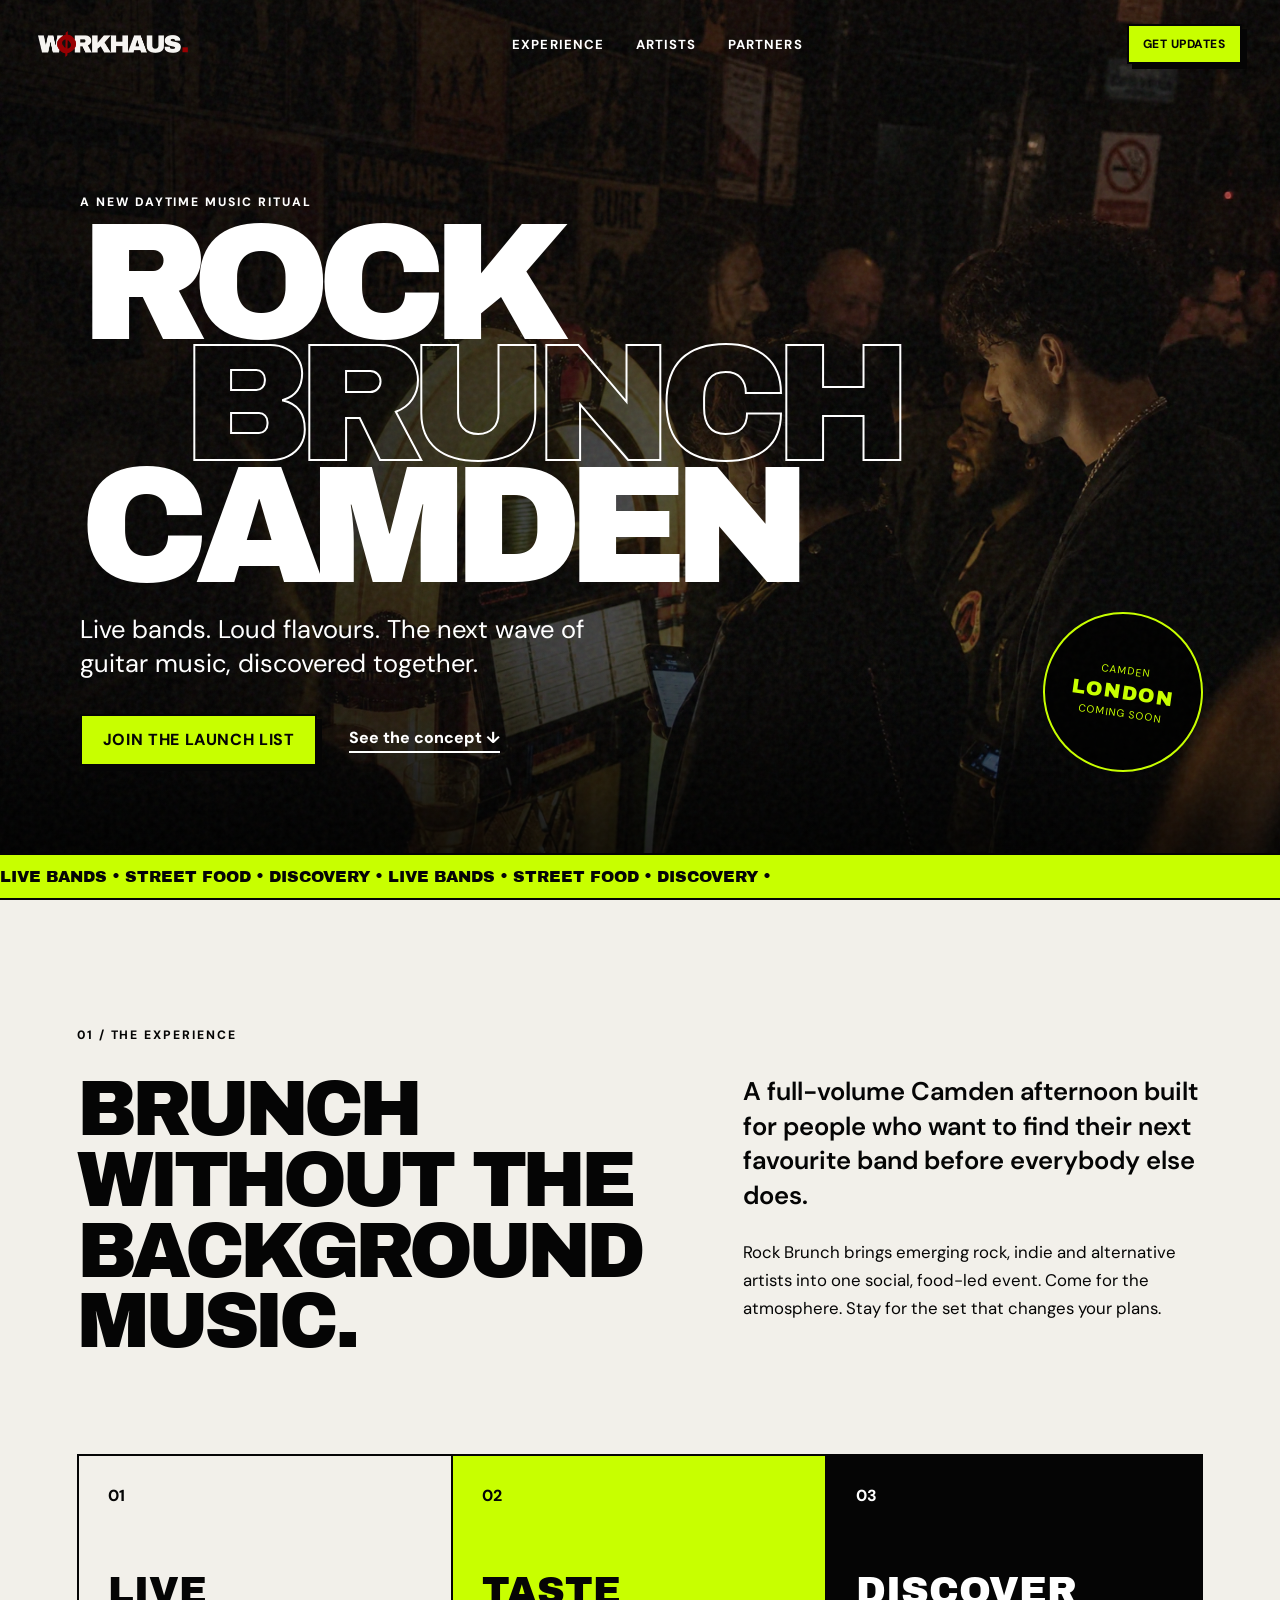
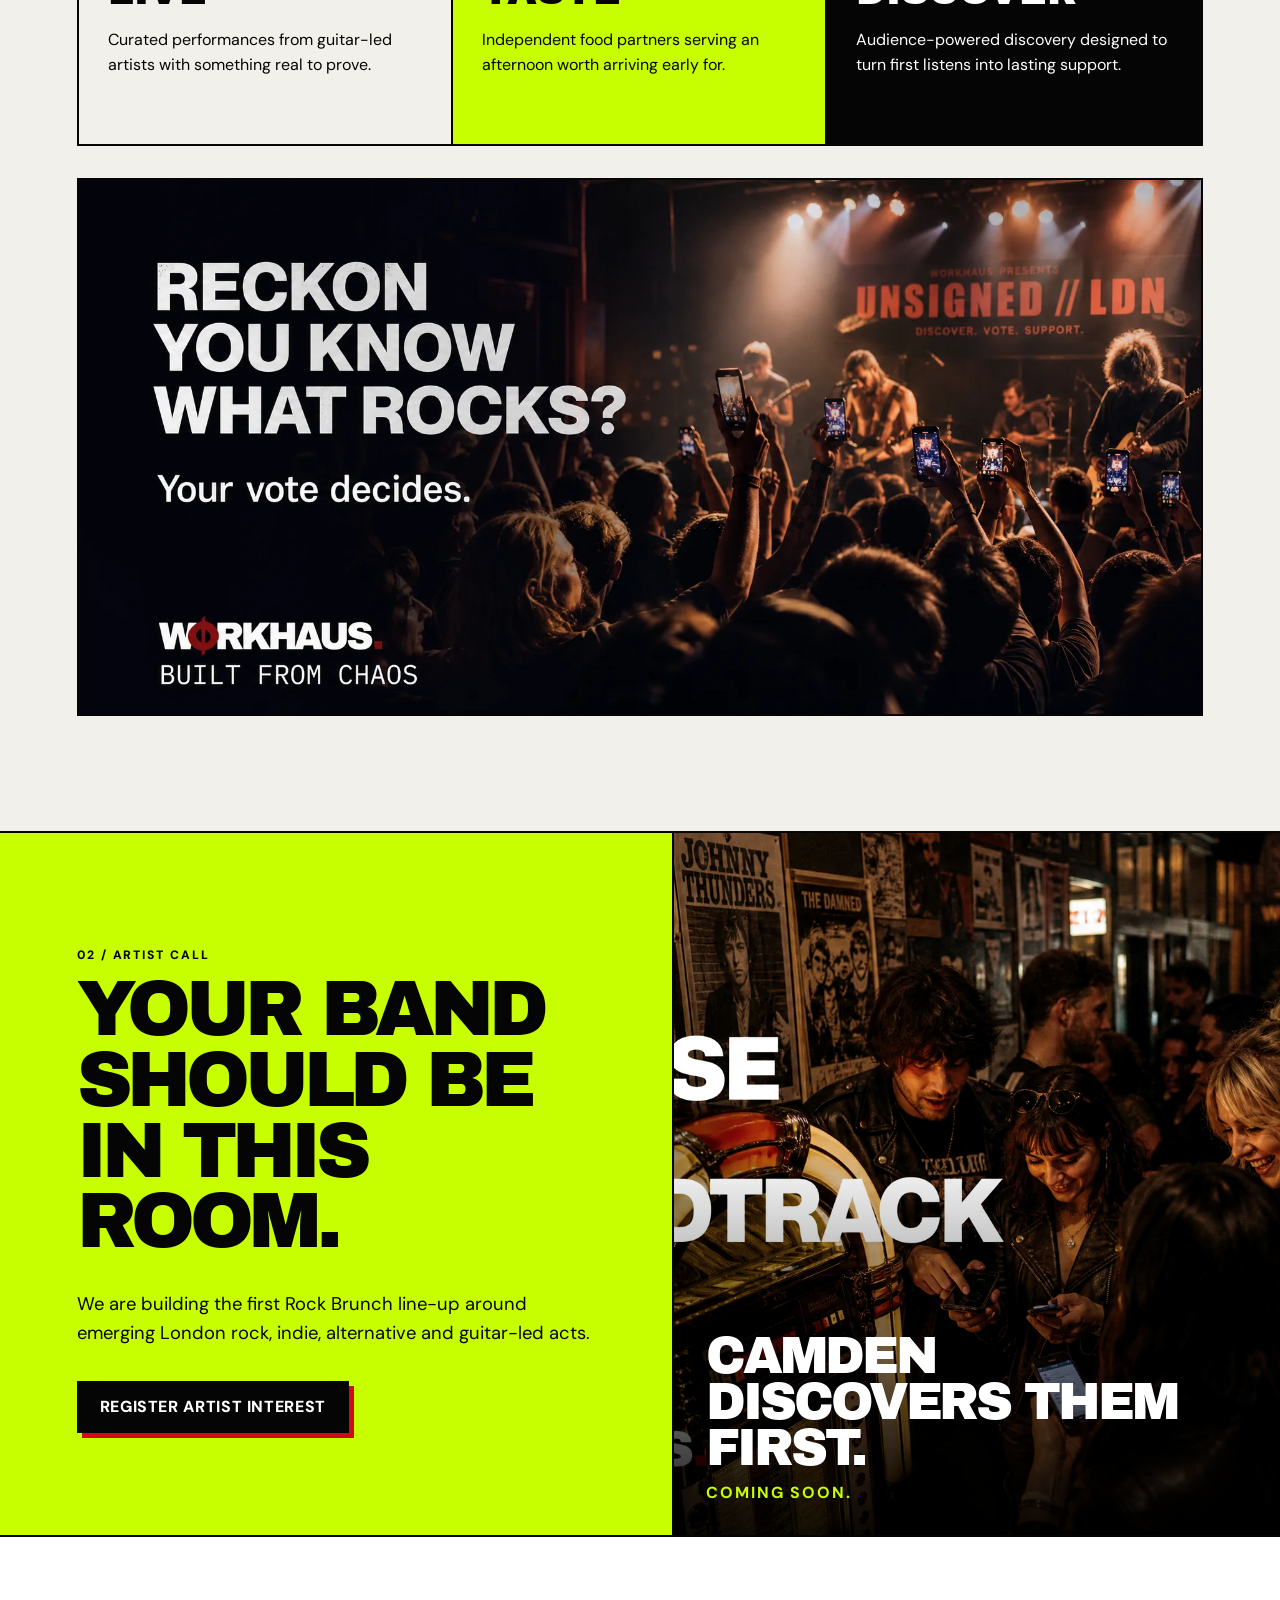
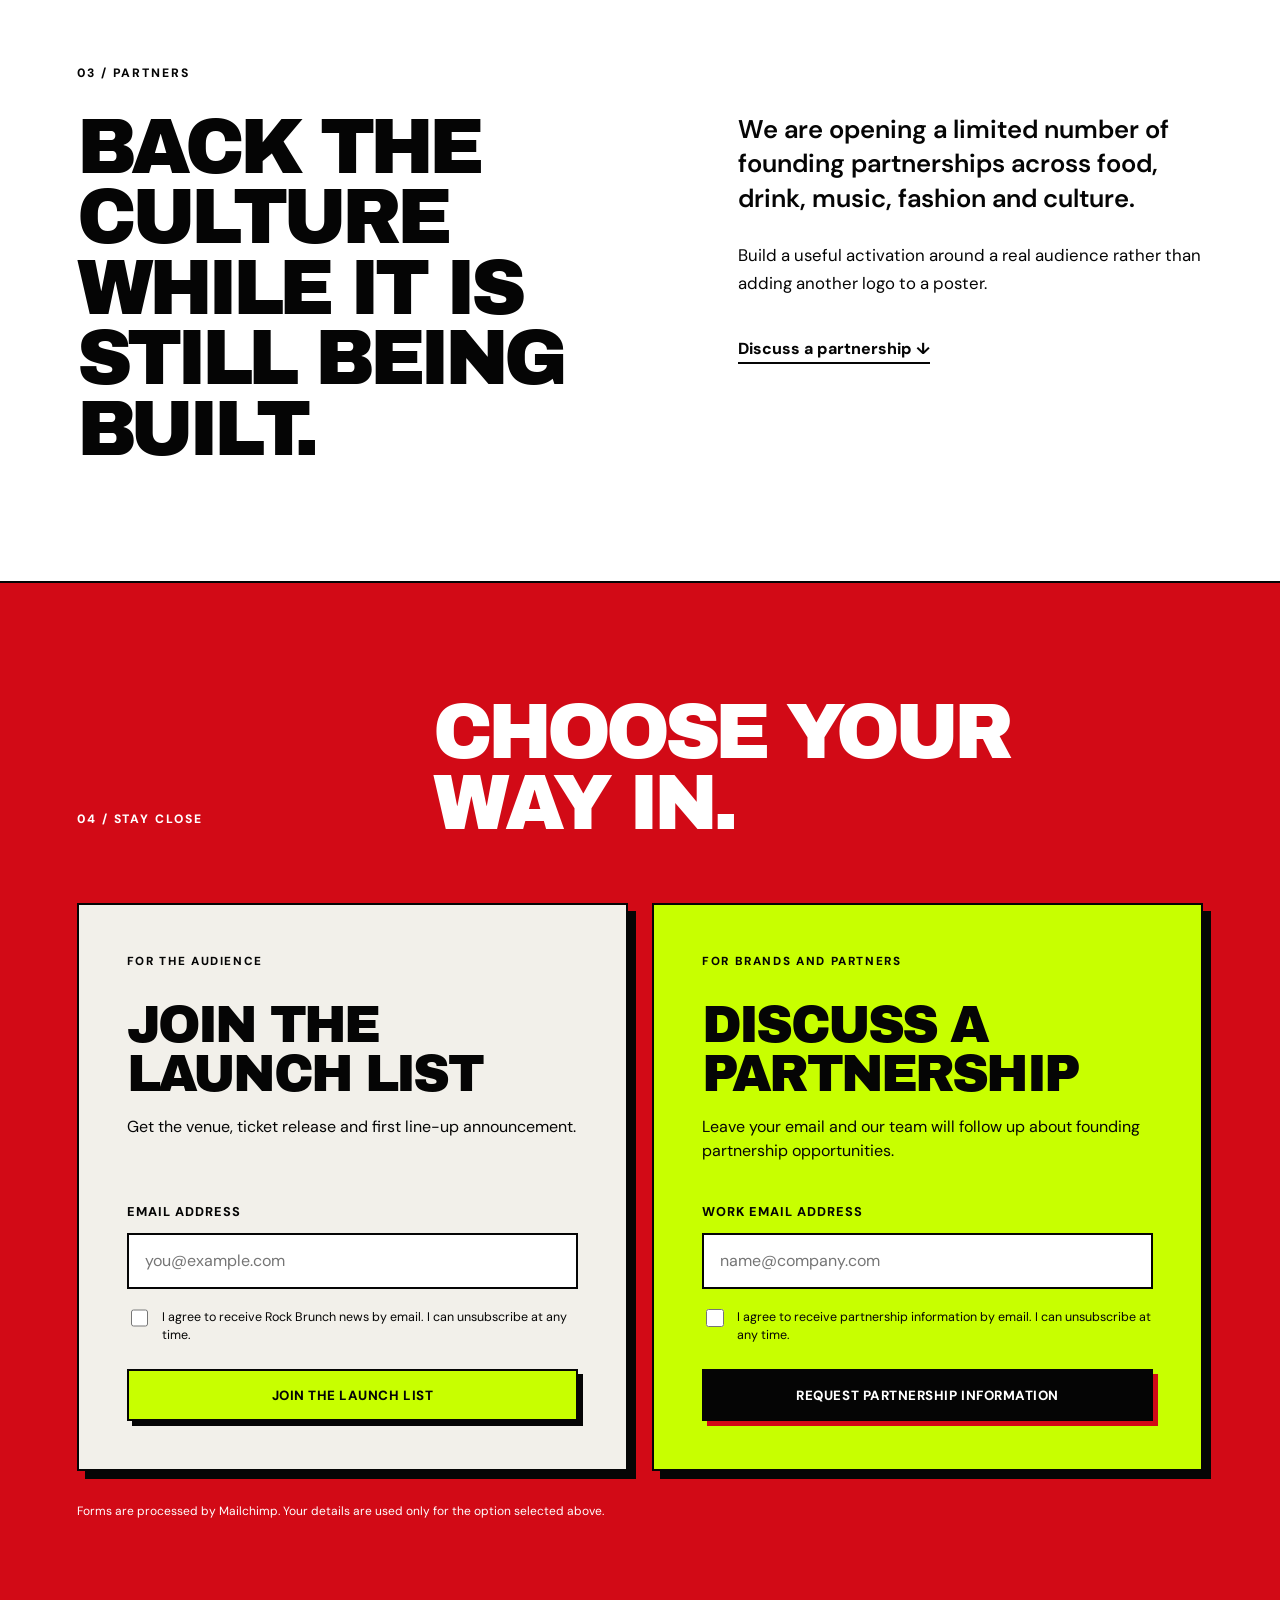
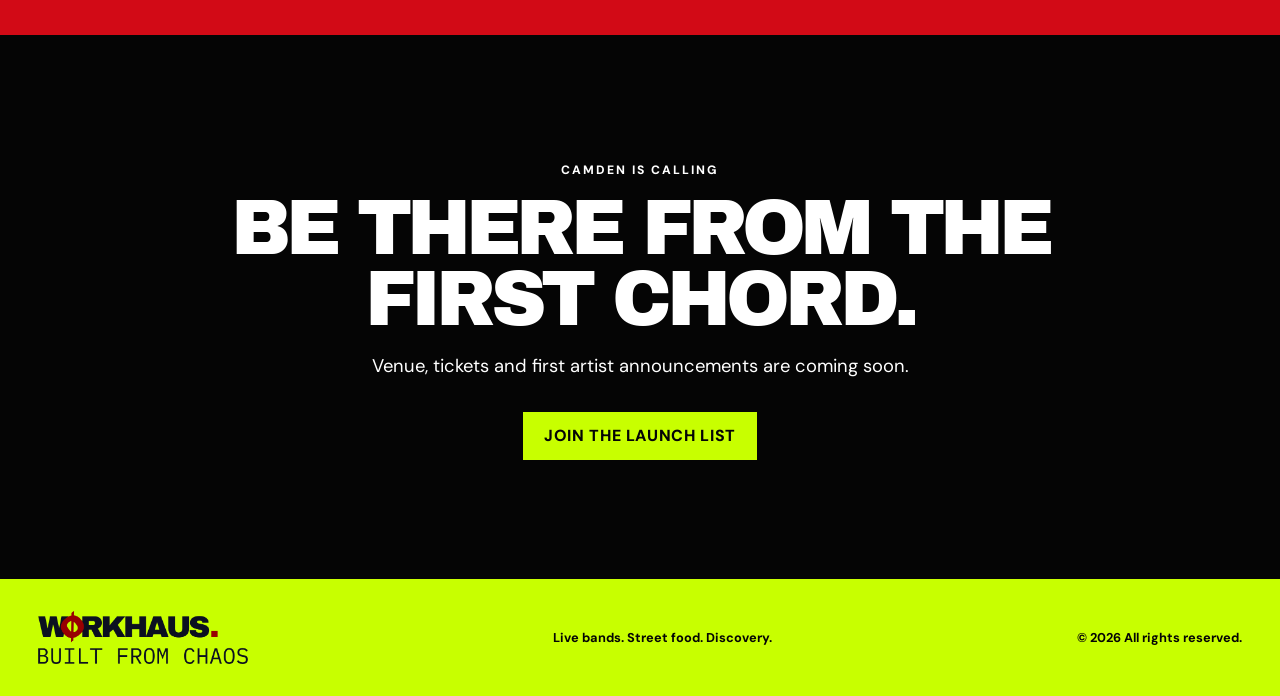
==== index.html @ fe167ab5 "Restore original crowd banner" ====
<!doctype html>
<html lang="en-GB">
<head>
  <meta charset="utf-8">
  <meta name="viewport" content="width=device-width, initial-scale=1">
  <meta name="description" content="Rock Brunch Camden — live bands, food and discovery from WORKHAUS.">
  <meta name="theme-color" content="#050505">
  <title>Rock Brunch Camden — WORKHAUS</title>
  <link rel="preconnect" href="https://fonts.googleapis.com">
  <link rel="preconnect" href="https://fonts.gstatic.com" crossorigin>
  <link href="https://fonts.googleapis.com/css2?family=Archivo+Black&family=DM+Sans:wght@400;500;600;700&display=swap" rel="stylesheet">
  <link rel="stylesheet" href="styles.css">
</head>
<body>
  <a class="skip-link" href="#main">Skip to content</a>
  <header class="site-header">
    <a class="brand" href="#top" aria-label="WORKHAUS home"><img src="assets/logo-white-web.png" alt="WORKHAUS"></a>
    <nav aria-label="Primary navigation">
      <a href="#experience">Experience</a>
      <a href="#artists">Artists</a>
      <a href="#partners">Partners</a>
    </nav>
    <a class="button button-small" href="#launch-form">Get updates</a>
  </header>

  <main id="main">
    <section class="hero" id="top">
      <div class="hero-noise" aria-hidden="true"></div>
      <div class="hero-copy">
        <p class="eyebrow">A new daytime music ritual</p>
        <h1><span>Rock</span><span class="outline">Brunch</span><span>Camden</span></h1>
        <p class="hero-intro">Live bands. Loud flavours. The next wave of guitar music, discovered together.</p>
        <div class="hero-actions">
          <a class="button" href="#launch-form">Join the launch list</a>
          <a class="text-link" href="#experience">See the concept <span aria-hidden="true">↓</span></a>
        </div>
      </div>
      <div class="hero-stamp" aria-label="Camden, London. Coming soon.">
        <span>Camden</span><strong>London</strong><span>Coming soon</span>
      </div>
      <div class="ticker" aria-hidden="true">
        <div>LIVE BANDS • STREET FOOD • DISCOVERY • LIVE BANDS • STREET FOOD • DISCOVERY •</div>
      </div>
    </section>

    <section class="manifesto section" id="experience">
      <p class="section-number">01 / The experience</p>
      <div class="manifesto-grid">
        <h2>Brunch without the background music.</h2>
        <div>
          <p class="lead">A full-volume Camden afternoon built for people who want to find their next favourite band before everybody else does.</p>
          <p>Rock Brunch brings emerging rock, indie and alternative artists into one social, food-led event. Come for the atmosphere. Stay for the set that changes your plans.</p>
        </div>
      </div>
      <div class="feature-grid">
        <article><span>01</span><h3>Live</h3><p>Curated performances from guitar-led artists with something real to prove.</p></article>
        <article><span>02</span><h3>Taste</h3><p>Independent food partners serving an afternoon worth arriving early for.</p></article>
        <article><span>03</span><h3>Discover</h3><p>Audience-powered discovery designed to turn first listens into lasting support.</p></article>
      </div>
      <figure class="visual-break">
        <img src="assets/crowd.webp" alt="A live rock crowd watching a band on stage">
      </figure>
    </section>

    <section class="artist-call section" id="artists">
      <div class="artist-panel">
        <p class="section-number">02 / Artist call</p>
        <h2>Your band should be in this room.</h2>
        <p>We are building the first Rock Brunch line-up around emerging London rock, indie, alternative and guitar-led acts.</p>
        <a class="button button-dark" href="mailto:artists@workhaus.co?subject=Rock%20Brunch%20Camden%20artist%20application">Register artist interest</a>
      </div>
      <figure class="artist-image">
        <img src="assets/soundtrack.webp" alt="Music fans choosing songs together around a jukebox">
        <figcaption><span>Camden discovers them first.</span><strong>Coming soon.</strong></figcaption>
      </figure>
    </section>

    <section class="partners section" id="partners">
      <p class="section-number">03 / Partners</p>
      <div class="partners-grid">
        <h2>Back the culture while it is still being built.</h2>
        <div>
          <p class="lead">We are opening a limited number of founding partnerships across food, drink, music, fashion and culture.</p>
          <p>Build a useful activation around a real audience rather than adding another logo to a poster.</p>
          <a class="text-link text-link-dark" href="#partner-form">Discuss a partnership <span aria-hidden="true">↓</span></a>
        </div>
      </div>
    </section>

    <section class="signup-section section" aria-labelledby="signup-heading">
      <div class="signup-intro">
        <p class="section-number">04 / Stay close</p>
        <h2 id="signup-heading">Choose your way in.</h2>
      </div>
      <div class="form-grid">
        <article class="signup-card" id="launch-form">
          <p class="form-label">For the audience</p>
          <h3>Join the launch list</h3>
          <p>Get the venue, ticket release and first line-up announcement.</p>
          <form action="https://thefoxandthehedgehog.us6.list-manage.com/subscribe/post?u=e5853b4c6eafd3d8901e6cc76&amp;id=a50d58c55d&amp;f_id=00f6c1e0f0" method="post" target="_blank">
            <label for="launch-email">Email address</label>
            <input id="launch-email" name="EMAIL" type="email" autocomplete="email" required placeholder="you@example.com">
            <label class="consent"><input name="gdpr[16932]" type="checkbox" value="Y" required> <span>I agree to receive Rock Brunch news by email. I can unsubscribe at any time.</span></label>
            <input type="hidden" name="tags" value="1875660">
            <div class="honeypot" aria-hidden="true"><input type="text" name="b_e5853b4c6eafd3d8901e6cc76_a50d58c55d" tabindex="-1" value=""></div>
            <button class="button" type="submit" name="subscribe">Join the launch list</button>
          </form>
        </article>

        <article class="signup-card partner-card" id="partner-form">
          <p class="form-label">For brands and partners</p>
          <h3>Discuss a partnership</h3>
          <p>Leave your email and our team will follow up about founding partnership opportunities.</p>
          <form action="https://thefoxandthehedgehog.us6.list-manage.com/subscribe/post?u=e5853b4c6eafd3d8901e6cc76&amp;id=a50d58c55d&amp;f_id=00f5c1e0f0" method="post" target="_blank">
            <label for="partner-email">Work email address</label>
            <input id="partner-email" name="EMAIL" type="email" autocomplete="email" required placeholder="name@company.com">
            <label class="consent"><input name="gdpr[16932]" type="checkbox" value="Y" required> <span>I agree to receive partnership information by email. I can unsubscribe at any time.</span></label>
            <input type="hidden" name="tags" value="1875661">
            <div class="honeypot" aria-hidden="true"><input type="text" name="b_e5853b4c6eafd3d8901e6cc76_a50d58c55d" tabindex="-1" value=""></div>
            <button class="button button-dark" type="submit" name="subscribe">Request partnership information</button>
          </form>
        </article>
      </div>
      <p class="privacy-note">Forms are processed by Mailchimp. Your details are used only for the option selected above.</p>
    </section>

    <section class="final-cta section">
      <p class="eyebrow">Camden is calling</p>
      <h2>Be there from the first chord.</h2>
      <p>Venue, tickets and first artist announcements are coming soon.</p>
      <a class="button" href="#launch-form">Join the launch list</a>
    </section>
  </main>

  <footer>
    <a class="brand footer-brand" href="#top"><img src="assets/logo-black-tagline-web.png" alt="WORKHAUS — Built from chaos"></a>
    <p>Live bands. Street food. Discovery.</p>
    <p>© <span id="year">2026</span> All rights reserved.</p>
  </footer>
  <script src="script.js"></script>
</body>
</html>
---- styles.css ----
:root {
  --ink: #050505;
  --paper: #f2f0ea;
  --acid: #c8ff00;
  --red: #d20a16;
  --line: rgba(5, 5, 5, .22);
}

* { box-sizing: border-box; }
html { scroll-behavior: smooth; }
body { margin: 0; background: var(--paper); color: var(--ink); font-family: "DM Sans", sans-serif; }
a { color: inherit; }
.skip-link { position: fixed; left: 1rem; top: -5rem; z-index: 20; background: white; padding: .75rem 1rem; }
.skip-link:focus { top: 1rem; }
.site-header { position: absolute; z-index: 10; width: 100%; display: flex; align-items: center; justify-content: space-between; gap: 2rem; padding: 1.5rem 3vw; color: white; }
.brand { display: block; width: 150px; text-decoration: none; }
.brand img { display: block; width: 100%; height: auto; }
nav { display: flex; gap: 2rem; }
nav a { font-size: .82rem; font-weight: 700; text-decoration: none; text-transform: uppercase; letter-spacing: .08em; }
.button { display: inline-flex; align-items: center; justify-content: center; min-height: 3.25rem; padding: .8rem 1.3rem; border: 2px solid var(--ink); background: var(--acid); color: var(--ink); font-weight: 800; text-decoration: none; text-transform: uppercase; letter-spacing: .04em; box-shadow: 5px 5px 0 var(--ink); transition: transform .18s, box-shadow .18s; }
.button:hover, .button:focus-visible { transform: translate(3px, 3px); box-shadow: 2px 2px 0 var(--ink); }
.button-small { min-height: 2.5rem; padding: .55rem .9rem; font-size: .75rem; }

.hero { min-height: 100svh; position: relative; overflow: hidden; display: grid; place-items: center; padding: 8rem 5vw 5rem; background: var(--ink) url("assets/jukebox.webp") center/cover no-repeat; color: white; }
.hero::before { content: ""; position: absolute; inset: 0; background: linear-gradient(90deg, rgba(0,0,0,.94) 0%, rgba(0,0,0,.72) 48%, rgba(0,0,0,.2) 100%); }
.hero::after { content: ""; position: absolute; inset: auto 0 0; height: 28%; background: linear-gradient(transparent, rgba(0,0,0,.72)); }
.hero-noise { position: absolute; inset: 0; opacity: .12; background-image: url("data:image/svg+xml,%3Csvg viewBox='0 0 180 180' xmlns='http://www.w3.org/2000/svg'%3E%3Cfilter id='n'%3E%3CfeTurbulence type='fractalNoise' baseFrequency='.8' numOctaves='4' stitchTiles='stitch'/%3E%3C/filter%3E%3Crect width='100%25' height='100%25' filter='url(%23n)' opacity='.8'/%3E%3C/svg%3E"); }
.hero-copy { position: relative; z-index: 2; width: min(1120px, 100%); }
.eyebrow, .section-number { text-transform: uppercase; font-size: .76rem; font-weight: 800; letter-spacing: .16em; }
h1 { margin: .6rem 0 1.4rem; font: clamp(4.2rem, 13vw, 10.5rem)/.73 "Archivo Black", sans-serif; letter-spacing: -.085em; text-transform: uppercase; }
h1 span { display: block; }
h1 .outline { color: transparent; -webkit-text-stroke: 2px white; transform: translateX(8vw); }
.hero-intro { max-width: 35rem; font-size: clamp(1.2rem, 2vw, 1.6rem); line-height: 1.35; }
.hero-actions { display: flex; align-items: center; gap: 2rem; margin-top: 2rem; }
.text-link { font-weight: 800; text-decoration: none; border-bottom: 2px solid currentColor; padding-bottom: .2rem; }
.hero-stamp { position: absolute; z-index: 3; right: 6vw; bottom: 8rem; width: 10rem; aspect-ratio: 1; border: 2px solid var(--acid); border-radius: 50%; display: flex; flex-direction: column; align-items: center; justify-content: center; text-align: center; text-transform: uppercase; transform: rotate(8deg); font-size: .65rem; letter-spacing: .1em; color: var(--acid); background: rgba(0,0,0,.72); }
.hero-stamp strong { font: 1.25rem "Archivo Black"; margin: .25rem; }
.ticker { position: absolute; z-index: 3; bottom: 0; width: 100%; overflow: hidden; background: var(--acid); color: var(--ink); border-block: 2px solid var(--ink); white-space: nowrap; }
.ticker div { width: max-content; padding: .8rem 0; font: 1rem "Archivo Black"; animation: ticker 18s linear infinite; }
@keyframes ticker { to { transform: translateX(-50%); } }

.section { padding: clamp(5rem, 9vw, 9rem) 6vw; }
.manifesto-grid, .partners-grid { display: grid; grid-template-columns: 1.2fr 1fr; gap: 8vw; align-items: start; margin-top: 2rem; }
h2 { margin: 0; font: clamp(2.8rem, 6vw, 6.5rem)/.92 "Archivo Black", sans-serif; letter-spacing: -.065em; text-transform: uppercase; }
.lead { margin-top: 0; font-size: clamp(1.25rem, 2vw, 1.75rem); line-height: 1.35; font-weight: 600; }
.manifesto-grid p:not(.lead), .partners-grid p:not(.lead) { font-size: 1.05rem; line-height: 1.65; }
.feature-grid { display: grid; grid-template-columns: repeat(3, 1fr); gap: 0; margin-top: 6rem; border: 2px solid var(--ink); }
.feature-grid article { min-height: 18rem; padding: 1.8rem; border-right: 2px solid var(--ink); }
.feature-grid article:nth-child(2) { background: var(--acid); }
.feature-grid article:nth-child(3) { background: var(--ink); color: white; }
.feature-grid article:last-child { border: 0; }
.feature-grid span { font-weight: 800; }
.feature-grid h3 { margin: 4rem 0 .75rem; font: 2.4rem "Archivo Black"; text-transform: uppercase; }
.feature-grid p { line-height: 1.55; }
.visual-break { margin: 2rem 0 0; height: clamp(18rem, 42vw, 36rem); overflow: hidden; border: 2px solid var(--ink); }
.visual-break img { width: 100%; height: 100%; object-fit: cover; }

.artist-call { display: grid; grid-template-columns: 1.05fr .95fr; padding: 0; background: var(--acid); border-block: 2px solid var(--ink); }
.artist-panel { padding: clamp(4rem, 8vw, 8rem) 6vw; }
.artist-panel p:not(.section-number) { max-width: 40rem; font-size: 1.15rem; line-height: 1.6; margin: 2rem 0; }
.button-dark { background: var(--ink); color: white; box-shadow: 5px 5px 0 var(--red); }
.artist-image { position: relative; min-height: 35rem; margin: 0; overflow: hidden; border-left: 2px solid var(--ink); background: var(--ink); }
.artist-image img { width: 100%; height: 100%; object-fit: cover; filter: contrast(1.1) saturate(.86); }
.artist-image::after { content: ""; position: absolute; inset: 0; background: linear-gradient(transparent 45%, rgba(0,0,0,.92)); }
.artist-image figcaption { position: absolute; z-index: 1; left: 2rem; right: 2rem; bottom: 2rem; color: white; text-transform: uppercase; }
.artist-image figcaption span, .artist-image figcaption strong { display: block; }
.artist-image figcaption span { font: clamp(2rem, 4vw, 4rem)/.9 "Archivo Black"; letter-spacing: -.06em; }
.artist-image figcaption strong { margin-top: .7rem; color: var(--acid); letter-spacing: .12em; }

.partners { background: white; }
.text-link-dark { display: inline-block; margin-top: 1.5rem; }
.signup-section { background: var(--red); color: white; border-top: 2px solid var(--ink); }
.signup-intro { display: grid; grid-template-columns: .4fr 1fr; gap: 3rem; align-items: end; }
.form-grid { display: grid; grid-template-columns: repeat(2, 1fr); gap: 1.5rem; margin-top: 4rem; }
.signup-card { background: var(--paper); color: var(--ink); border: 2px solid var(--ink); padding: clamp(1.5rem, 4vw, 3rem); box-shadow: 8px 8px 0 var(--ink); scroll-margin-top: 1rem; }
.partner-card { background: var(--acid); }
.form-label { margin: 0 0 2rem; font-size: .73rem; font-weight: 800; letter-spacing: .14em; text-transform: uppercase; }
.signup-card h3 { margin: 0; font: clamp(2rem, 4vw, 3.6rem)/.95 "Archivo Black"; letter-spacing: -.055em; text-transform: uppercase; }
.signup-card > p:not(.form-label) { min-height: 3.5rem; line-height: 1.5; }
.signup-card form { display: grid; gap: .8rem; margin-top: 2rem; }
.signup-card form > label:not(.consent) { font-size: .8rem; font-weight: 800; text-transform: uppercase; letter-spacing: .08em; }
.signup-card input[type="email"] { width: 100%; min-height: 3.5rem; border: 2px solid var(--ink); border-radius: 0; background: white; color: var(--ink); font: 1rem "DM Sans", sans-serif; padding: .8rem 1rem; }
.signup-card input[type="email"]:focus { outline: 3px solid white; outline-offset: 2px; }
.consent { display: flex; align-items: flex-start; gap: .65rem; margin: .4rem 0 .8rem; font-size: .78rem; line-height: 1.45; }
.consent input { width: 1.1rem; height: 1.1rem; flex: 0 0 auto; margin-top: .08rem; accent-color: var(--ink); }
.signup-card .button { border-radius: 0; cursor: pointer; font-family: inherit; }
.honeypot { position: absolute; left: -5000px; }
.privacy-note { margin: 2rem 0 0; font-size: .75rem; }
.final-cta { text-align: center; background: var(--ink); color: white; }
.final-cta h2 { max-width: 900px; margin: 1rem auto; }
.final-cta p:not(.eyebrow) { font-size: 1.15rem; margin-bottom: 2rem; }
footer { display: flex; align-items: center; justify-content: space-between; gap: 2rem; padding: 2rem 3vw; background: var(--acid); border-top: 2px solid var(--ink); font-size: .8rem; font-weight: 700; }
.footer-brand { width: 210px; }

@media (max-width: 760px) {
  .site-header { padding: 1.2rem; }
  nav { display: none; }
  .hero { place-items: start; padding-inline: 1.2rem; }
  h1 { margin-top: 1.2rem; }
  h1 .outline { transform: none; }
  .hero-actions { align-items: flex-start; flex-direction: column; gap: 1.4rem; }
  .hero-stamp { width: 7.5rem; right: 1.2rem; bottom: 5rem; }
  .section { padding-inline: 1.2rem; }
  .manifesto-grid, .partners-grid, .artist-call, .signup-intro, .form-grid { grid-template-columns: 1fr; }
  .artist-image { min-height: 28rem; border-left: 0; border-top: 2px solid var(--ink); }
  .signup-card > p:not(.form-label) { min-height: 0; }
  .feature-grid { grid-template-columns: 1fr; margin-top: 3rem; }
  .feature-grid article { min-height: 0; border-right: 0; border-bottom: 2px solid var(--ink); }
  .feature-grid h3 { margin-top: 2rem; }
  .artist-type { min-height: 20rem; border-left: 0; border-top: 2px solid var(--ink); }
  footer { flex-direction: column; }
}

@media (prefers-reduced-motion: reduce) {
  html { scroll-behavior: auto; }
  .ticker div { animation: none; }
}

/* Branded Mailchimp confirmation destination */
.thanks-page { min-height: 100svh; background: var(--ink); color: white; }
.thanks-header { position: absolute; z-index: 5; inset: 0 0 auto; display: flex; align-items: center; justify-content: space-between; padding: 1.5rem 3vw; text-transform: uppercase; font-size: .72rem; font-weight: 800; letter-spacing: .12em; }
.thanks-main { min-height: calc(100svh - 3.5rem); position: relative; overflow: hidden; display: grid; grid-template-columns: minmax(0, 1.12fr) minmax(0, .88fr); align-items: stretch; }
.thanks-image { min-height: 100%; background: linear-gradient(90deg, transparent 50%, var(--ink) 100%), url("assets/jukebox.webp") center/cover no-repeat; filter: contrast(1.08) saturate(.82); }
.thanks-copy { align-self: center; position: relative; z-index: 2; padding: 8rem 7vw 6rem 2vw; }
.thanks-copy h1 { margin: .8rem 0 1.8rem; font-size: clamp(3.5rem, 6.15vw, 7.5rem); line-height: .78; }
.thanks-copy h1 span { color: var(--acid); -webkit-text-stroke: 0; transform: none; white-space: nowrap; }
.thanks-copy > p:not(.eyebrow) { max-width: 34rem; font-size: 1.05rem; line-height: 1.65; }
.thanks-copy .thanks-lead { margin-bottom: -.4rem; color: var(--acid); font-size: clamp(1.25rem, 2vw, 1.7rem); font-weight: 800; }
.thanks-copy .button { margin-top: 1.25rem; }
.thanks-stamp { position: absolute; z-index: 3; left: 3vw; bottom: 4.5rem; display: grid; grid-template-columns: auto auto; gap: .05rem 1rem; min-width: 13rem; padding: 1rem; background: var(--red); border: 2px solid white; transform: rotate(-2deg); text-transform: uppercase; font-size: .67rem; font-weight: 800; letter-spacing: .08em; }
.thanks-stamp strong { grid-row: 1 / 4; align-self: center; color: var(--acid); font: 3rem "Archivo Black"; }
.thanks-footer { min-height: 3.5rem; display: flex; justify-content: space-between; align-items: center; padding: .8rem 3vw; background: var(--acid); color: var(--ink); border-top: 2px solid white; text-transform: uppercase; font-size: .7rem; font-weight: 800; letter-spacing: .12em; }

@media (max-width: 760px) {
  .thanks-header { padding: 1.2rem; }
  .thanks-header > span { display: none; }
  .thanks-main { grid-template-columns: 1fr; align-content: end; }
  .thanks-image { position: absolute; inset: 0; min-height: 0; background: linear-gradient(0deg, var(--ink) 15%, rgba(5,5,5,.35) 70%, rgba(5,5,5,.55) 100%), url("assets/jukebox.webp") center/cover no-repeat; opacity: .72; }
  .thanks-copy { align-self: end; padding: 10rem 1.2rem 8rem; }
  .thanks-copy h1 { font-size: clamp(4rem, 19vw, 6.5rem); }
  .thanks-copy h1 span { white-space: normal; }
  .thanks-stamp { left: 1.2rem; bottom: 1.5rem; }
  .thanks-footer { padding-inline: 1.2rem; }
  .thanks-footer span:nth-child(1) { display: none; }
}
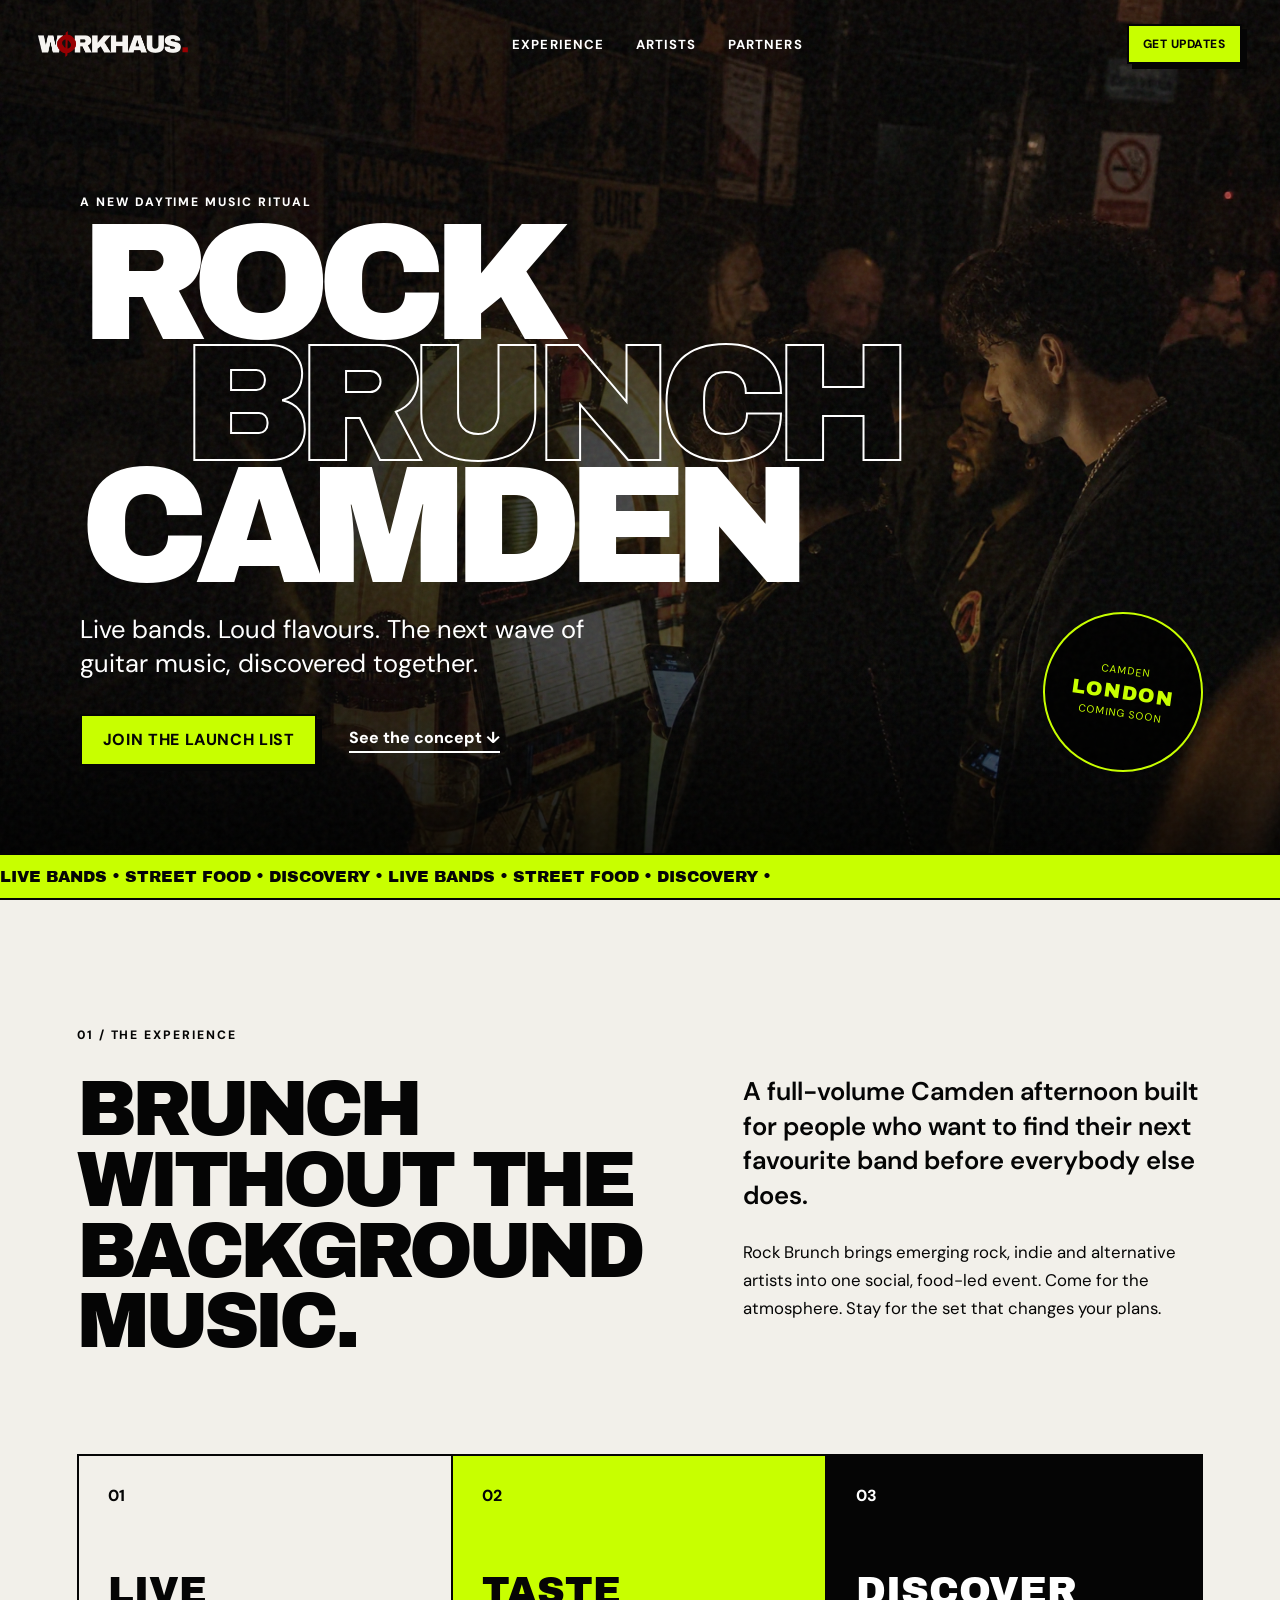
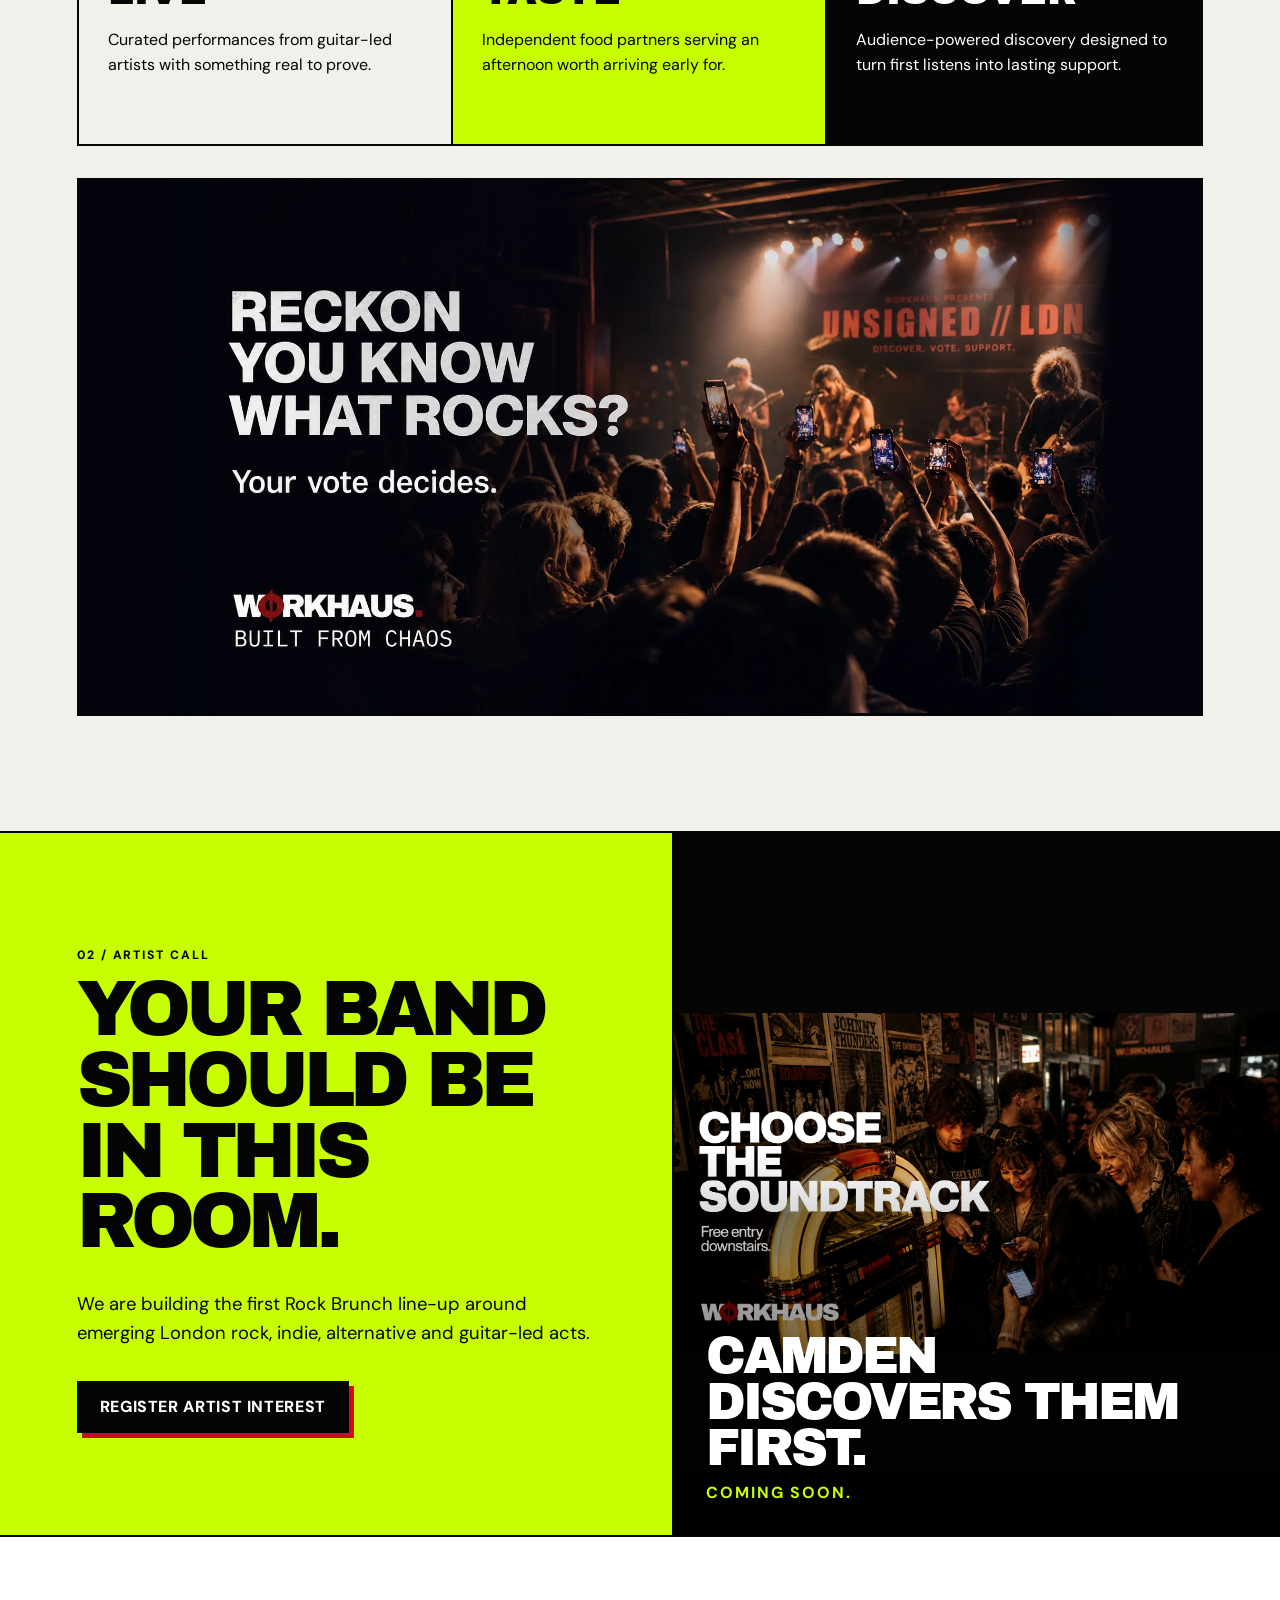
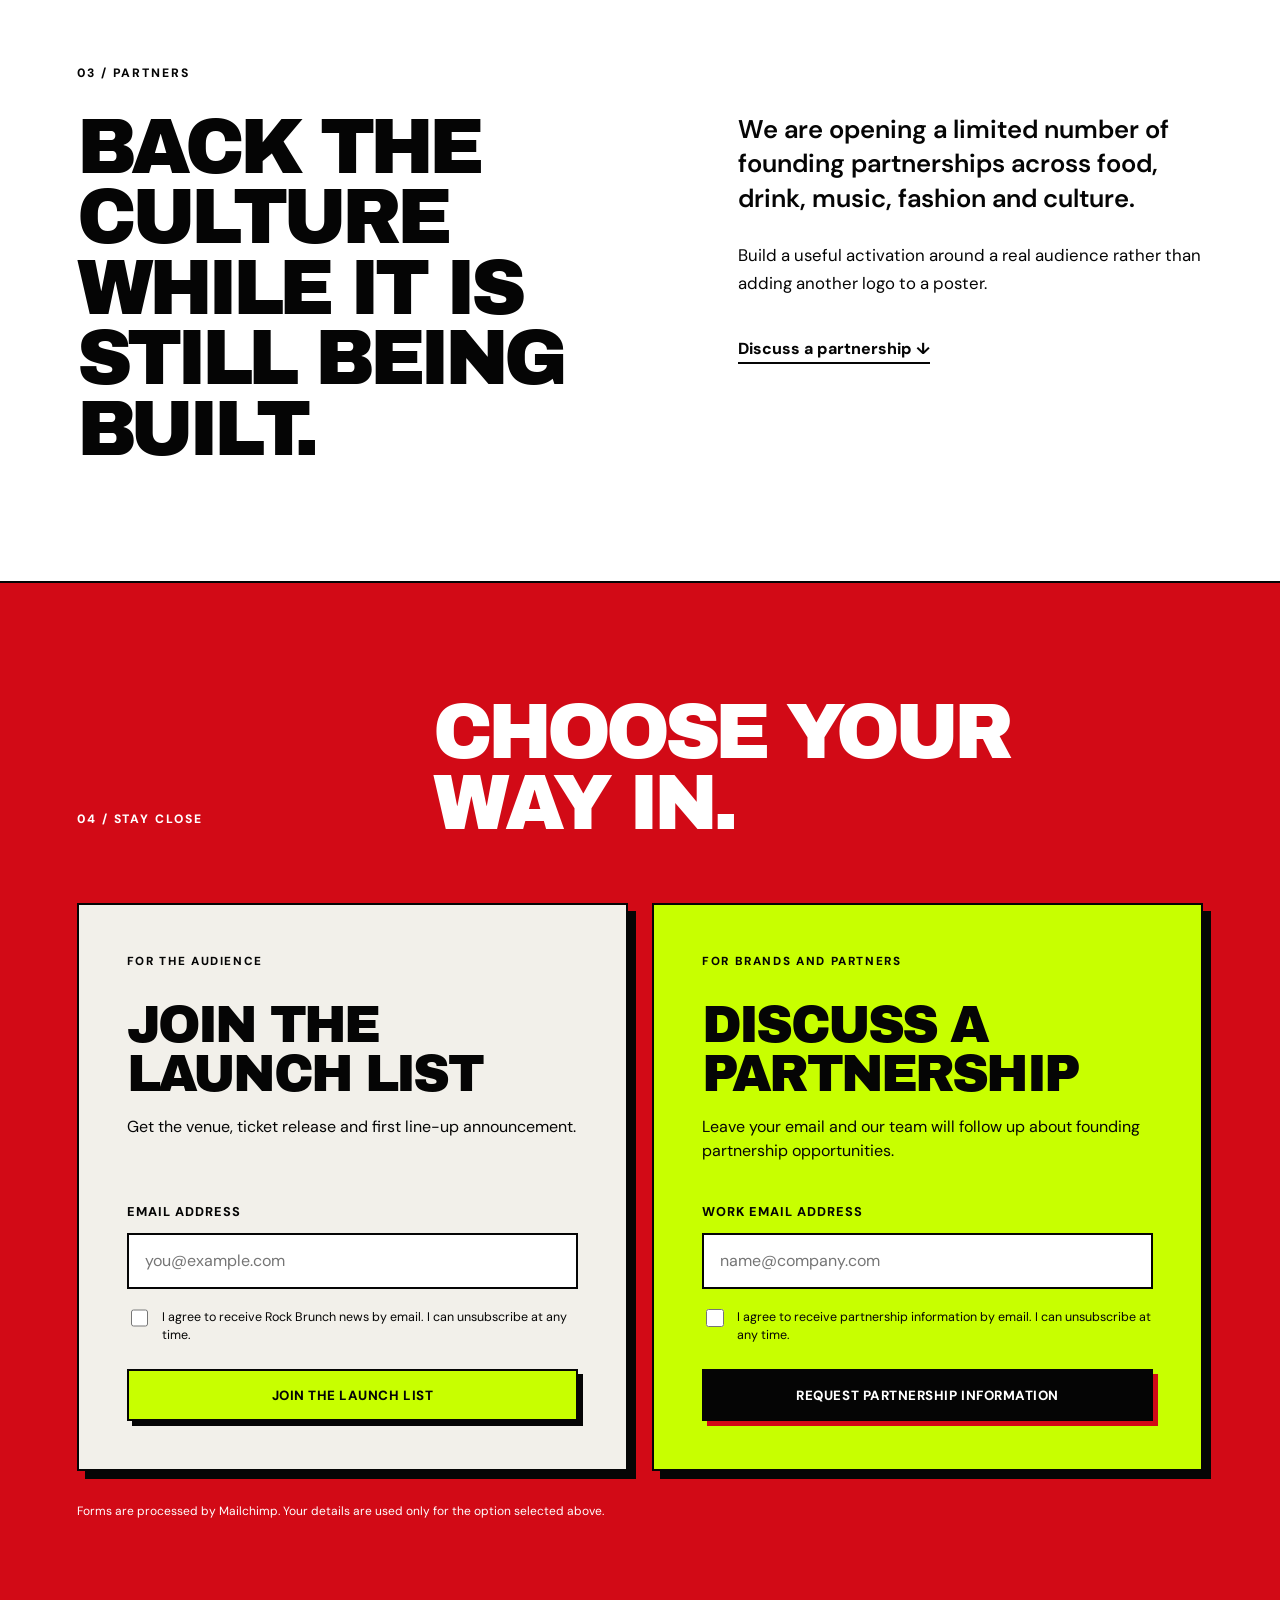
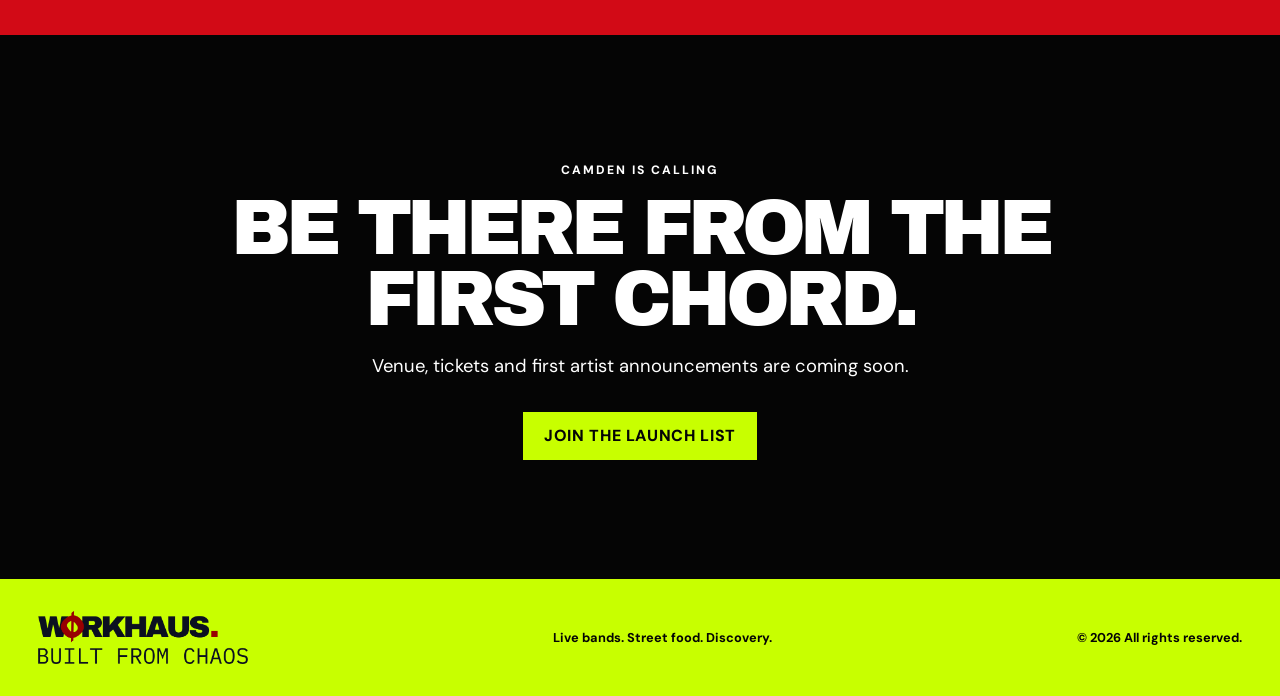
==== commit 325fa76e: "Refresh deployed site stylesheet" ====
--- a/index.html
+++ b/index.html
@@ -9,7 +9,7 @@
   <link rel="preconnect" href="https://fonts.googleapis.com">
   <link rel="preconnect" href="https://fonts.gstatic.com" crossorigin>
   <link href="https://fonts.googleapis.com/css2?family=Archivo+Black&family=DM+Sans:wght@400;500;600;700&display=swap" rel="stylesheet">
-  <link rel="stylesheet" href="styles.css">
+  <link rel="stylesheet" href="styles.css?v=bffad89">
 </head>
 <body>
   <a class="skip-link" href="#main">Skip to content</a>
--- a/styles.css
+++ b/styles.css
@@ -52,15 +52,15 @@
 .feature-grid span { font-weight: 800; }
 .feature-grid h3 { margin: 4rem 0 .75rem; font: 2.4rem "Archivo Black"; text-transform: uppercase; }
 .feature-grid p { line-height: 1.55; }
-.visual-break { margin: 2rem 0 0; height: clamp(18rem, 42vw, 36rem); overflow: hidden; border: 2px solid var(--ink); }
-.visual-break img { width: 100%; height: 100%; object-fit: cover; }
+.visual-break { display: flex; align-items: center; justify-content: center; margin: 2rem 0 0; height: clamp(18rem, 42vw, 36rem); overflow: hidden; border: 2px solid var(--ink); background: #03040c; }
+.visual-break img { display: block; width: auto; height: auto; max-width: 100%; max-height: 100%; object-fit: contain; -webkit-mask-image: linear-gradient(90deg, transparent 0%, #000 6%, #000 94%, transparent 100%); mask-image: linear-gradient(90deg, transparent 0%, #000 6%, #000 94%, transparent 100%); }
 
 .artist-call { display: grid; grid-template-columns: 1.05fr .95fr; padding: 0; background: var(--acid); border-block: 2px solid var(--ink); }
 .artist-panel { padding: clamp(4rem, 8vw, 8rem) 6vw; }
 .artist-panel p:not(.section-number) { max-width: 40rem; font-size: 1.15rem; line-height: 1.6; margin: 2rem 0; }
 .button-dark { background: var(--ink); color: white; box-shadow: 5px 5px 0 var(--red); }
 .artist-image { position: relative; min-height: 35rem; margin: 0; overflow: hidden; border-left: 2px solid var(--ink); background: var(--ink); }
-.artist-image img { width: 100%; height: 100%; object-fit: cover; filter: contrast(1.1) saturate(.86); }
+.artist-image img { display: block; width: 100%; height: 100%; object-fit: contain; filter: contrast(1.1) saturate(.86); }
 .artist-image::after { content: ""; position: absolute; inset: 0; background: linear-gradient(transparent 45%, rgba(0,0,0,.92)); }
 .artist-image figcaption { position: absolute; z-index: 1; left: 2rem; right: 2rem; bottom: 2rem; color: white; text-transform: uppercase; }
 .artist-image figcaption span, .artist-image figcaption strong { display: block; }
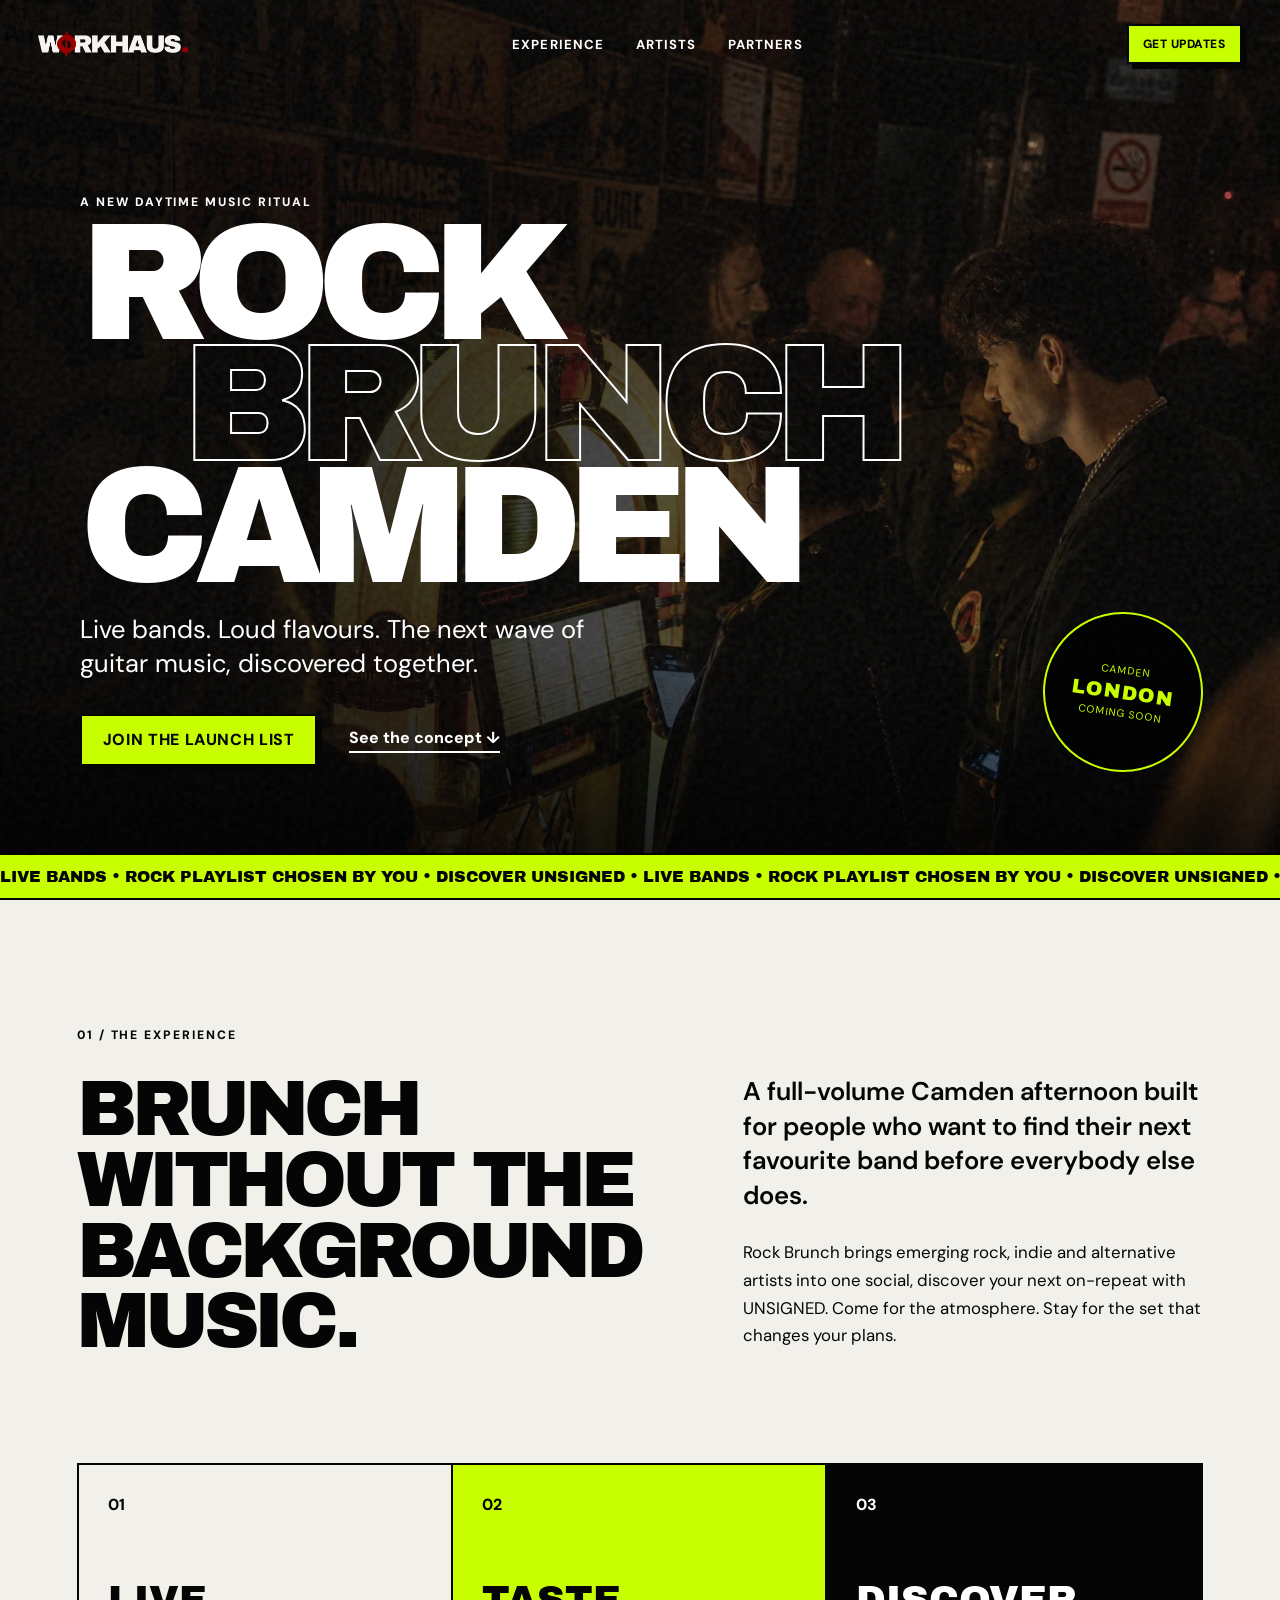
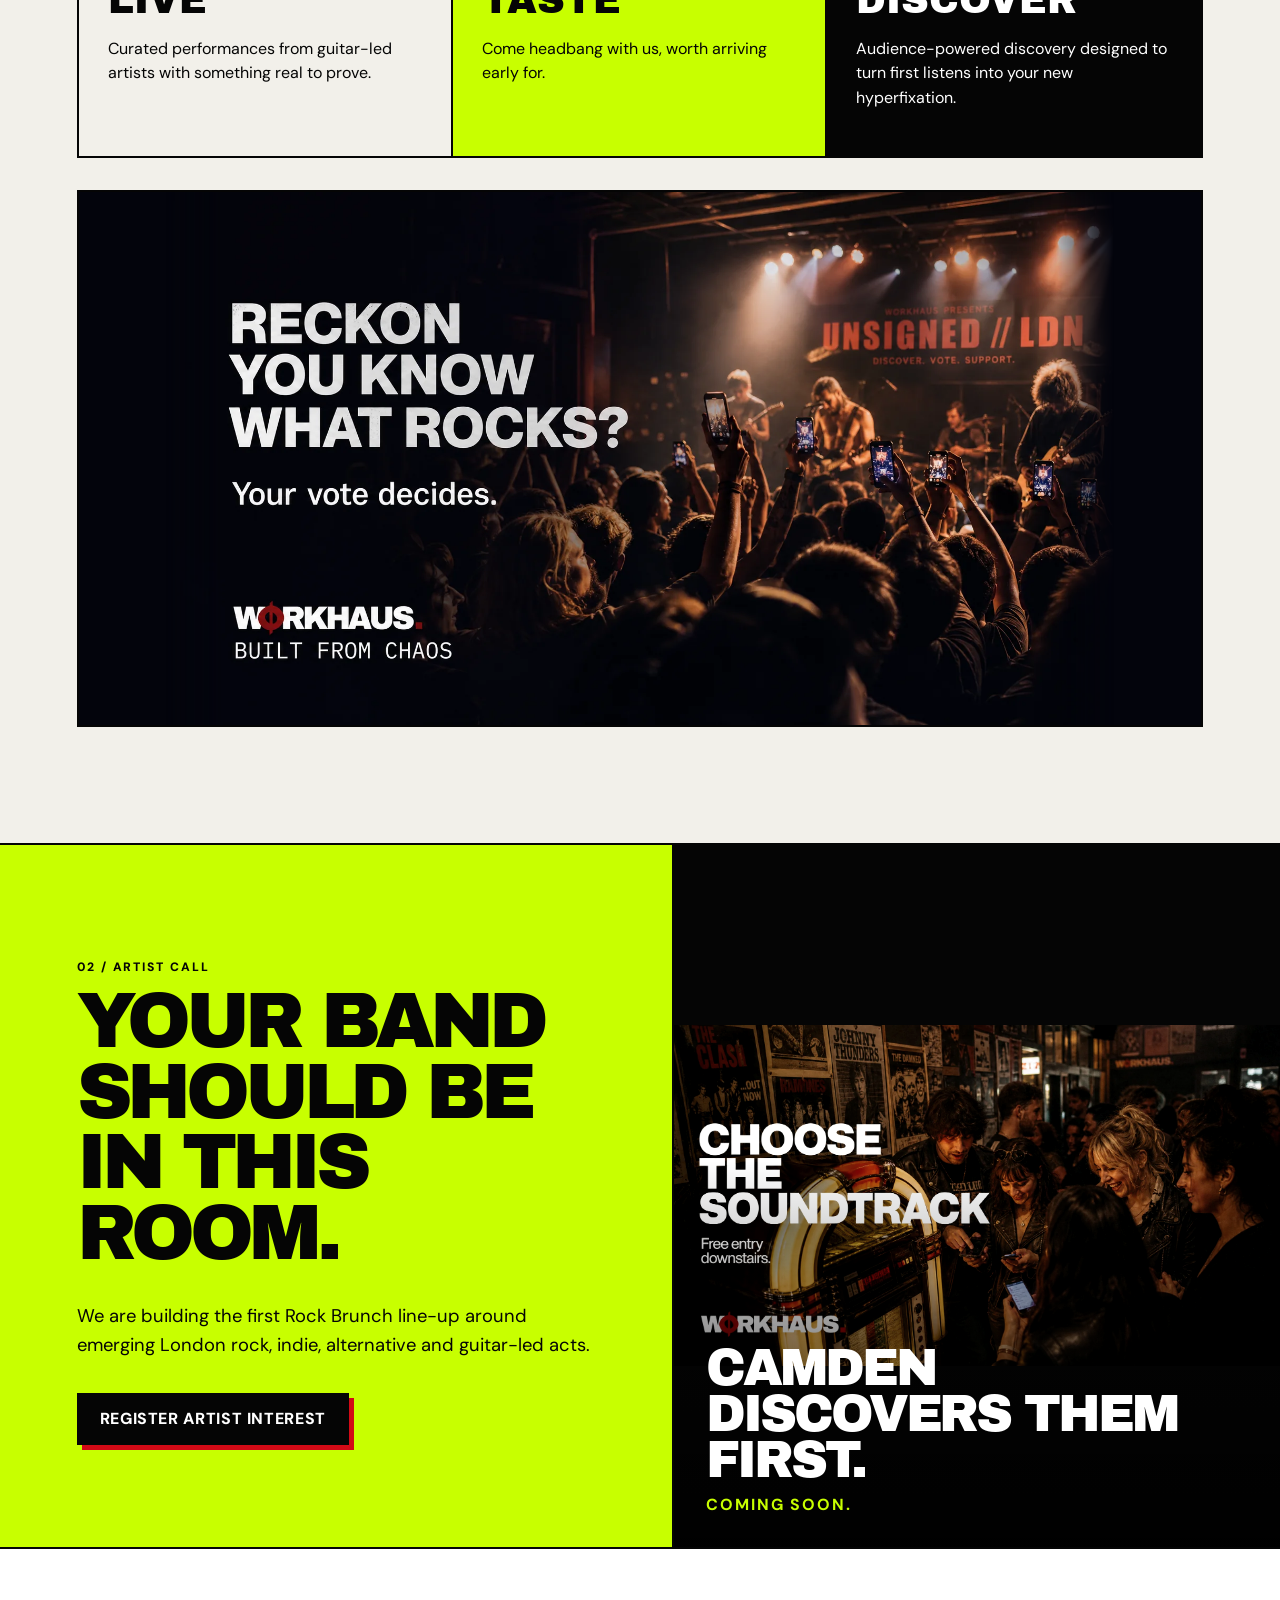
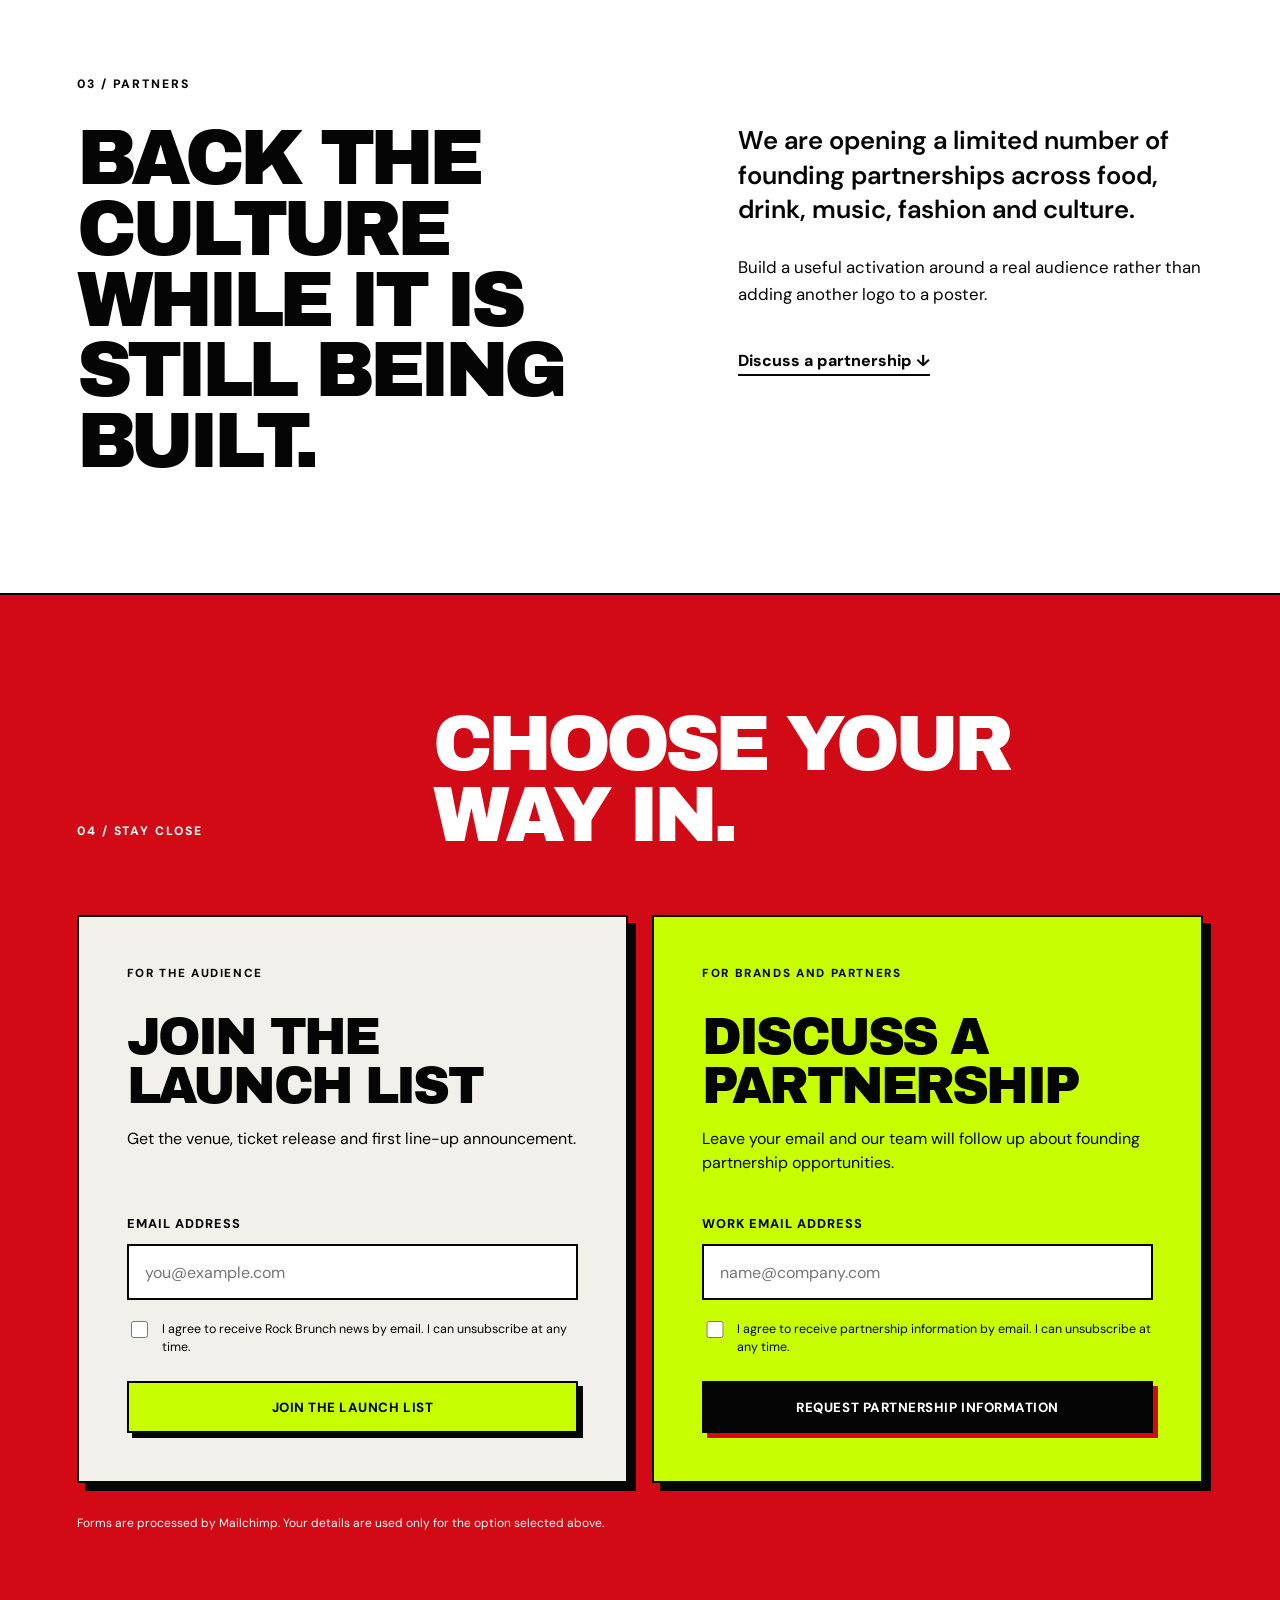
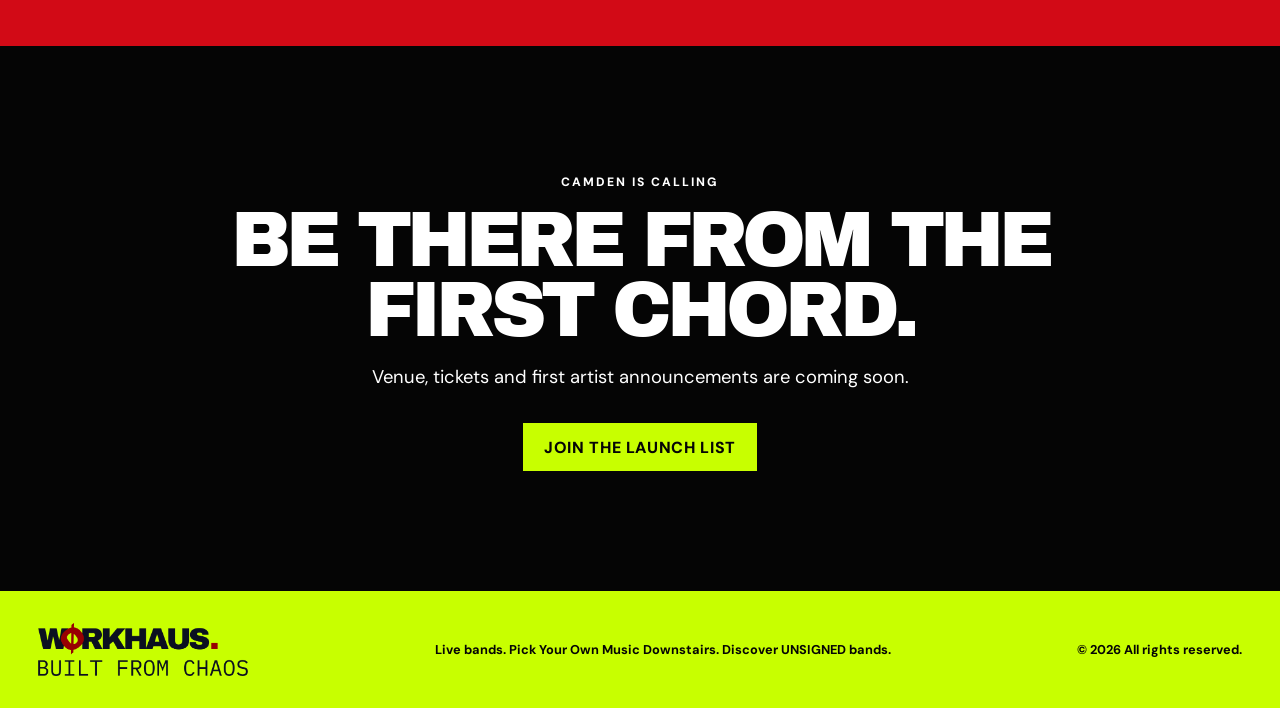
==== commit bae7cb6a: "Update index.html without food advertised" ====
--- a/index.html
+++ b/index.html
@@ -3,7 +3,7 @@
 <head>
   <meta charset="utf-8">
   <meta name="viewport" content="width=device-width, initial-scale=1">
-  <meta name="description" content="Rock Brunch Camden — live bands, food and discovery from WORKHAUS.">
+  <meta name="description" content="Rock Brunch Camden — live bands, play your favourite rock hits and find your UNSIGNED artist">
   <meta name="theme-color" content="#050505">
   <title>Rock Brunch Camden — WORKHAUS</title>
   <link rel="preconnect" href="https://fonts.googleapis.com">
@@ -39,7 +39,7 @@
         <span>Camden</span><strong>London</strong><span>Coming soon</span>
       </div>
       <div class="ticker" aria-hidden="true">
-        <div>LIVE BANDS • STREET FOOD • DISCOVERY • LIVE BANDS • STREET FOOD • DISCOVERY •</div>
+        <div>LIVE BANDS • ROCK PLAYLIST CHOSEN BY YOU • DISCOVER UNSIGNED • LIVE BANDS • ROCK PLAYLIST CHOSEN BY YOU • DISCOVER UNSIGNED •</div>
       </div>
     </section>
 
@@ -49,13 +49,13 @@
         <h2>Brunch without the background music.</h2>
         <div>
           <p class="lead">A full-volume Camden afternoon built for people who want to find their next favourite band before everybody else does.</p>
-          <p>Rock Brunch brings emerging rock, indie and alternative artists into one social, food-led event. Come for the atmosphere. Stay for the set that changes your plans.</p>
+          <p>Rock Brunch brings emerging rock, indie and alternative artists into one social, discover your next on-repeat with UNSIGNED. Come for the atmosphere. Stay for the set that changes your plans.</p>
         </div>
       </div>
       <div class="feature-grid">
         <article><span>01</span><h3>Live</h3><p>Curated performances from guitar-led artists with something real to prove.</p></article>
-        <article><span>02</span><h3>Taste</h3><p>Independent food partners serving an afternoon worth arriving early for.</p></article>
-        <article><span>03</span><h3>Discover</h3><p>Audience-powered discovery designed to turn first listens into lasting support.</p></article>
+        <article><span>02</span><h3>Taste</h3><p>Come headbang with us, worth arriving early for.</p></article>
+        <article><span>03</span><h3>Discover</h3><p>Audience-powered discovery designed to turn first listens into your new hyperfixation.</p></article>
       </div>
       <figure class="visual-break">
         <img src="assets/crowd.webp" alt="A live rock crowd watching a band on stage">
@@ -134,7 +134,7 @@
 
   <footer>
     <a class="brand footer-brand" href="#top"><img src="assets/logo-black-tagline-web.png" alt="WORKHAUS — Built from chaos"></a>
-    <p>Live bands. Street food. Discovery.</p>
+    <p>Live bands. Pick Your Own Music Downstairs. Discover UNSIGNED bands.</p>
     <p>© <span id="year">2026</span> All rights reserved.</p>
   </footer>
   <script src="script.js"></script>
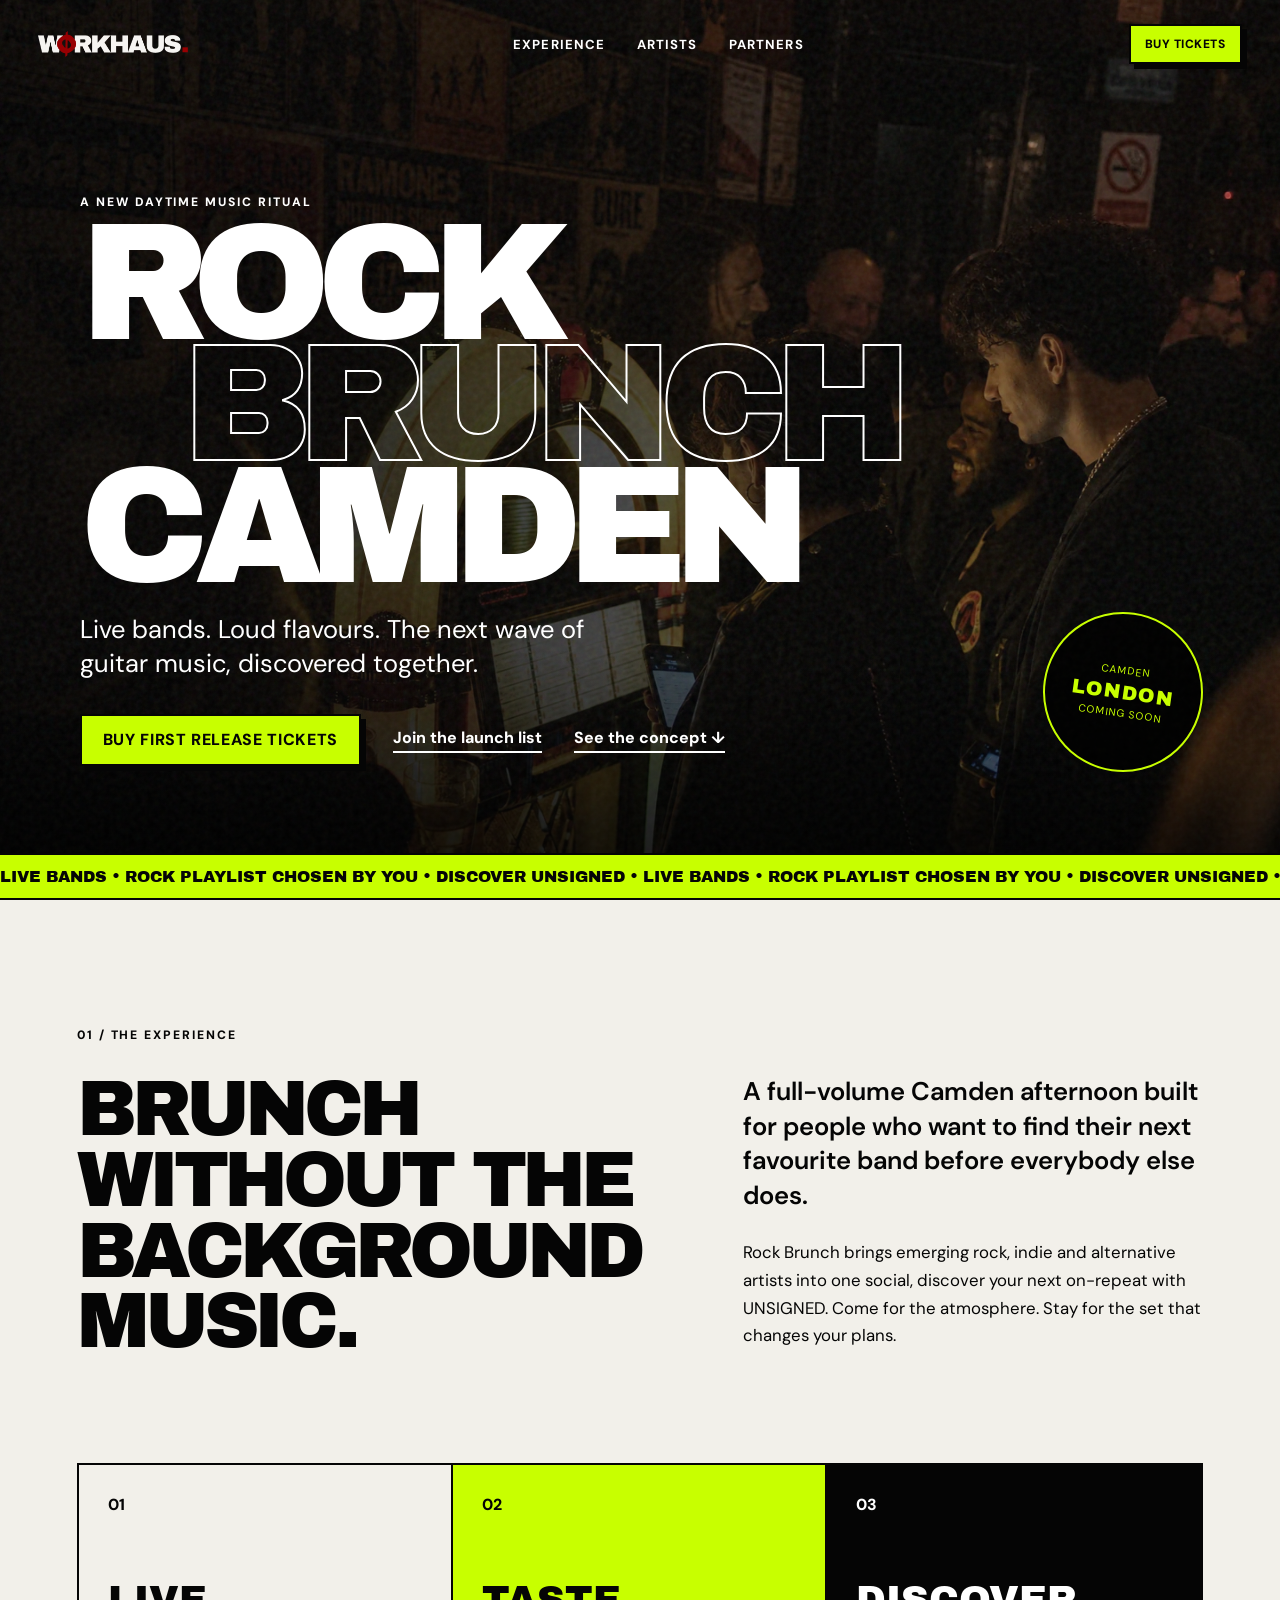
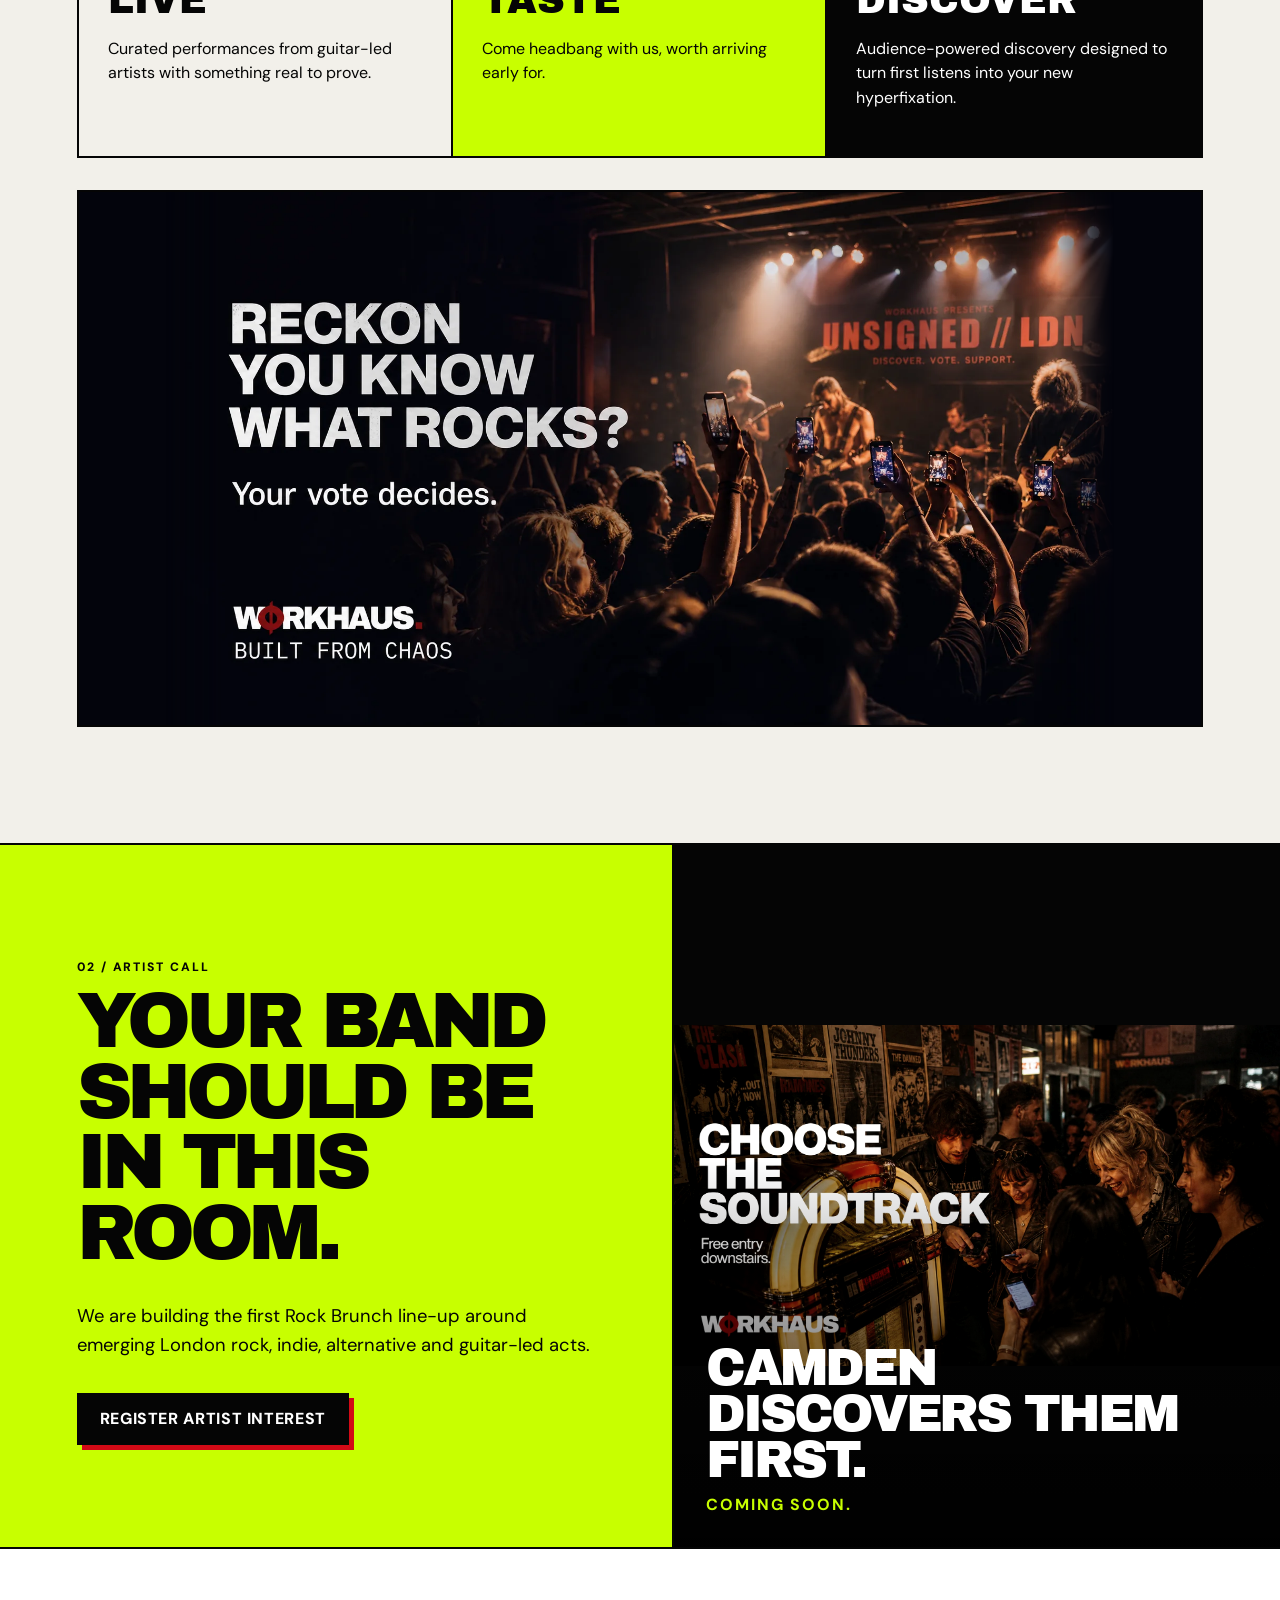
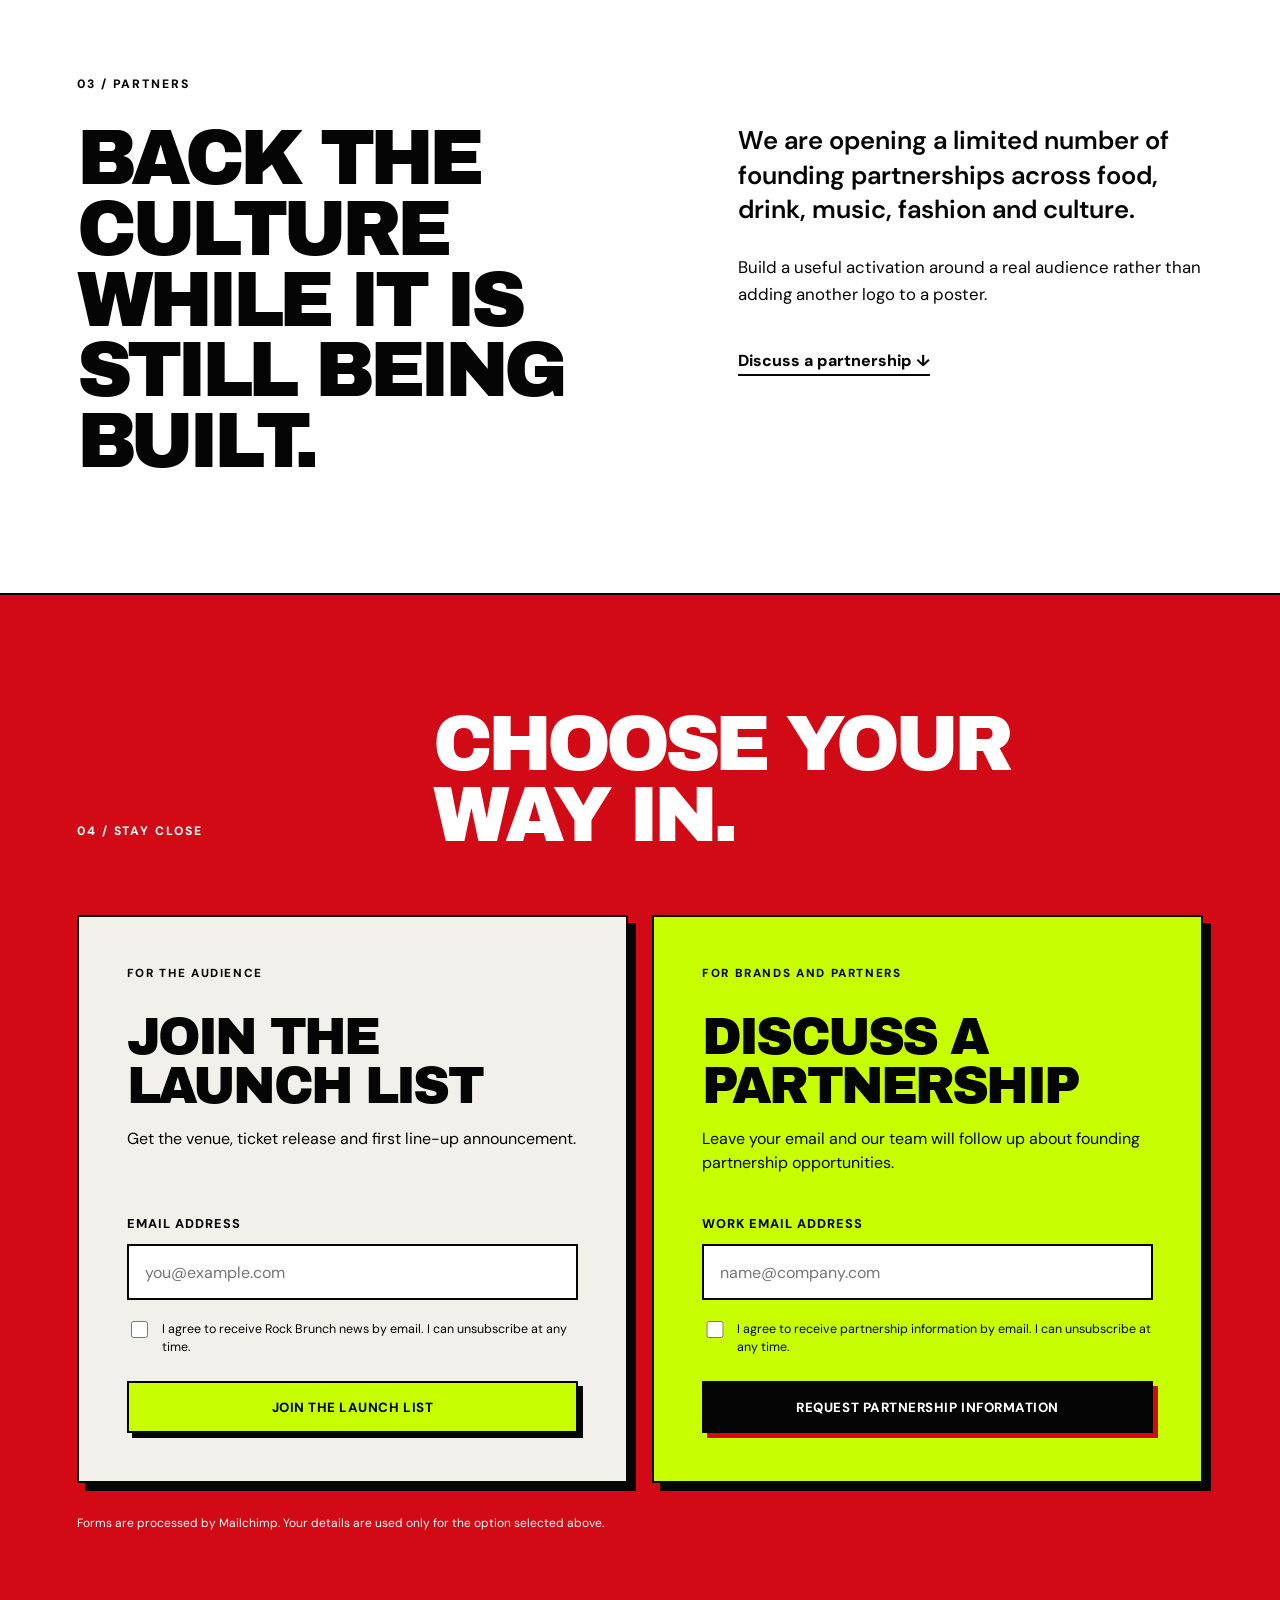
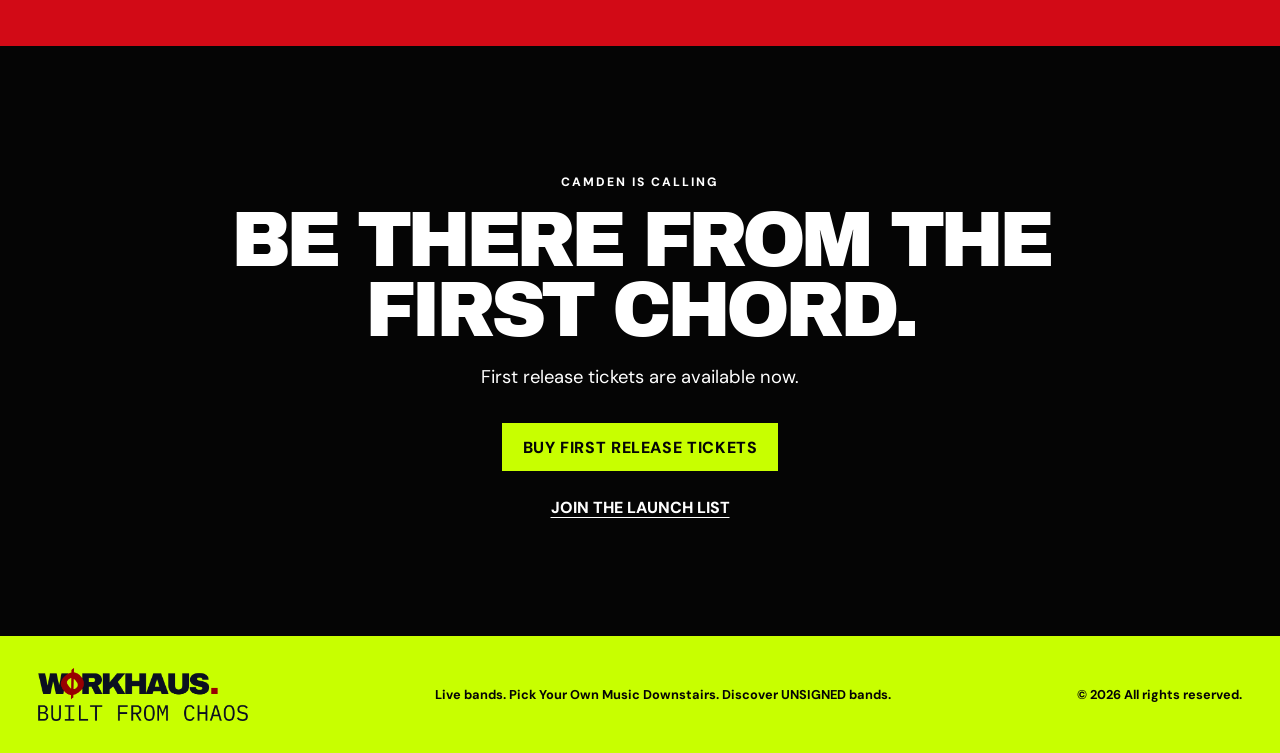
==== commit 0b18f98e: "Add ticket calls to action and Mailchimp popup" ====
--- a/index.html
+++ b/index.html
@@ -20,7 +20,7 @@
       <a href="#artists">Artists</a>
       <a href="#partners">Partners</a>
     </nav>
-    <a class="button button-small" href="#launch-form">Get updates</a>
+    <a class="button button-small" href="https://dice.fm/partner/tickets/event/53pkmk-unsigned-ldn-rock-qualifier-30th-sep-barfly-camden-london-tickets?dice_id=9913139&amp;dice_channel=web&amp;dice_tags=organic&amp;dice_campaign=DICE&amp;dice_feature=mio_marketing&amp;_branch_match_id=1605514123848764493&amp;utm_source=web&amp;utm_campaign=DICE&amp;utm_medium=mio_marketing&amp;_branch_referrer=H4sIAAAAAAAAA8soKSkottLXz8nMy9ZLyUxO1UvL1a80N7awsEgxNTROMbevK0pNSy0qysxLj08qyi8vTi2ydc4oys9NBQBbwC87OwAAAA%3D%3D" target="_blank" rel="noopener">Buy tickets</a>
   </header>
 
   <main id="main">
@@ -31,7 +31,8 @@
         <h1><span>Rock</span><span class="outline">Brunch</span><span>Camden</span></h1>
         <p class="hero-intro">Live bands. Loud flavours. The next wave of guitar music, discovered together.</p>
         <div class="hero-actions">
-          <a class="button" href="#launch-form">Join the launch list</a>
+          <a class="button" href="https://dice.fm/partner/tickets/event/53pkmk-unsigned-ldn-rock-qualifier-30th-sep-barfly-camden-london-tickets?dice_id=9913139&amp;dice_channel=web&amp;dice_tags=organic&amp;dice_campaign=DICE&amp;dice_feature=mio_marketing&amp;_branch_match_id=1605514123848764493&amp;utm_source=web&amp;utm_campaign=DICE&amp;utm_medium=mio_marketing&amp;_branch_referrer=H4sIAAAAAAAAA8soKSkottLXz8nMy9ZLyUxO1UvL1a80N7awsEgxNTROMbevK0pNSy0qysxLj08qyi8vTi2ydc4oys9NBQBbwC87OwAAAA%3D%3D" target="_blank" rel="noopener">Buy first release tickets</a>
+          <a class="text-link" href="#launch-form">Join the launch list</a>
           <a class="text-link" href="#experience">See the concept <span aria-hidden="true">↓</span></a>
         </div>
       </div>
@@ -127,8 +128,9 @@
     <section class="final-cta section">
       <p class="eyebrow">Camden is calling</p>
       <h2>Be there from the first chord.</h2>
-      <p>Venue, tickets and first artist announcements are coming soon.</p>
-      <a class="button" href="#launch-form">Join the launch list</a>
+      <p>First release tickets are available now.</p>
+      <a class="button" href="https://dice.fm/partner/tickets/event/53pkmk-unsigned-ldn-rock-qualifier-30th-sep-barfly-camden-london-tickets?dice_id=9913139&amp;dice_channel=web&amp;dice_tags=organic&amp;dice_campaign=DICE&amp;dice_feature=mio_marketing&amp;_branch_match_id=1605514123848764493&amp;utm_source=web&amp;utm_campaign=DICE&amp;utm_medium=mio_marketing&amp;_branch_referrer=H4sIAAAAAAAAA8soKSkottLXz8nMy9ZLyUxO1UvL1a80N7awsEgxNTROMbevK0pNSy0qysxLj08qyi8vTi2ydc4oys9NBQBbwC87OwAAAA%3D%3D" target="_blank" rel="noopener">Buy first release tickets</a>
+      <a class="final-secondary-link" href="#launch-form">Join the launch list</a>
     </section>
   </main>
 
@@ -138,5 +140,6 @@
     <p>© <span id="year">2026</span> All rights reserved.</p>
   </footer>
   <script src="script.js"></script>
+  <script id="mcjs">!function(c,h,i,m,p){m=c.createElement(h),p=c.getElementsByTagName(h)[0],m.async=1,m.src=i,p.parentNode.insertBefore(m,p)}(document,"script","https://chimpstatic.com/mcjs-connected/js/users/e5853b4c6eafd3d8901e6cc76/5f0b3473135e929cfd548ffc1.js");</script>
 </body>
 </html>
--- a/styles.css
+++ b/styles.css
@@ -89,6 +89,7 @@
 .final-cta { text-align: center; background: var(--ink); color: white; }
 .final-cta h2 { max-width: 900px; margin: 1rem auto; }
 .final-cta p:not(.eyebrow) { font-size: 1.15rem; margin-bottom: 2rem; }
+.final-secondary-link { display: block; width: max-content; margin: 1.5rem auto 0; color: white; font-weight: 800; text-transform: uppercase; text-underline-offset: .25rem; }
 footer { display: flex; align-items: center; justify-content: space-between; gap: 2rem; padding: 2rem 3vw; background: var(--acid); border-top: 2px solid var(--ink); font-size: .8rem; font-weight: 700; }
 .footer-brand { width: 210px; }
 
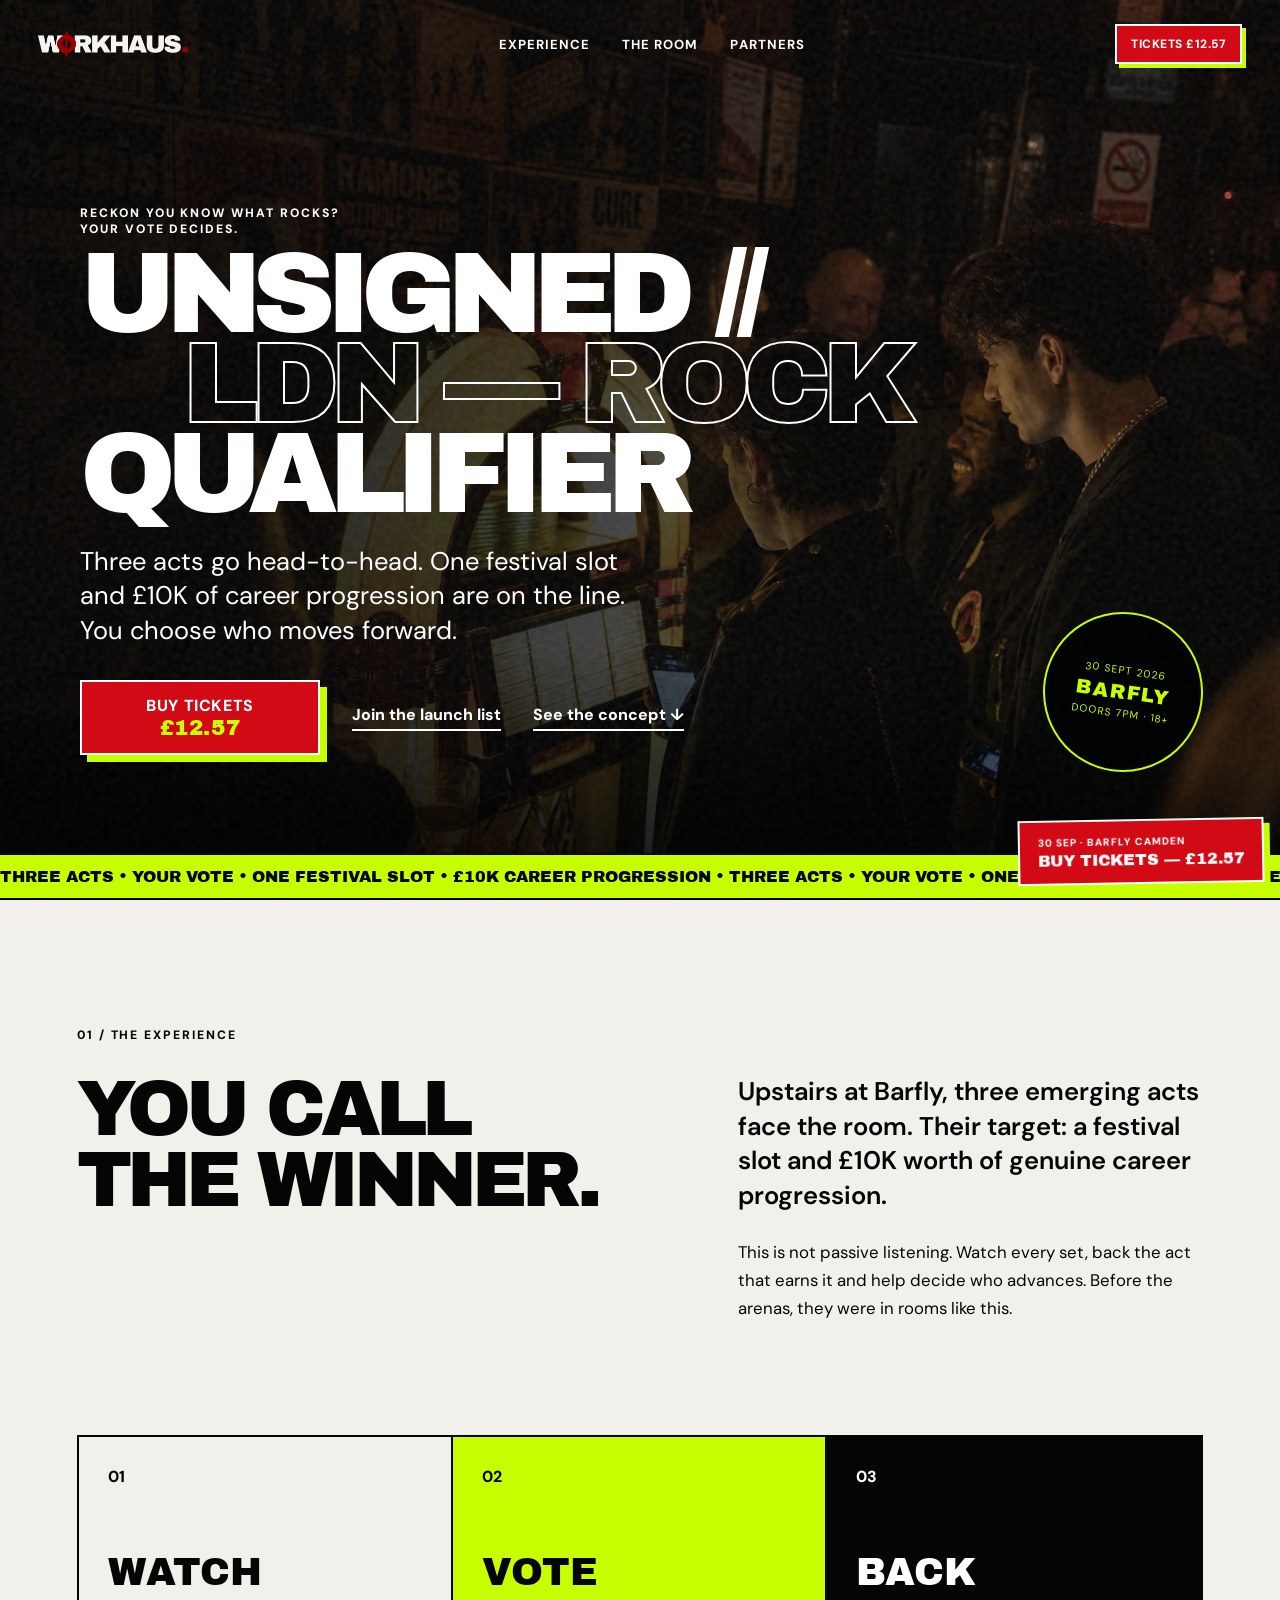
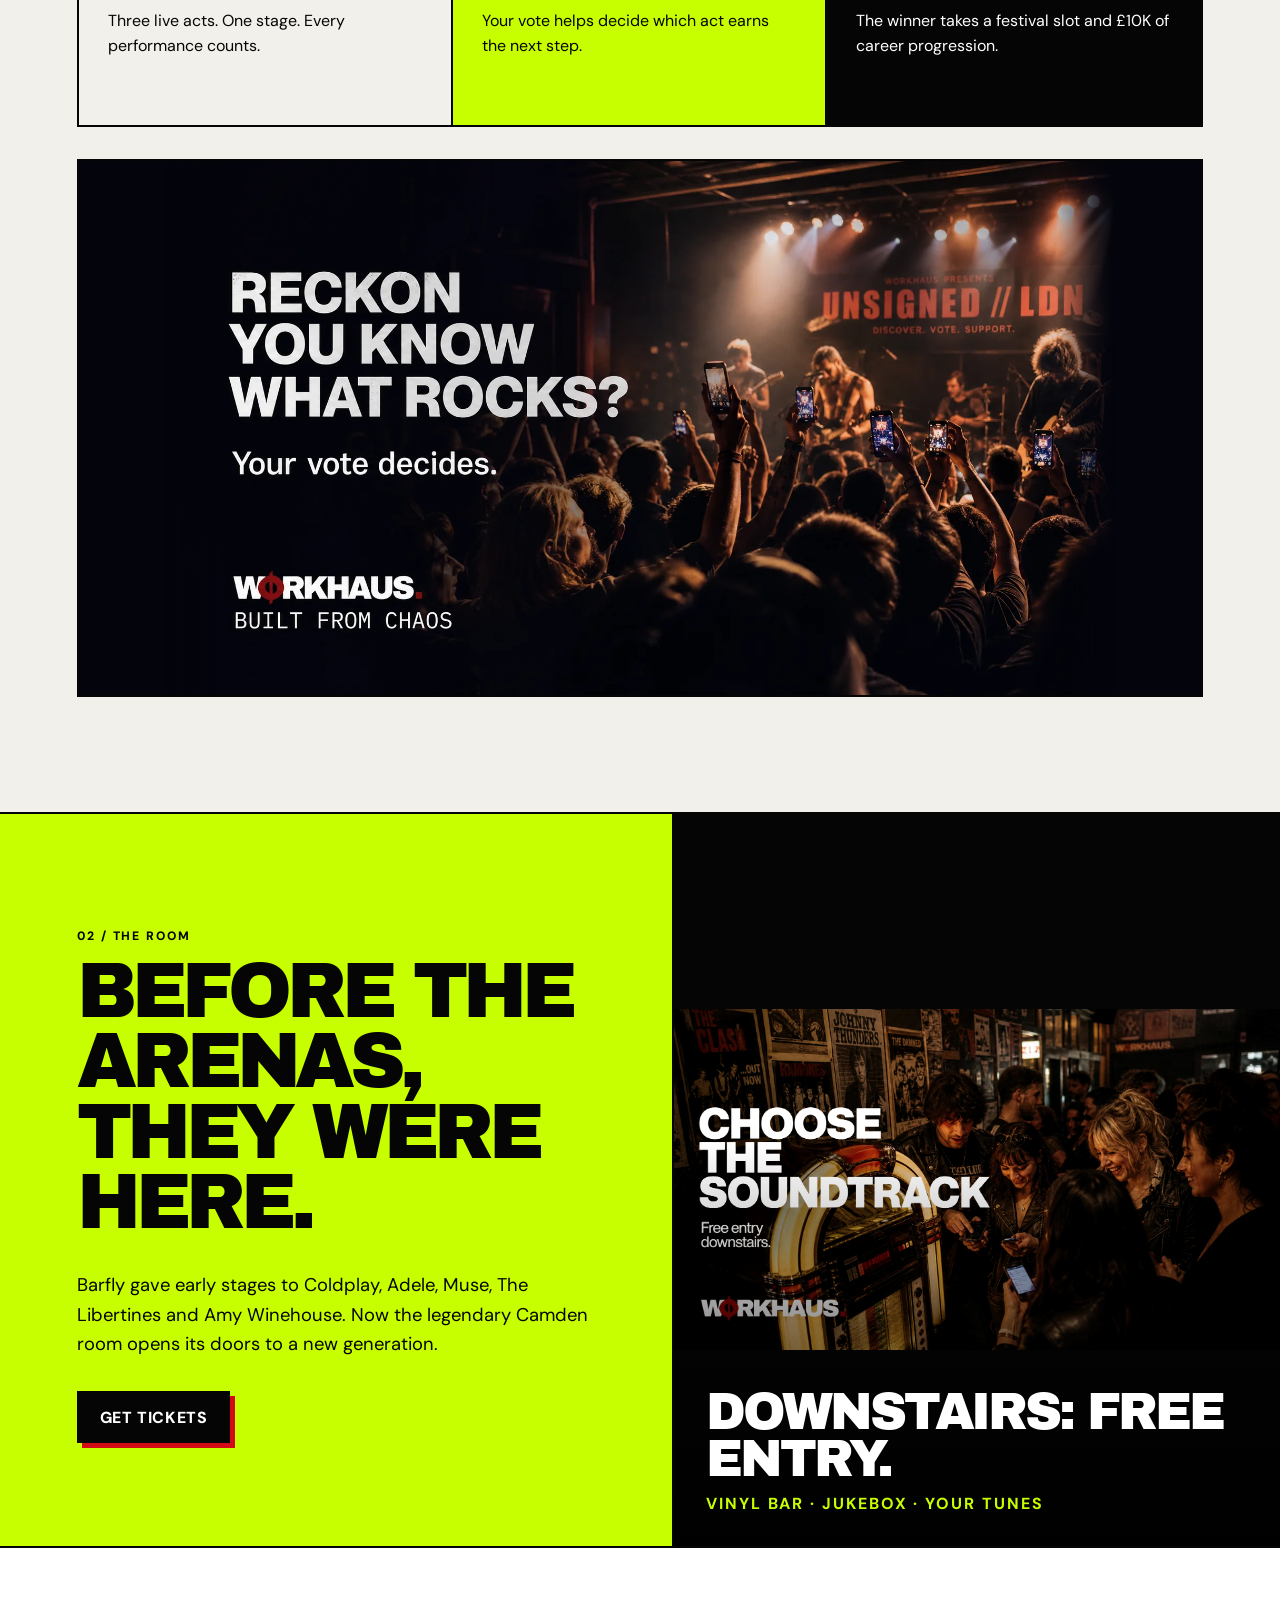
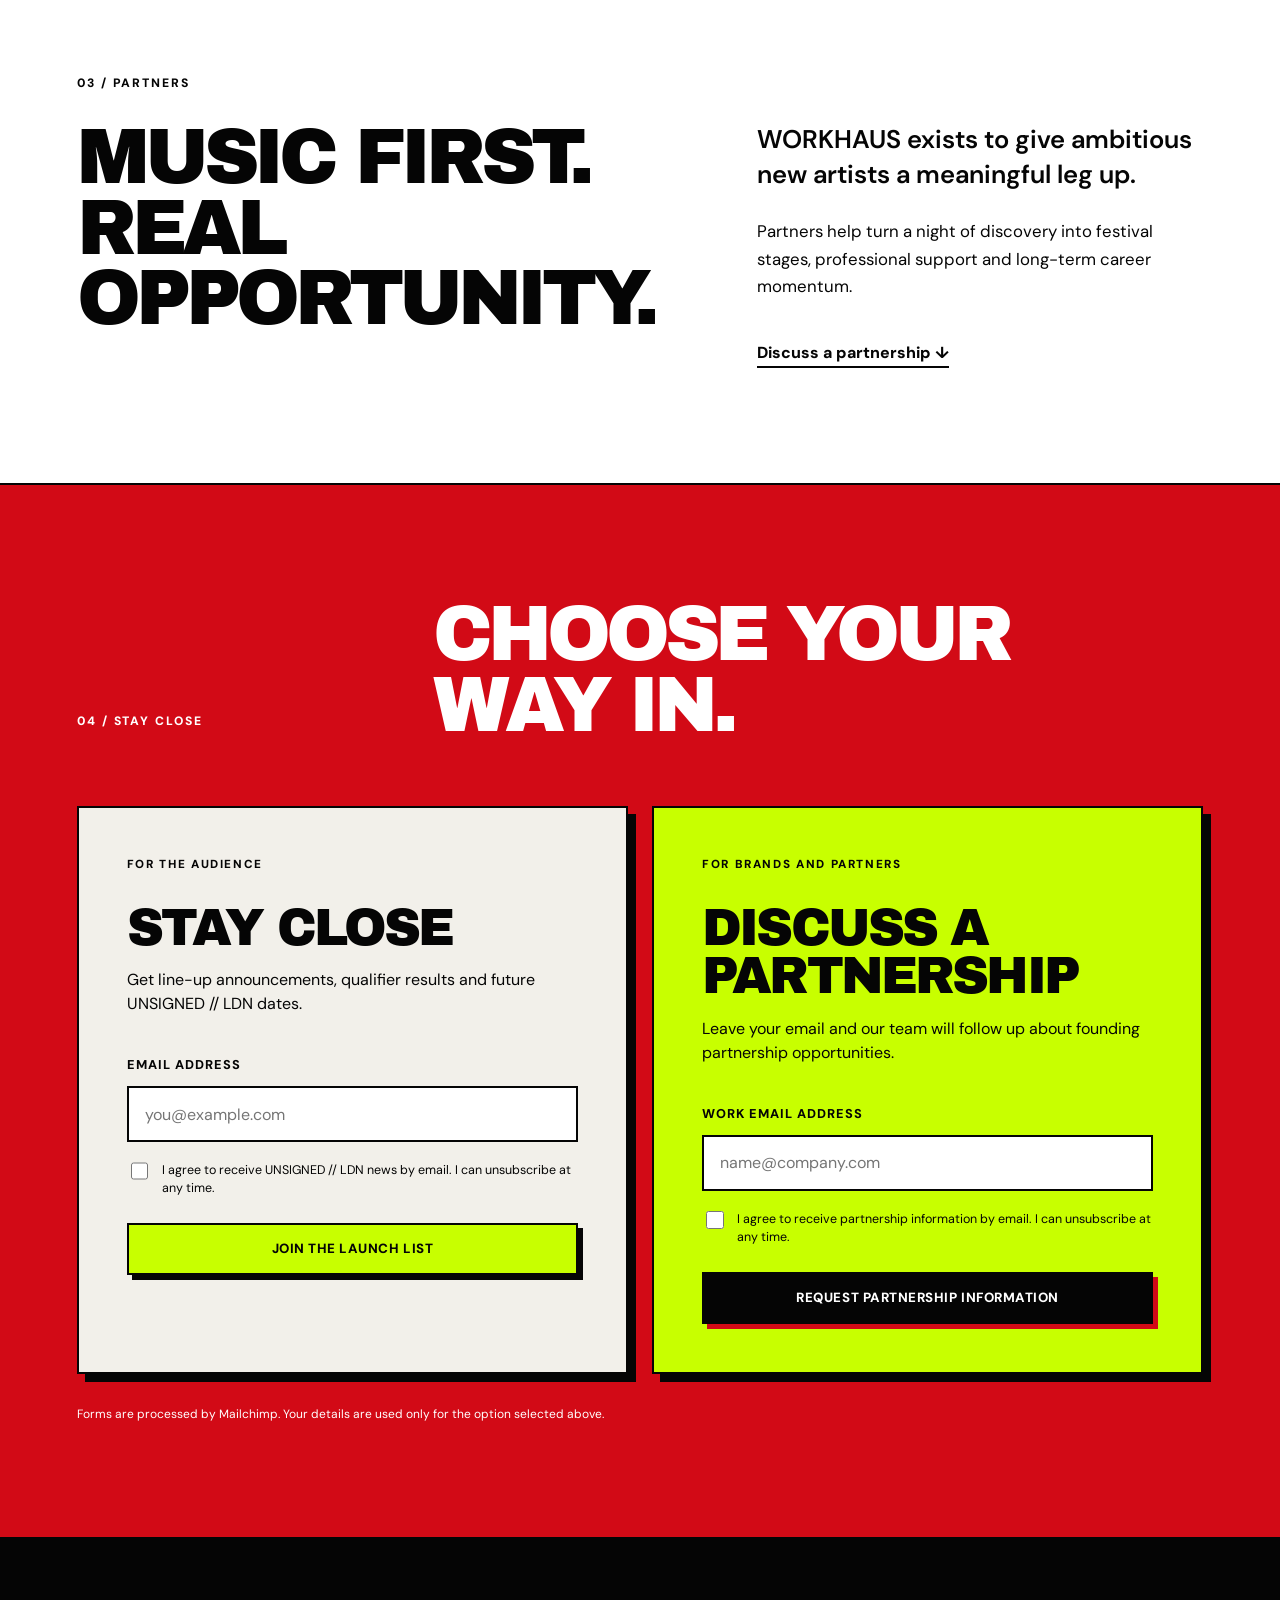
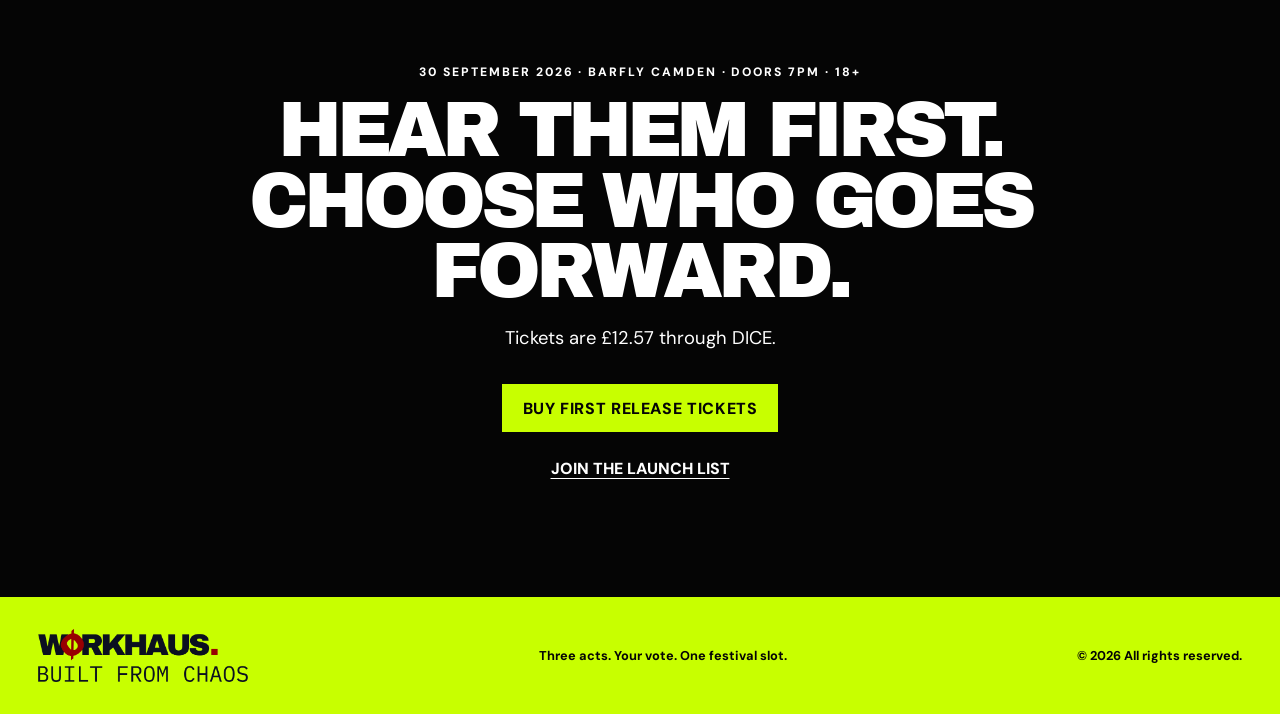
==== commit 42ead0e6: "Rebrand page for UNSIGNED LDN Rock Qualifier" ====
--- a/index.html
+++ b/index.html
@@ -3,9 +3,9 @@
 <head>
   <meta charset="utf-8">
   <meta name="viewport" content="width=device-width, initial-scale=1">
-  <meta name="description" content="Rock Brunch Camden — live bands, play your favourite rock hits and find your UNSIGNED artist">
+  <meta name="description" content="UNSIGNED // LDN — Rock Qualifier. Three acts. Your vote. One festival slot. 30 September at Barfly Camden.">
   <meta name="theme-color" content="#050505">
-  <title>Rock Brunch Camden — WORKHAUS</title>
+  <title>UNSIGNED // LDN — Rock Qualifier | WORKHAUS</title>
   <link rel="preconnect" href="https://fonts.googleapis.com">
   <link rel="preconnect" href="https://fonts.gstatic.com" crossorigin>
   <link href="https://fonts.googleapis.com/css2?family=Archivo+Black&family=DM+Sans:wght@400;500;600;700&display=swap" rel="stylesheet">
@@ -17,46 +17,46 @@
     <a class="brand" href="#top" aria-label="WORKHAUS home"><img src="assets/logo-white-web.png" alt="WORKHAUS"></a>
     <nav aria-label="Primary navigation">
       <a href="#experience">Experience</a>
-      <a href="#artists">Artists</a>
+      <a href="#artists">The room</a>
       <a href="#partners">Partners</a>
     </nav>
-    <a class="button button-small" href="https://dice.fm/partner/tickets/event/53pkmk-unsigned-ldn-rock-qualifier-30th-sep-barfly-camden-london-tickets?dice_id=9913139&amp;dice_channel=web&amp;dice_tags=organic&amp;dice_campaign=DICE&amp;dice_feature=mio_marketing&amp;_branch_match_id=1605514123848764493&amp;utm_source=web&amp;utm_campaign=DICE&amp;utm_medium=mio_marketing&amp;_branch_referrer=H4sIAAAAAAAAA8soKSkottLXz8nMy9ZLyUxO1UvL1a80N7awsEgxNTROMbevK0pNSy0qysxLj08qyi8vTi2ydc4oys9NBQBbwC87OwAAAA%3D%3D" target="_blank" rel="noopener">Buy tickets</a>
+    <a class="button button-small ticket-button" href="https://dice.fm/partner/tickets/event/53pkmk-unsigned-ldn-rock-qualifier-30th-sep-barfly-camden-london-tickets?dice_id=9913139&amp;dice_channel=web&amp;dice_tags=organic&amp;dice_campaign=DICE&amp;dice_feature=mio_marketing&amp;_branch_match_id=1605514123848764493&amp;utm_source=web&amp;utm_campaign=DICE&amp;utm_medium=mio_marketing&amp;_branch_referrer=H4sIAAAAAAAAA8soKSkottLXz8nMy9ZLyUxO1UvL1a80N7awsEgxNTROMbevK0pNSy0qysxLj08qyi8vTi2ydc4oys9NBQBbwC87OwAAAA%3D%3D" target="_blank" rel="noopener">Tickets £12.57</a>
   </header>
 
   <main id="main">
     <section class="hero" id="top">
       <div class="hero-noise" aria-hidden="true"></div>
       <div class="hero-copy">
-        <p class="eyebrow">A new daytime music ritual</p>
-        <h1><span>Rock</span><span class="outline">Brunch</span><span>Camden</span></h1>
-        <p class="hero-intro">Live bands. Loud flavours. The next wave of guitar music, discovered together.</p>
+        <p class="eyebrow">Reckon you know what rocks?<br>Your vote decides.</p>
+        <h1 class="hero-title"><span>UNSIGNED //</span><span class="outline">LDN — Rock</span><span>Qualifier</span></h1>
+        <p class="hero-intro">Three acts go head-to-head. One festival slot and £10K of career progression are on the line. You choose who moves forward.</p>
         <div class="hero-actions">
-          <a class="button" href="https://dice.fm/partner/tickets/event/53pkmk-unsigned-ldn-rock-qualifier-30th-sep-barfly-camden-london-tickets?dice_id=9913139&amp;dice_channel=web&amp;dice_tags=organic&amp;dice_campaign=DICE&amp;dice_feature=mio_marketing&amp;_branch_match_id=1605514123848764493&amp;utm_source=web&amp;utm_campaign=DICE&amp;utm_medium=mio_marketing&amp;_branch_referrer=H4sIAAAAAAAAA8soKSkottLXz8nMy9ZLyUxO1UvL1a80N7awsEgxNTROMbevK0pNSy0qysxLj08qyi8vTi2ydc4oys9NBQBbwC87OwAAAA%3D%3D" target="_blank" rel="noopener">Buy first release tickets</a>
+          <a class="button hero-ticket-button" href="https://dice.fm/partner/tickets/event/53pkmk-unsigned-ldn-rock-qualifier-30th-sep-barfly-camden-london-tickets?dice_id=9913139&amp;dice_channel=web&amp;dice_tags=organic&amp;dice_campaign=DICE&amp;dice_feature=mio_marketing&amp;_branch_match_id=1605514123848764493&amp;utm_source=web&amp;utm_campaign=DICE&amp;utm_medium=mio_marketing&amp;_branch_referrer=H4sIAAAAAAAAA8soKSkottLXz8nMy9ZLyUxO1UvL1a80N7awsEgxNTROMbevK0pNSy0qysxLj08qyi8vTi2ydc4oys9NBQBbwC87OwAAAA%3D%3D" target="_blank" rel="noopener"><span>Buy tickets</span><strong>£12.57</strong></a>
           <a class="text-link" href="#launch-form">Join the launch list</a>
           <a class="text-link" href="#experience">See the concept <span aria-hidden="true">↓</span></a>
         </div>
       </div>
-      <div class="hero-stamp" aria-label="Camden, London. Coming soon.">
-        <span>Camden</span><strong>London</strong><span>Coming soon</span>
+      <div class="hero-stamp" aria-label="30 September 2026, Barfly Camden, doors 7pm">
+        <span>30 Sept 2026</span><strong>Barfly</strong><span>Doors 7pm · 18+</span>
       </div>
       <div class="ticker" aria-hidden="true">
-        <div>LIVE BANDS • ROCK PLAYLIST CHOSEN BY YOU • DISCOVER UNSIGNED • LIVE BANDS • ROCK PLAYLIST CHOSEN BY YOU • DISCOVER UNSIGNED •</div>
+        <div>THREE ACTS • YOUR VOTE • ONE FESTIVAL SLOT • £10K CAREER PROGRESSION • THREE ACTS • YOUR VOTE • ONE FESTIVAL SLOT • £10K CAREER PROGRESSION •</div>
       </div>
     </section>
 
     <section class="manifesto section" id="experience">
       <p class="section-number">01 / The experience</p>
       <div class="manifesto-grid">
-        <h2>Brunch without the background music.</h2>
+        <h2>You call the winner.</h2>
         <div>
-          <p class="lead">A full-volume Camden afternoon built for people who want to find their next favourite band before everybody else does.</p>
-          <p>Rock Brunch brings emerging rock, indie and alternative artists into one social, discover your next on-repeat with UNSIGNED. Come for the atmosphere. Stay for the set that changes your plans.</p>
+          <p class="lead">Upstairs at Barfly, three emerging acts face the room. Their target: a festival slot and £10K worth of genuine career progression.</p>
+          <p>This is not passive listening. Watch every set, back the act that earns it and help decide who advances. Before the arenas, they were in rooms like this.</p>
         </div>
       </div>
       <div class="feature-grid">
-        <article><span>01</span><h3>Live</h3><p>Curated performances from guitar-led artists with something real to prove.</p></article>
-        <article><span>02</span><h3>Taste</h3><p>Come headbang with us, worth arriving early for.</p></article>
-        <article><span>03</span><h3>Discover</h3><p>Audience-powered discovery designed to turn first listens into your new hyperfixation.</p></article>
+        <article><span>01</span><h3>Watch</h3><p>Three live acts. One stage. Every performance counts.</p></article>
+        <article><span>02</span><h3>Vote</h3><p>Your vote helps decide which act earns the next step.</p></article>
+        <article><span>03</span><h3>Back</h3><p>The winner takes a festival slot and £10K of career progression.</p></article>
       </div>
       <figure class="visual-break">
         <img src="assets/crowd.webp" alt="A live rock crowd watching a band on stage">
@@ -65,24 +65,24 @@
 
     <section class="artist-call section" id="artists">
       <div class="artist-panel">
-        <p class="section-number">02 / Artist call</p>
-        <h2>Your band should be in this room.</h2>
-        <p>We are building the first Rock Brunch line-up around emerging London rock, indie, alternative and guitar-led acts.</p>
-        <a class="button button-dark" href="mailto:artists@workhaus.co?subject=Rock%20Brunch%20Camden%20artist%20application">Register artist interest</a>
+        <p class="section-number">02 / The room</p>
+        <h2>Before the arenas, they were here.</h2>
+        <p>Barfly gave early stages to Coldplay, Adele, Muse, The Libertines and Amy Winehouse. Now the legendary Camden room opens its doors to a new generation.</p>
+        <a class="button button-dark" href="https://dice.fm/partner/tickets/event/53pkmk-unsigned-ldn-rock-qualifier-30th-sep-barfly-camden-london-tickets?dice_id=9913139&amp;dice_channel=web&amp;dice_tags=organic&amp;dice_campaign=DICE&amp;dice_feature=mio_marketing" target="_blank" rel="noopener">Get tickets</a>
       </div>
       <figure class="artist-image">
         <img src="assets/soundtrack.webp" alt="Music fans choosing songs together around a jukebox">
-        <figcaption><span>Camden discovers them first.</span><strong>Coming soon.</strong></figcaption>
+        <figcaption><span>Downstairs: free entry.</span><strong>Vinyl bar · Jukebox · Your tunes</strong></figcaption>
       </figure>
     </section>
 
     <section class="partners section" id="partners">
       <p class="section-number">03 / Partners</p>
       <div class="partners-grid">
-        <h2>Back the culture while it is still being built.</h2>
+        <h2>Music first. Real opportunity.</h2>
         <div>
-          <p class="lead">We are opening a limited number of founding partnerships across food, drink, music, fashion and culture.</p>
-          <p>Build a useful activation around a real audience rather than adding another logo to a poster.</p>
+          <p class="lead">WORKHAUS exists to give ambitious new artists a meaningful leg up.</p>
+          <p>Partners help turn a night of discovery into festival stages, professional support and long-term career momentum.</p>
           <a class="text-link text-link-dark" href="#partner-form">Discuss a partnership <span aria-hidden="true">↓</span></a>
         </div>
       </div>
@@ -96,12 +96,12 @@
       <div class="form-grid">
         <article class="signup-card" id="launch-form">
           <p class="form-label">For the audience</p>
-          <h3>Join the launch list</h3>
-          <p>Get the venue, ticket release and first line-up announcement.</p>
+          <h3>Stay close</h3>
+          <p>Get line-up announcements, qualifier results and future UNSIGNED // LDN dates.</p>
           <form action="https://thefoxandthehedgehog.us6.list-manage.com/subscribe/post?u=e5853b4c6eafd3d8901e6cc76&amp;id=a50d58c55d&amp;f_id=00f6c1e0f0" method="post" target="_blank">
             <label for="launch-email">Email address</label>
             <input id="launch-email" name="EMAIL" type="email" autocomplete="email" required placeholder="you@example.com">
-            <label class="consent"><input name="gdpr[16932]" type="checkbox" value="Y" required> <span>I agree to receive Rock Brunch news by email. I can unsubscribe at any time.</span></label>
+            <label class="consent"><input name="gdpr[16932]" type="checkbox" value="Y" required> <span>I agree to receive UNSIGNED // LDN news by email. I can unsubscribe at any time.</span></label>
             <input type="hidden" name="tags" value="1875660">
             <div class="honeypot" aria-hidden="true"><input type="text" name="b_e5853b4c6eafd3d8901e6cc76_a50d58c55d" tabindex="-1" value=""></div>
             <button class="button" type="submit" name="subscribe">Join the launch list</button>
@@ -126,17 +126,19 @@
     </section>
 
     <section class="final-cta section">
-      <p class="eyebrow">Camden is calling</p>
-      <h2>Be there from the first chord.</h2>
-      <p>First release tickets are available now.</p>
+      <p class="eyebrow">30 September 2026 · Barfly Camden · Doors 7pm · 18+</p>
+      <h2>Hear them first. Choose who goes forward.</h2>
+      <p>Tickets are £12.57 through DICE.</p>
       <a class="button" href="https://dice.fm/partner/tickets/event/53pkmk-unsigned-ldn-rock-qualifier-30th-sep-barfly-camden-london-tickets?dice_id=9913139&amp;dice_channel=web&amp;dice_tags=organic&amp;dice_campaign=DICE&amp;dice_feature=mio_marketing&amp;_branch_match_id=1605514123848764493&amp;utm_source=web&amp;utm_campaign=DICE&amp;utm_medium=mio_marketing&amp;_branch_referrer=H4sIAAAAAAAAA8soKSkottLXz8nMy9ZLyUxO1UvL1a80N7awsEgxNTROMbevK0pNSy0qysxLj08qyi8vTi2ydc4oys9NBQBbwC87OwAAAA%3D%3D" target="_blank" rel="noopener">Buy first release tickets</a>
       <a class="final-secondary-link" href="#launch-form">Join the launch list</a>
     </section>
   </main>
 
+  <a class="sticky-ticket" href="https://dice.fm/partner/tickets/event/53pkmk-unsigned-ldn-rock-qualifier-30th-sep-barfly-camden-london-tickets?dice_id=9913139&amp;dice_channel=web&amp;dice_tags=organic&amp;dice_campaign=DICE&amp;dice_feature=mio_marketing" target="_blank" rel="noopener"><span>30 SEP · BARFLY CAMDEN</span><strong>BUY TICKETS — £12.57</strong></a>
+
   <footer>
     <a class="brand footer-brand" href="#top"><img src="assets/logo-black-tagline-web.png" alt="WORKHAUS — Built from chaos"></a>
-    <p>Live bands. Pick Your Own Music Downstairs. Discover UNSIGNED bands.</p>
+    <p>Three acts. Your vote. One festival slot.</p>
     <p>© <span id="year">2026</span> All rights reserved.</p>
   </footer>
   <script src="script.js"></script>
--- a/styles.css
+++ b/styles.css
@@ -20,6 +20,7 @@
 .button { display: inline-flex; align-items: center; justify-content: center; min-height: 3.25rem; padding: .8rem 1.3rem; border: 2px solid var(--ink); background: var(--acid); color: var(--ink); font-weight: 800; text-decoration: none; text-transform: uppercase; letter-spacing: .04em; box-shadow: 5px 5px 0 var(--ink); transition: transform .18s, box-shadow .18s; }
 .button:hover, .button:focus-visible { transform: translate(3px, 3px); box-shadow: 2px 2px 0 var(--ink); }
 .button-small { min-height: 2.5rem; padding: .55rem .9rem; font-size: .75rem; }
+.ticket-button { background: var(--red); color: white; border-color: white; box-shadow: 4px 4px 0 var(--acid); }
 
 .hero { min-height: 100svh; position: relative; overflow: hidden; display: grid; place-items: center; padding: 8rem 5vw 5rem; background: var(--ink) url("assets/jukebox.webp") center/cover no-repeat; color: white; }
 .hero::before { content: ""; position: absolute; inset: 0; background: linear-gradient(90deg, rgba(0,0,0,.94) 0%, rgba(0,0,0,.72) 48%, rgba(0,0,0,.2) 100%); }
@@ -30,8 +31,11 @@
 h1 { margin: .6rem 0 1.4rem; font: clamp(4.2rem, 13vw, 10.5rem)/.73 "Archivo Black", sans-serif; letter-spacing: -.085em; text-transform: uppercase; }
 h1 span { display: block; }
 h1 .outline { color: transparent; -webkit-text-stroke: 2px white; transform: translateX(8vw); }
+.hero-title { font-size: clamp(3.2rem, 9vw, 8.5rem); line-height: .78; }
 .hero-intro { max-width: 35rem; font-size: clamp(1.2rem, 2vw, 1.6rem); line-height: 1.35; }
 .hero-actions { display: flex; align-items: center; gap: 2rem; margin-top: 2rem; }
+.hero-ticket-button { min-width: 15rem; min-height: 4.5rem; flex-direction: column; background: var(--red); color: white; border-color: white; box-shadow: 7px 7px 0 var(--acid); }
+.hero-ticket-button strong { color: var(--acid); font: 1.35rem "Archivo Black", sans-serif; }
 .text-link { font-weight: 800; text-decoration: none; border-bottom: 2px solid currentColor; padding-bottom: .2rem; }
 .hero-stamp { position: absolute; z-index: 3; right: 6vw; bottom: 8rem; width: 10rem; aspect-ratio: 1; border: 2px solid var(--acid); border-radius: 50%; display: flex; flex-direction: column; align-items: center; justify-content: center; text-align: center; text-transform: uppercase; transform: rotate(8deg); font-size: .65rem; letter-spacing: .1em; color: var(--acid); background: rgba(0,0,0,.72); }
 .hero-stamp strong { font: 1.25rem "Archivo Black"; margin: .25rem; }
@@ -90,6 +94,10 @@
 .final-cta h2 { max-width: 900px; margin: 1rem auto; }
 .final-cta p:not(.eyebrow) { font-size: 1.15rem; margin-bottom: 2rem; }
 .final-secondary-link { display: block; width: max-content; margin: 1.5rem auto 0; color: white; font-weight: 800; text-transform: uppercase; text-underline-offset: .25rem; }
+.sticky-ticket { position: fixed; z-index: 30; right: 1rem; bottom: 1rem; display: flex; flex-direction: column; gap: .15rem; padding: .9rem 1.1rem; background: var(--red); color: white; border: 2px solid white; box-shadow: 6px 6px 0 var(--acid); text-decoration: none; text-transform: uppercase; transform: rotate(-1deg); }
+.sticky-ticket span { font-size: .64rem; font-weight: 800; letter-spacing: .1em; }
+.sticky-ticket strong { font: 1rem "Archivo Black", sans-serif; }
+.sticky-ticket:hover, .sticky-ticket:focus-visible { transform: translate(3px, 3px) rotate(-1deg); box-shadow: 3px 3px 0 var(--acid); }
 footer { display: flex; align-items: center; justify-content: space-between; gap: 2rem; padding: 2rem 3vw; background: var(--acid); border-top: 2px solid var(--ink); font-size: .8rem; font-weight: 700; }
 .footer-brand { width: 210px; }
 
@@ -100,6 +108,7 @@
   h1 { margin-top: 1.2rem; }
   h1 .outline { transform: none; }
   .hero-actions { align-items: flex-start; flex-direction: column; gap: 1.4rem; }
+  .hero-ticket-button { width: 100%; }
   .hero-stamp { width: 7.5rem; right: 1.2rem; bottom: 5rem; }
   .section { padding-inline: 1.2rem; }
   .manifesto-grid, .partners-grid, .artist-call, .signup-intro, .form-grid { grid-template-columns: 1fr; }
@@ -110,6 +119,7 @@
   .feature-grid h3 { margin-top: 2rem; }
   .artist-type { min-height: 20rem; border-left: 0; border-top: 2px solid var(--ink); }
   footer { flex-direction: column; }
+  .sticky-ticket { left: .75rem; right: .75rem; bottom: .75rem; align-items: center; }
 }
 
 @media (prefers-reduced-motion: reduce) {
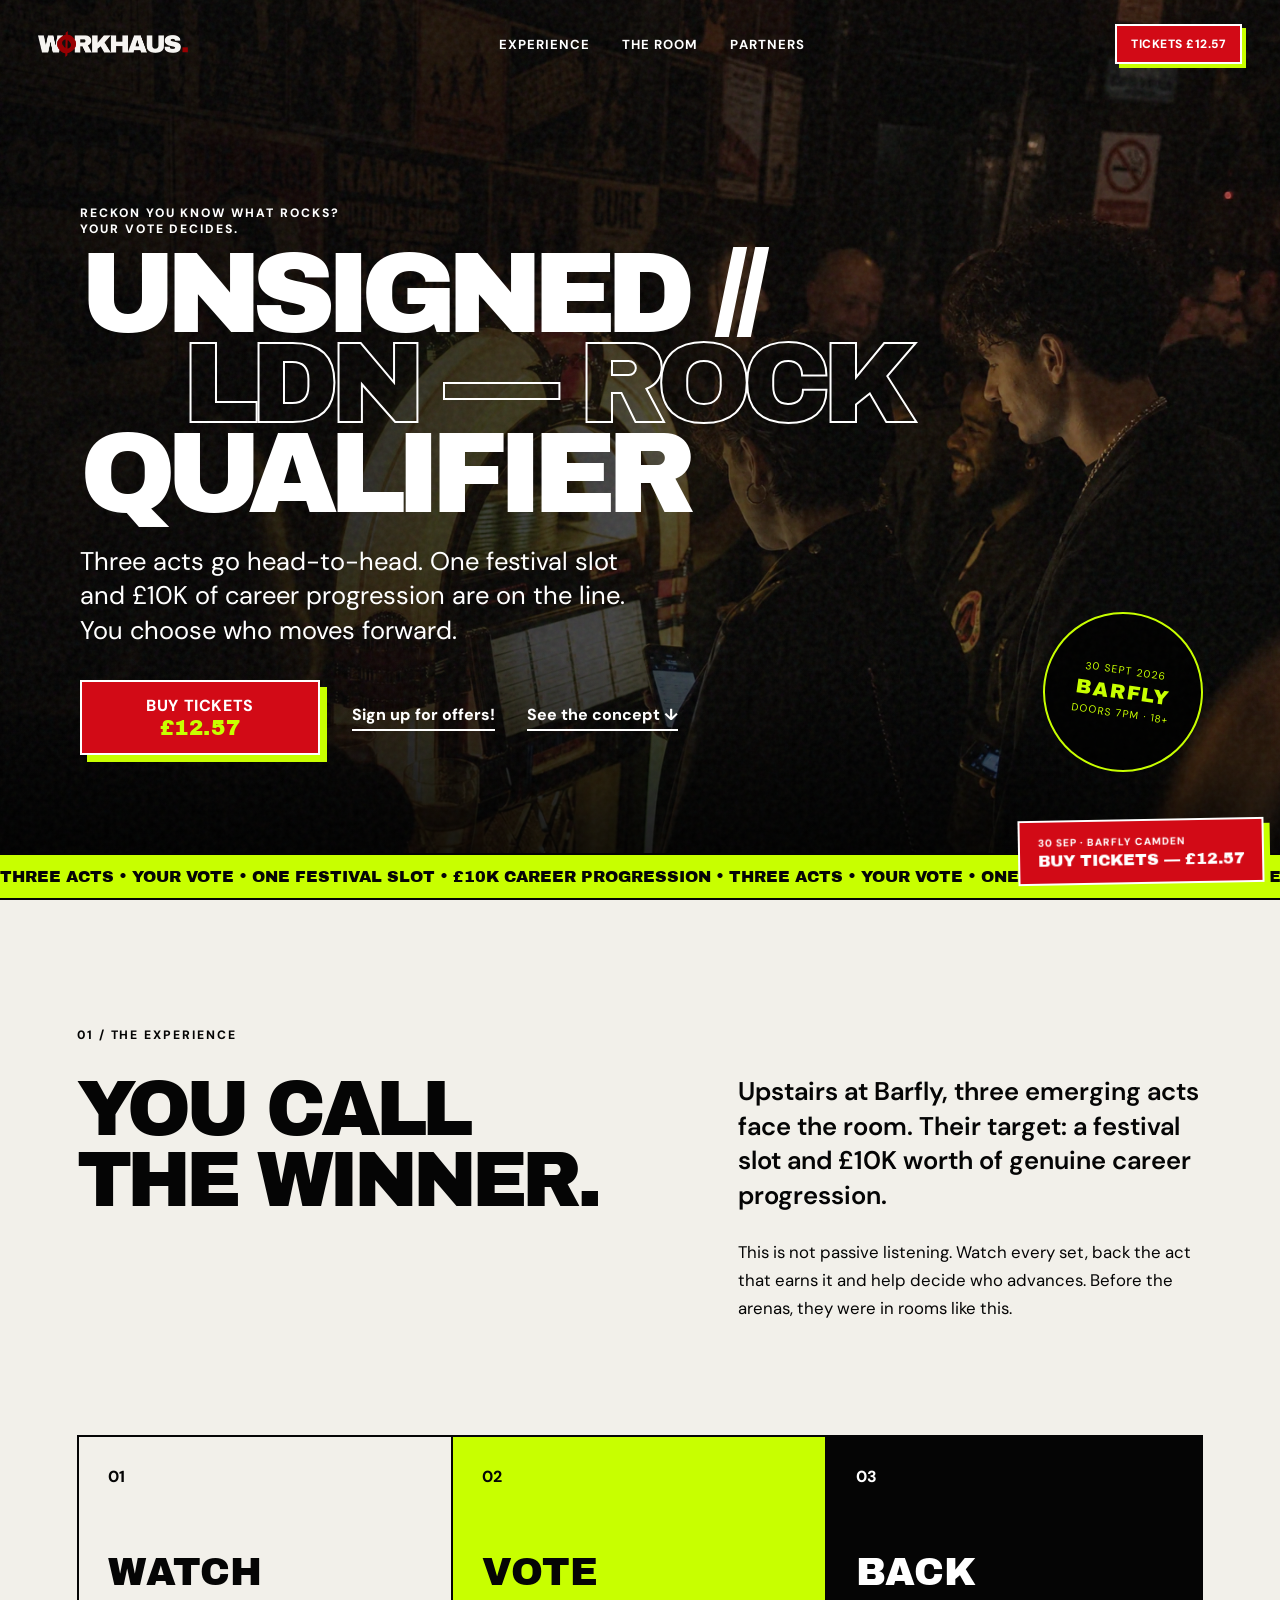
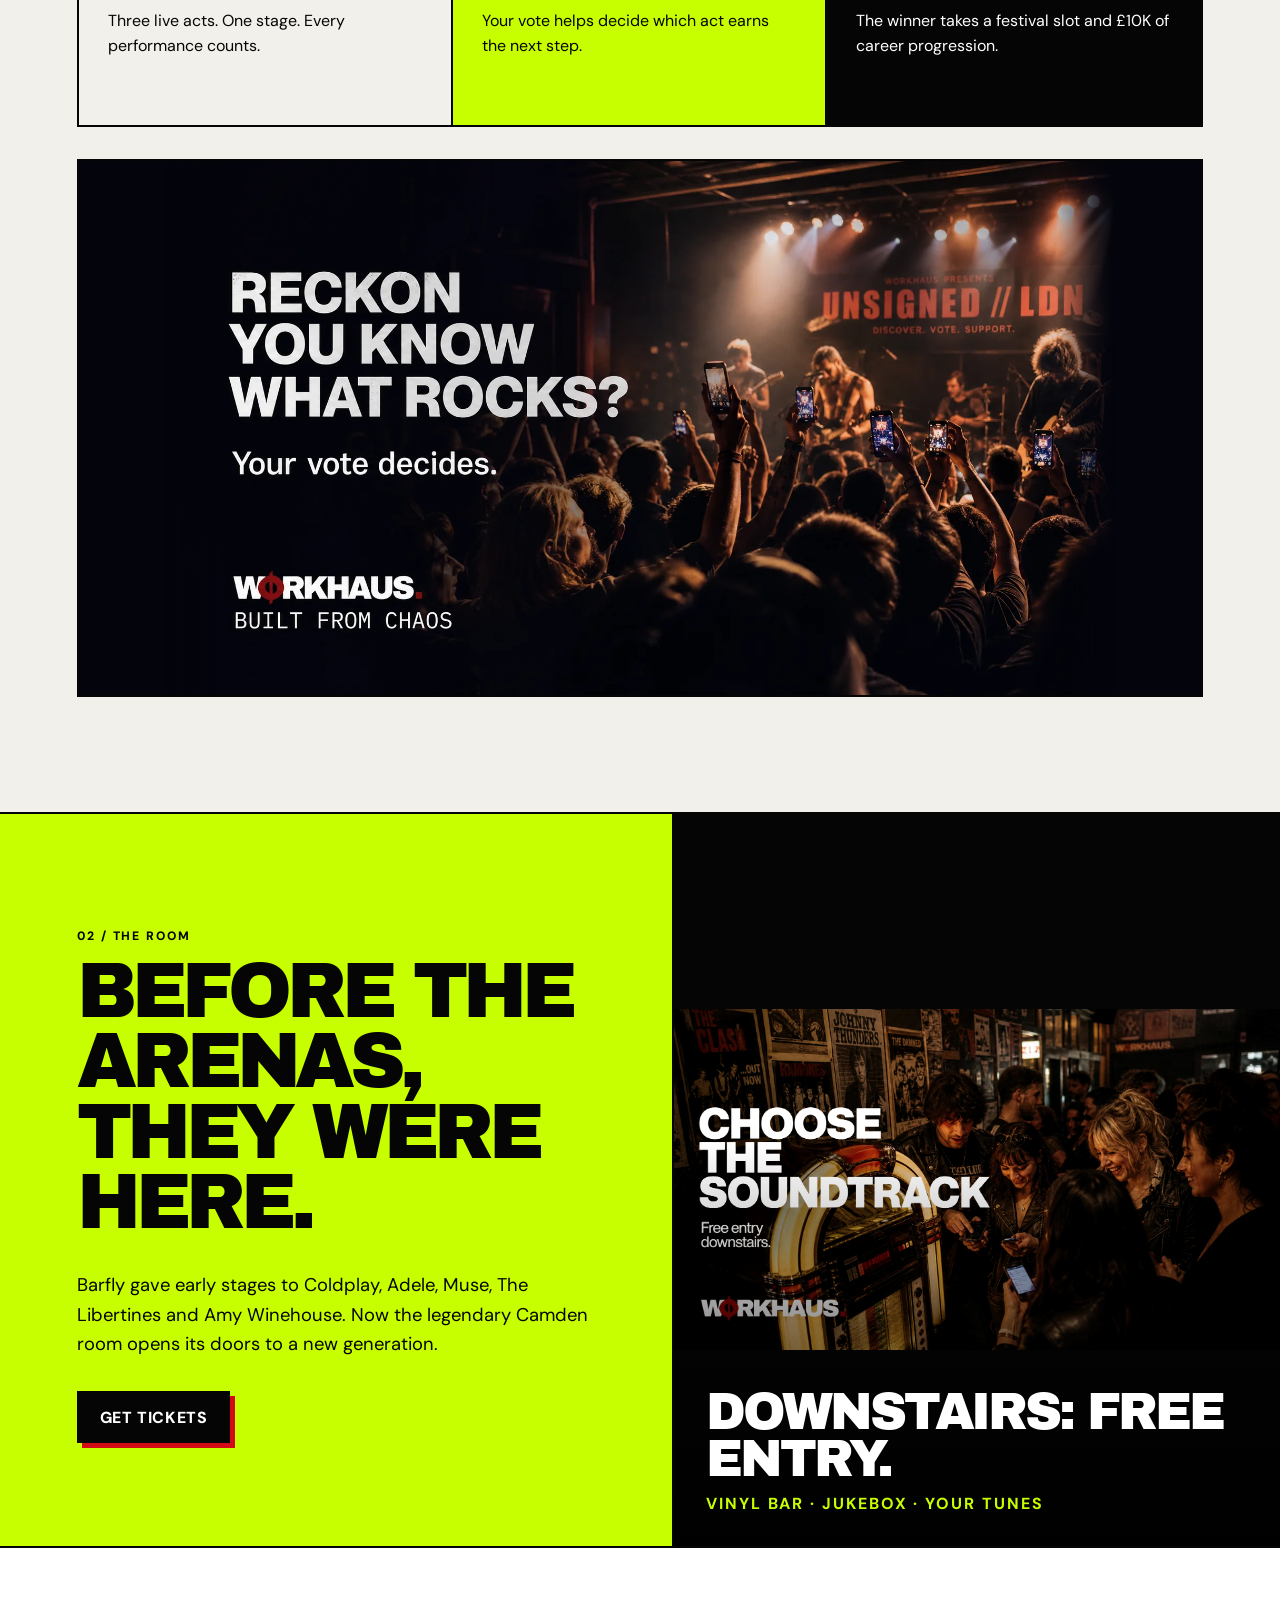
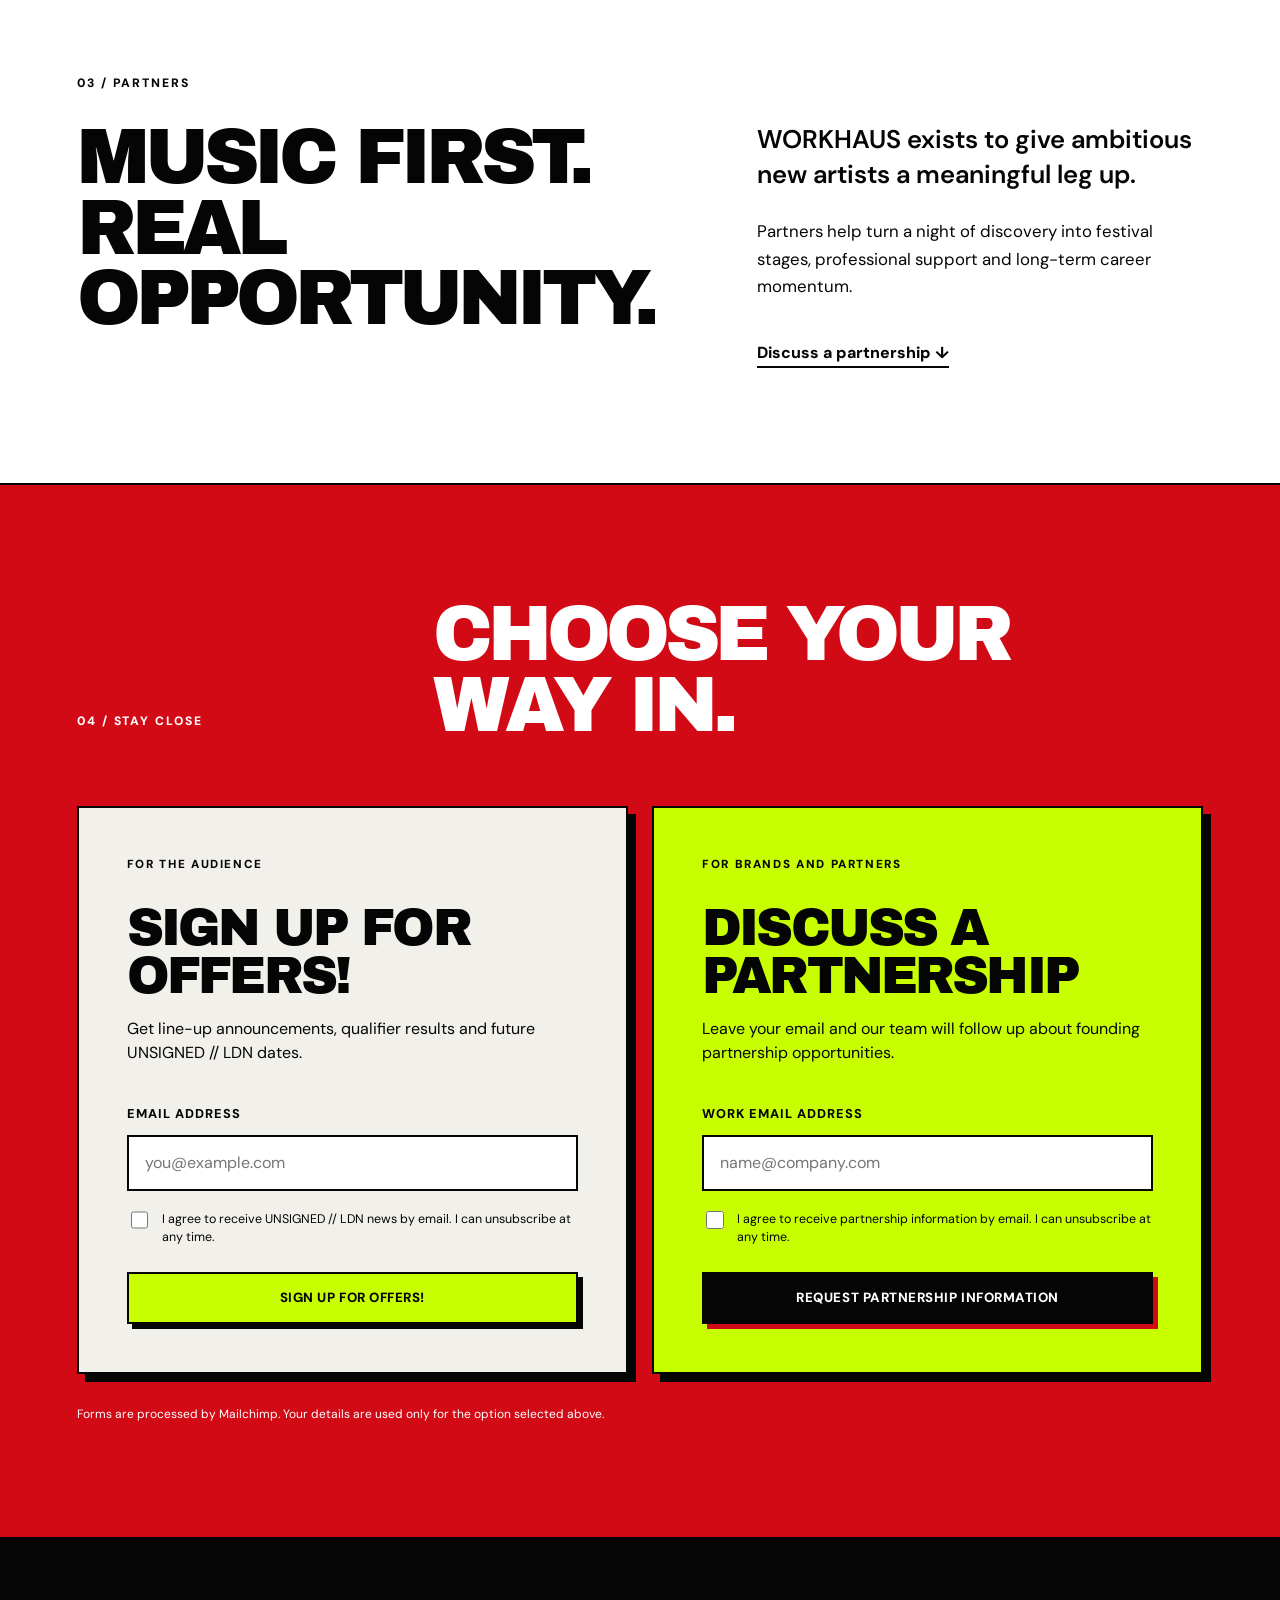
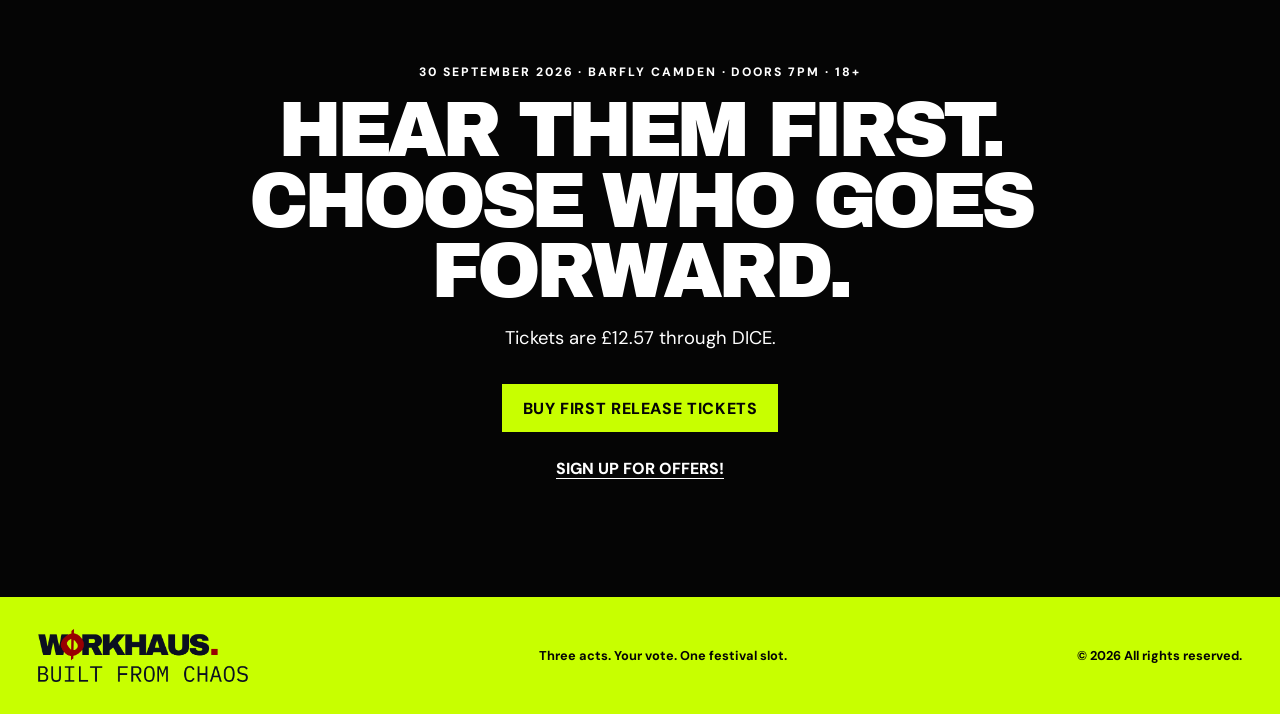
==== commit dc2513cc: "Update mailing list call to action" ====
--- a/index.html
+++ b/index.html
@@ -32,7 +32,7 @@
         <p class="hero-intro">Three acts go head-to-head. One festival slot and £10K of career progression are on the line. You choose who moves forward.</p>
         <div class="hero-actions">
           <a class="button hero-ticket-button" href="https://dice.fm/partner/tickets/event/53pkmk-unsigned-ldn-rock-qualifier-30th-sep-barfly-camden-london-tickets?dice_id=9913139&amp;dice_channel=web&amp;dice_tags=organic&amp;dice_campaign=DICE&amp;dice_feature=mio_marketing&amp;_branch_match_id=1605514123848764493&amp;utm_source=web&amp;utm_campaign=DICE&amp;utm_medium=mio_marketing&amp;_branch_referrer=H4sIAAAAAAAAA8soKSkottLXz8nMy9ZLyUxO1UvL1a80N7awsEgxNTROMbevK0pNSy0qysxLj08qyi8vTi2ydc4oys9NBQBbwC87OwAAAA%3D%3D" target="_blank" rel="noopener"><span>Buy tickets</span><strong>£12.57</strong></a>
-          <a class="text-link" href="#launch-form">Join the launch list</a>
+          <a class="text-link" href="#launch-form">Sign up for offers!</a>
           <a class="text-link" href="#experience">See the concept <span aria-hidden="true">↓</span></a>
         </div>
       </div>
@@ -96,7 +96,7 @@
       <div class="form-grid">
         <article class="signup-card" id="launch-form">
           <p class="form-label">For the audience</p>
-          <h3>Stay close</h3>
+          <h3>Sign up for offers!</h3>
           <p>Get line-up announcements, qualifier results and future UNSIGNED // LDN dates.</p>
           <form action="https://thefoxandthehedgehog.us6.list-manage.com/subscribe/post?u=e5853b4c6eafd3d8901e6cc76&amp;id=a50d58c55d&amp;f_id=00f6c1e0f0" method="post" target="_blank">
             <label for="launch-email">Email address</label>
@@ -104,7 +104,7 @@
             <label class="consent"><input name="gdpr[16932]" type="checkbox" value="Y" required> <span>I agree to receive UNSIGNED // LDN news by email. I can unsubscribe at any time.</span></label>
             <input type="hidden" name="tags" value="1875660">
             <div class="honeypot" aria-hidden="true"><input type="text" name="b_e5853b4c6eafd3d8901e6cc76_a50d58c55d" tabindex="-1" value=""></div>
-            <button class="button" type="submit" name="subscribe">Join the launch list</button>
+            <button class="button" type="submit" name="subscribe">Sign up for offers!</button>
           </form>
         </article>
 
@@ -130,7 +130,7 @@
       <h2>Hear them first. Choose who goes forward.</h2>
       <p>Tickets are £12.57 through DICE.</p>
       <a class="button" href="https://dice.fm/partner/tickets/event/53pkmk-unsigned-ldn-rock-qualifier-30th-sep-barfly-camden-london-tickets?dice_id=9913139&amp;dice_channel=web&amp;dice_tags=organic&amp;dice_campaign=DICE&amp;dice_feature=mio_marketing&amp;_branch_match_id=1605514123848764493&amp;utm_source=web&amp;utm_campaign=DICE&amp;utm_medium=mio_marketing&amp;_branch_referrer=H4sIAAAAAAAAA8soKSkottLXz8nMy9ZLyUxO1UvL1a80N7awsEgxNTROMbevK0pNSy0qysxLj08qyi8vTi2ydc4oys9NBQBbwC87OwAAAA%3D%3D" target="_blank" rel="noopener">Buy first release tickets</a>
-      <a class="final-secondary-link" href="#launch-form">Join the launch list</a>
+      <a class="final-secondary-link" href="#launch-form">Sign up for offers!</a>
     </section>
   </main>
 
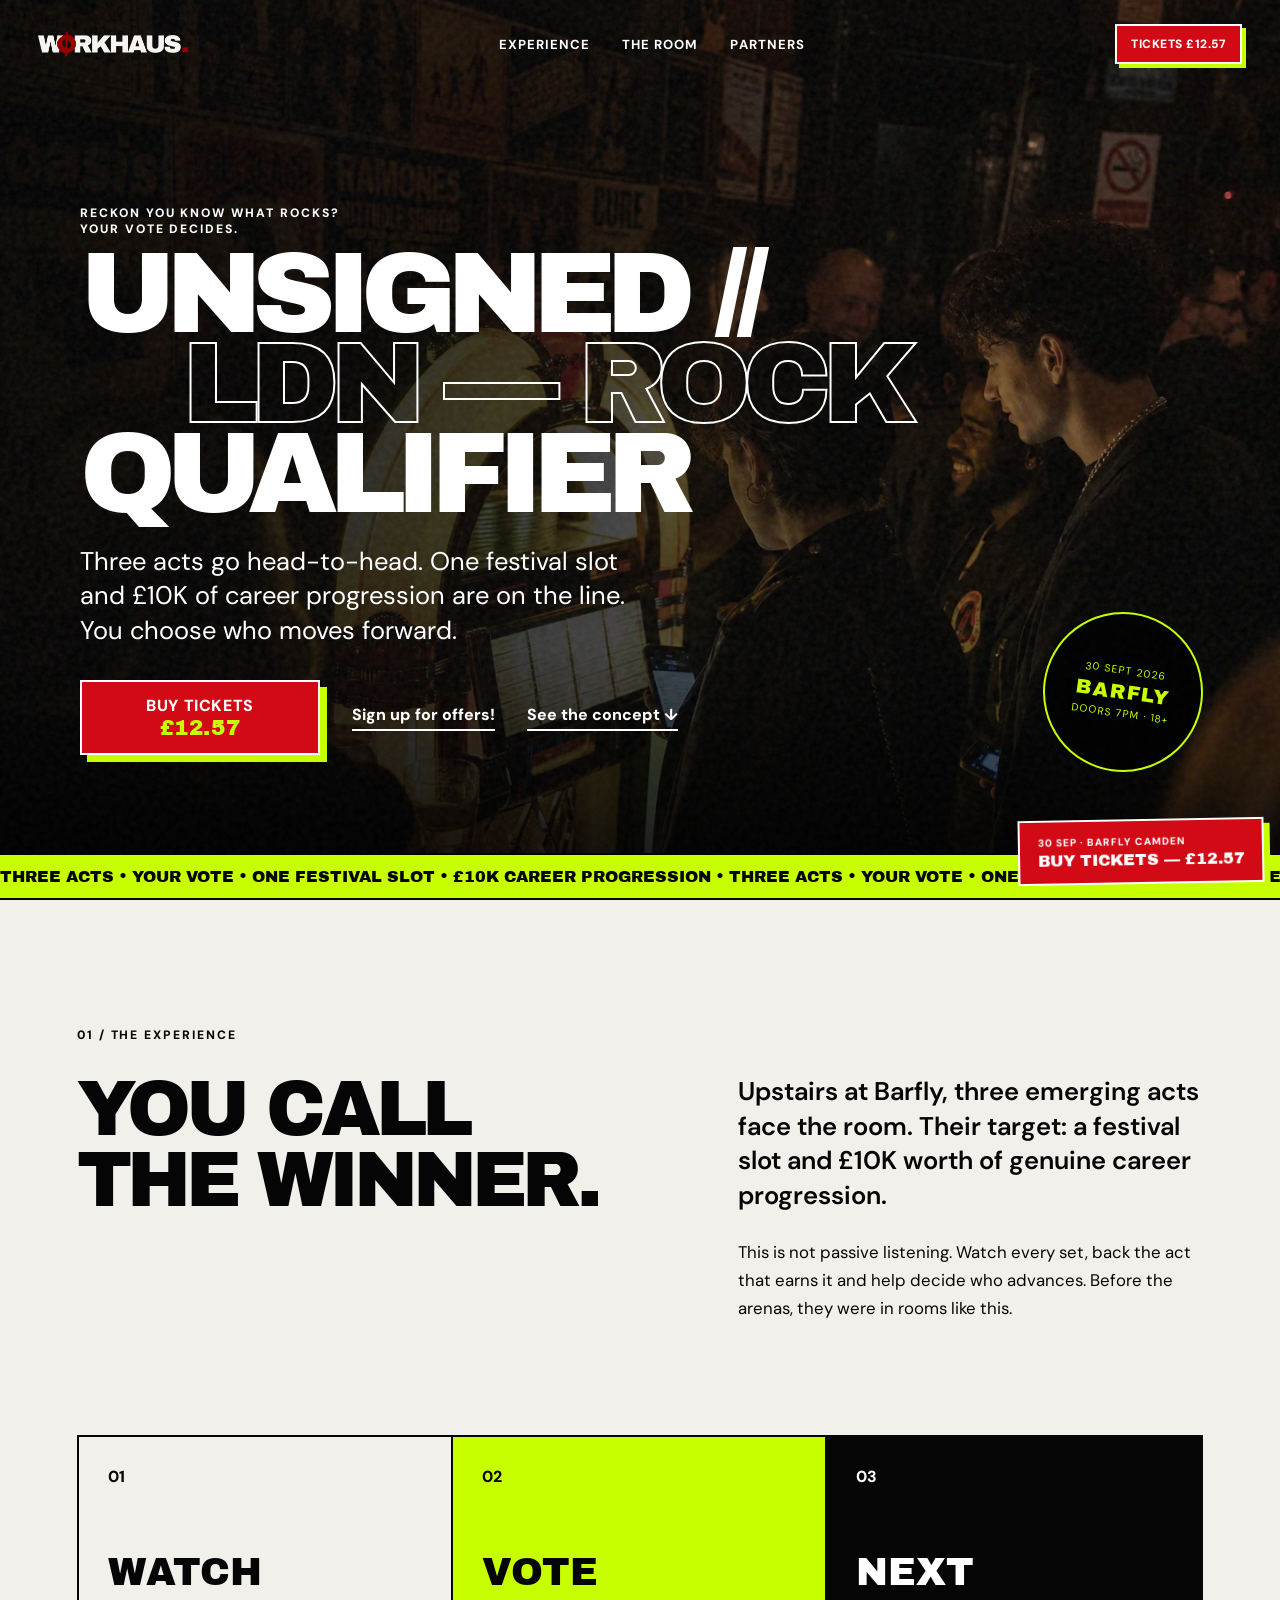
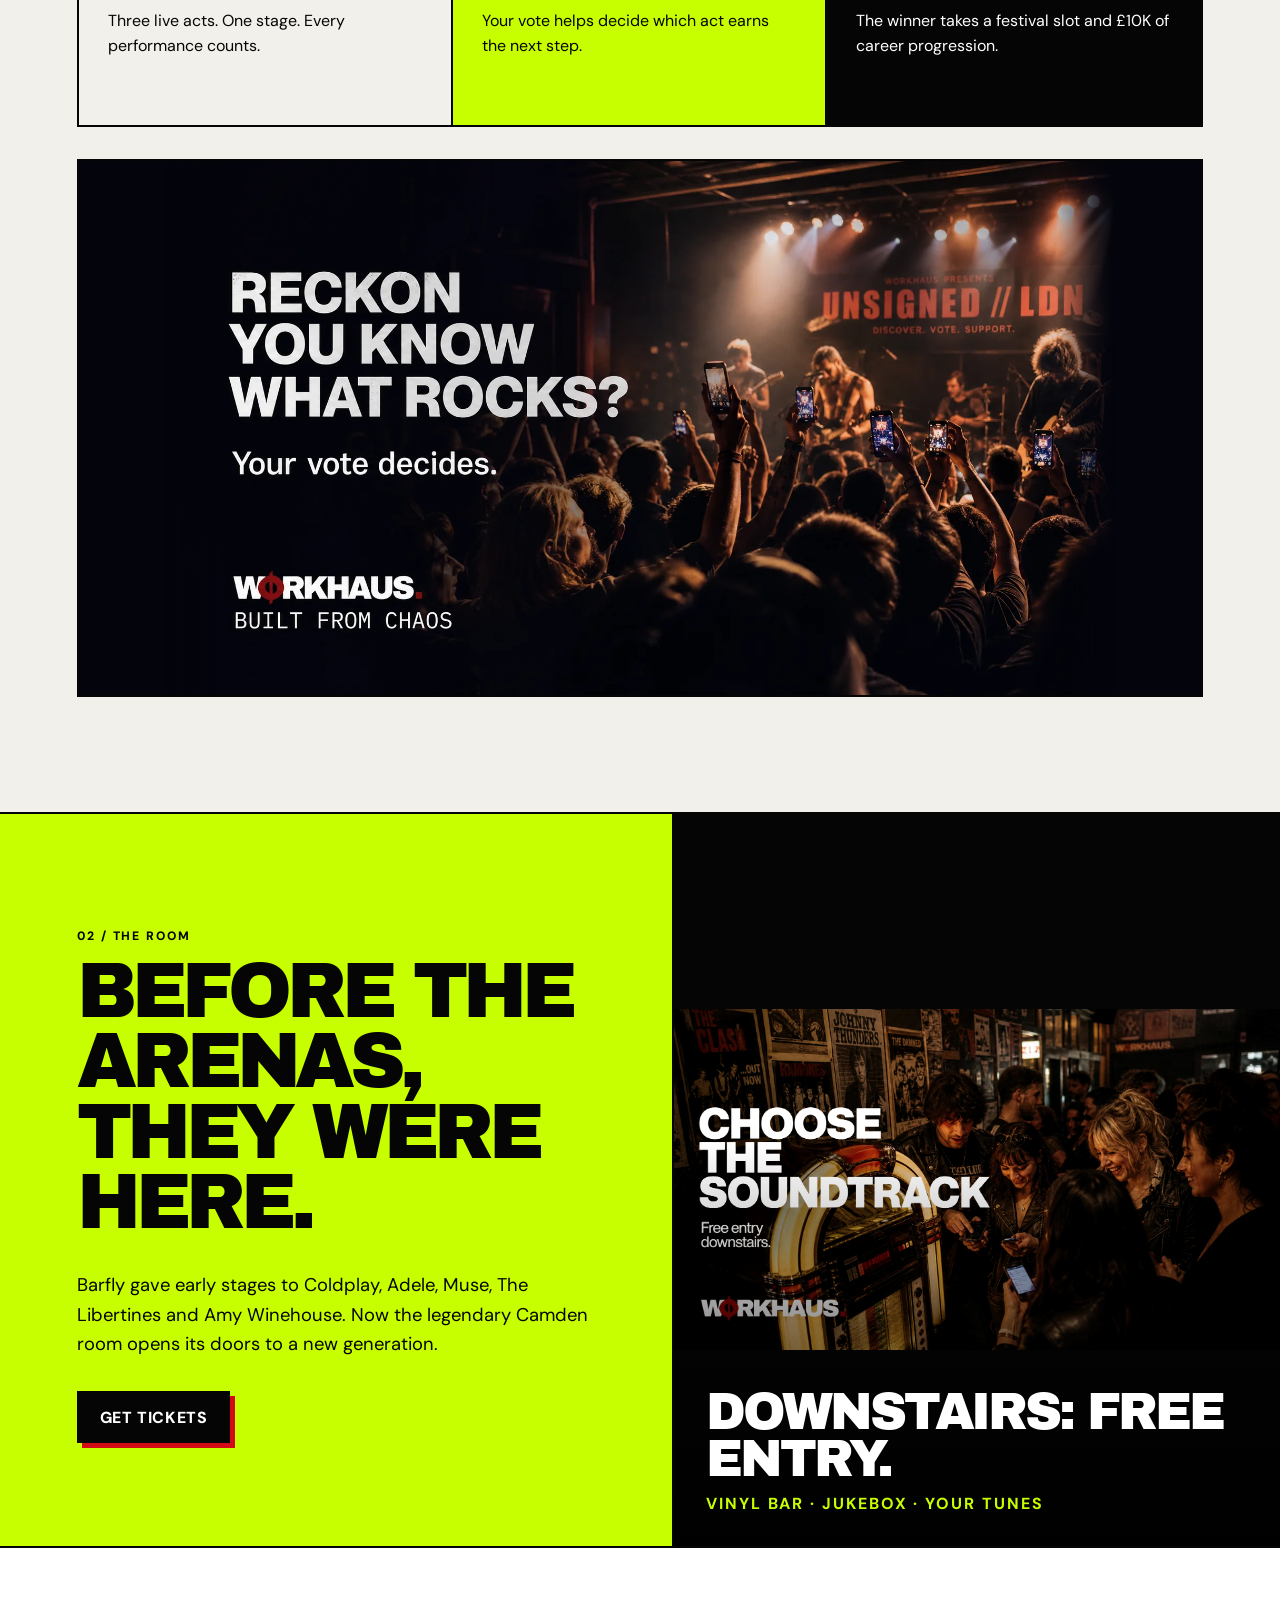
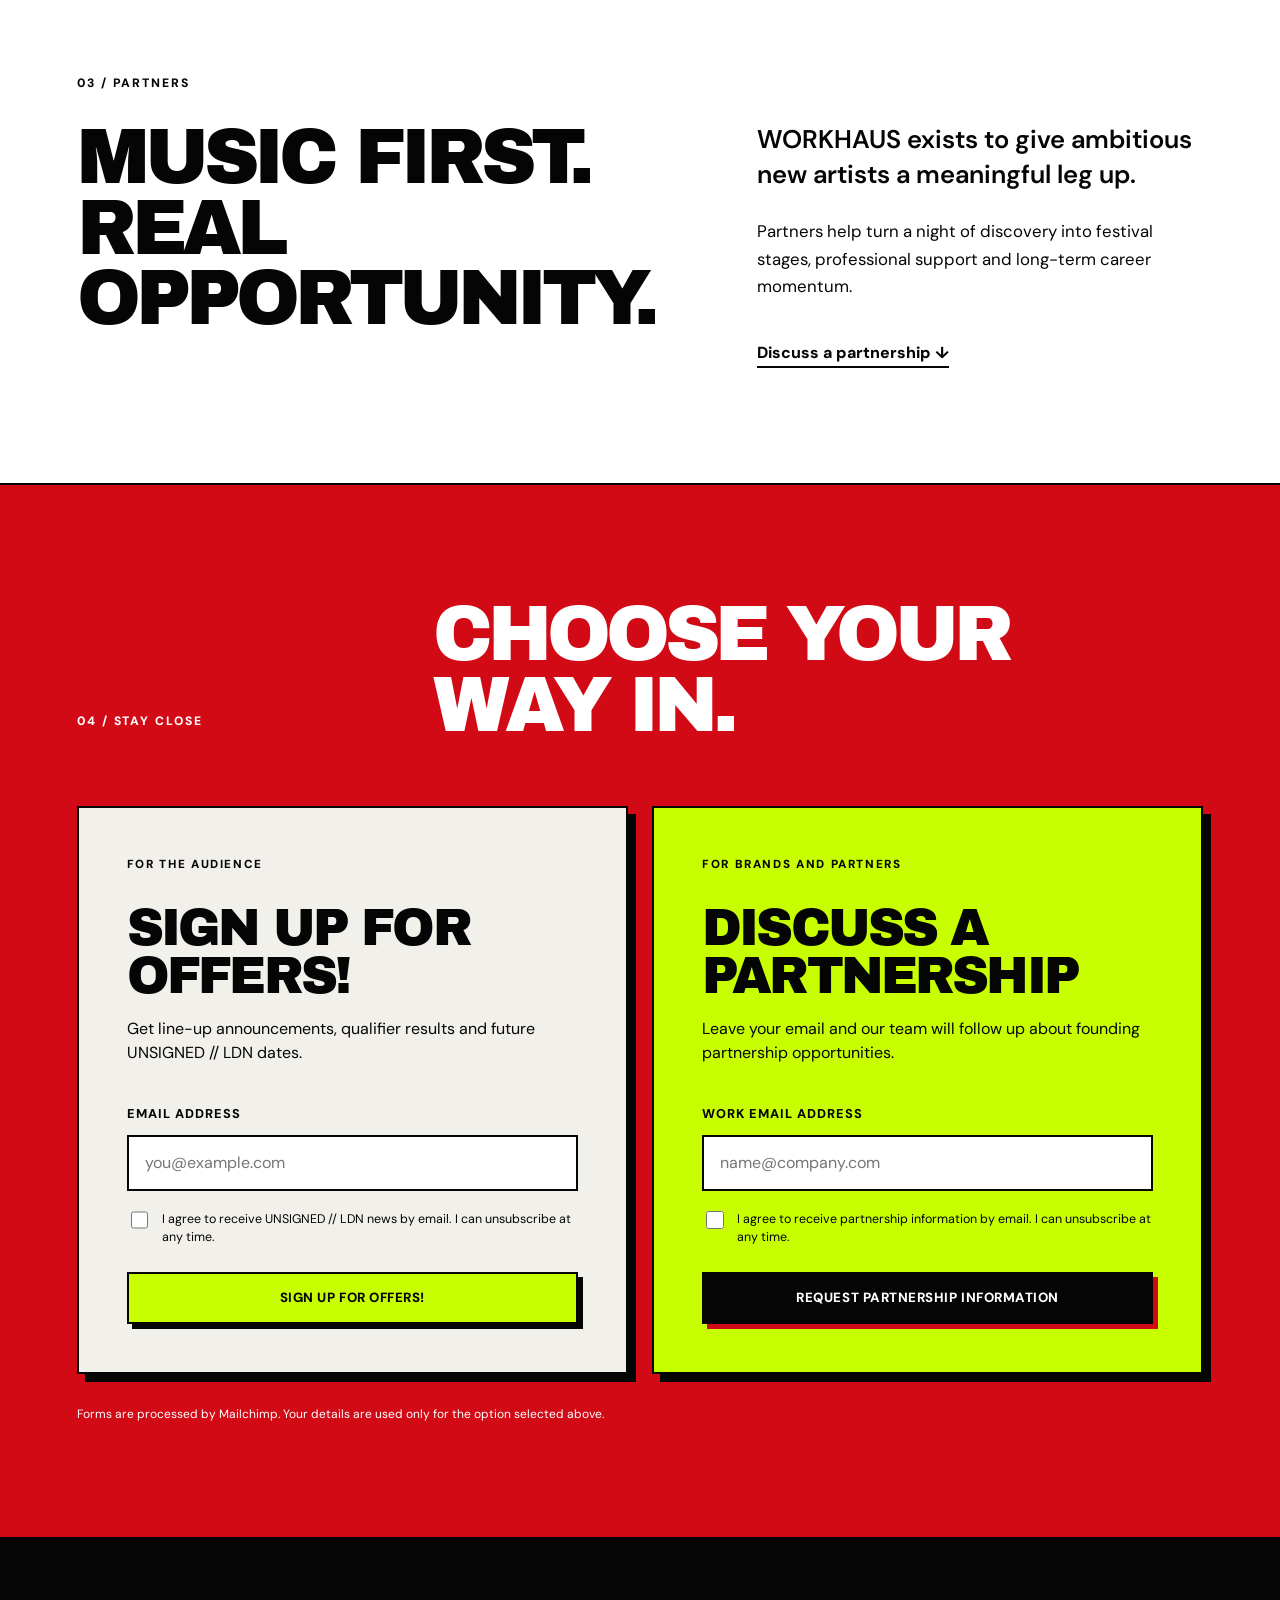
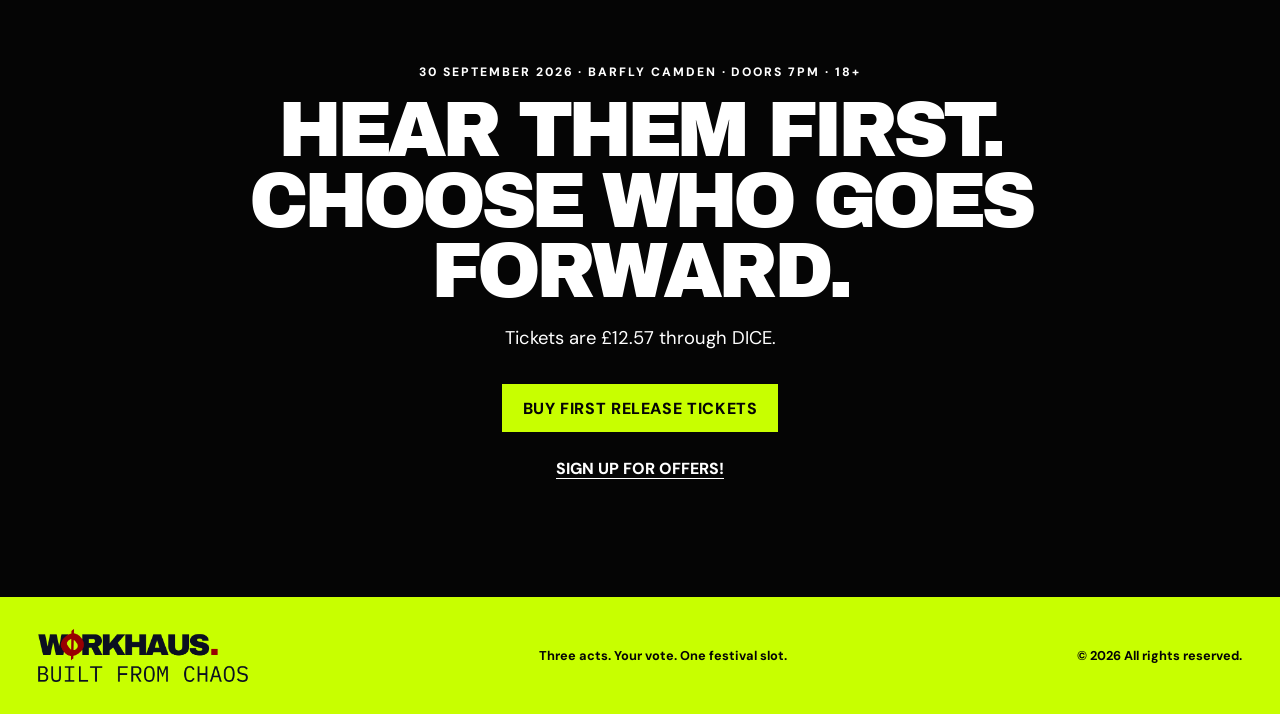
==== commit 5eec3ab7: "Rename third qualifier step" ====
--- a/index.html
+++ b/index.html
@@ -56,7 +56,7 @@
       <div class="feature-grid">
         <article><span>01</span><h3>Watch</h3><p>Three live acts. One stage. Every performance counts.</p></article>
         <article><span>02</span><h3>Vote</h3><p>Your vote helps decide which act earns the next step.</p></article>
-        <article><span>03</span><h3>Back</h3><p>The winner takes a festival slot and £10K of career progression.</p></article>
+        <article><span>03</span><h3>Next</h3><p>The winner takes a festival slot and £10K of career progression.</p></article>
       </div>
       <figure class="visual-break">
         <img src="assets/crowd.webp" alt="A live rock crowd watching a band on stage">
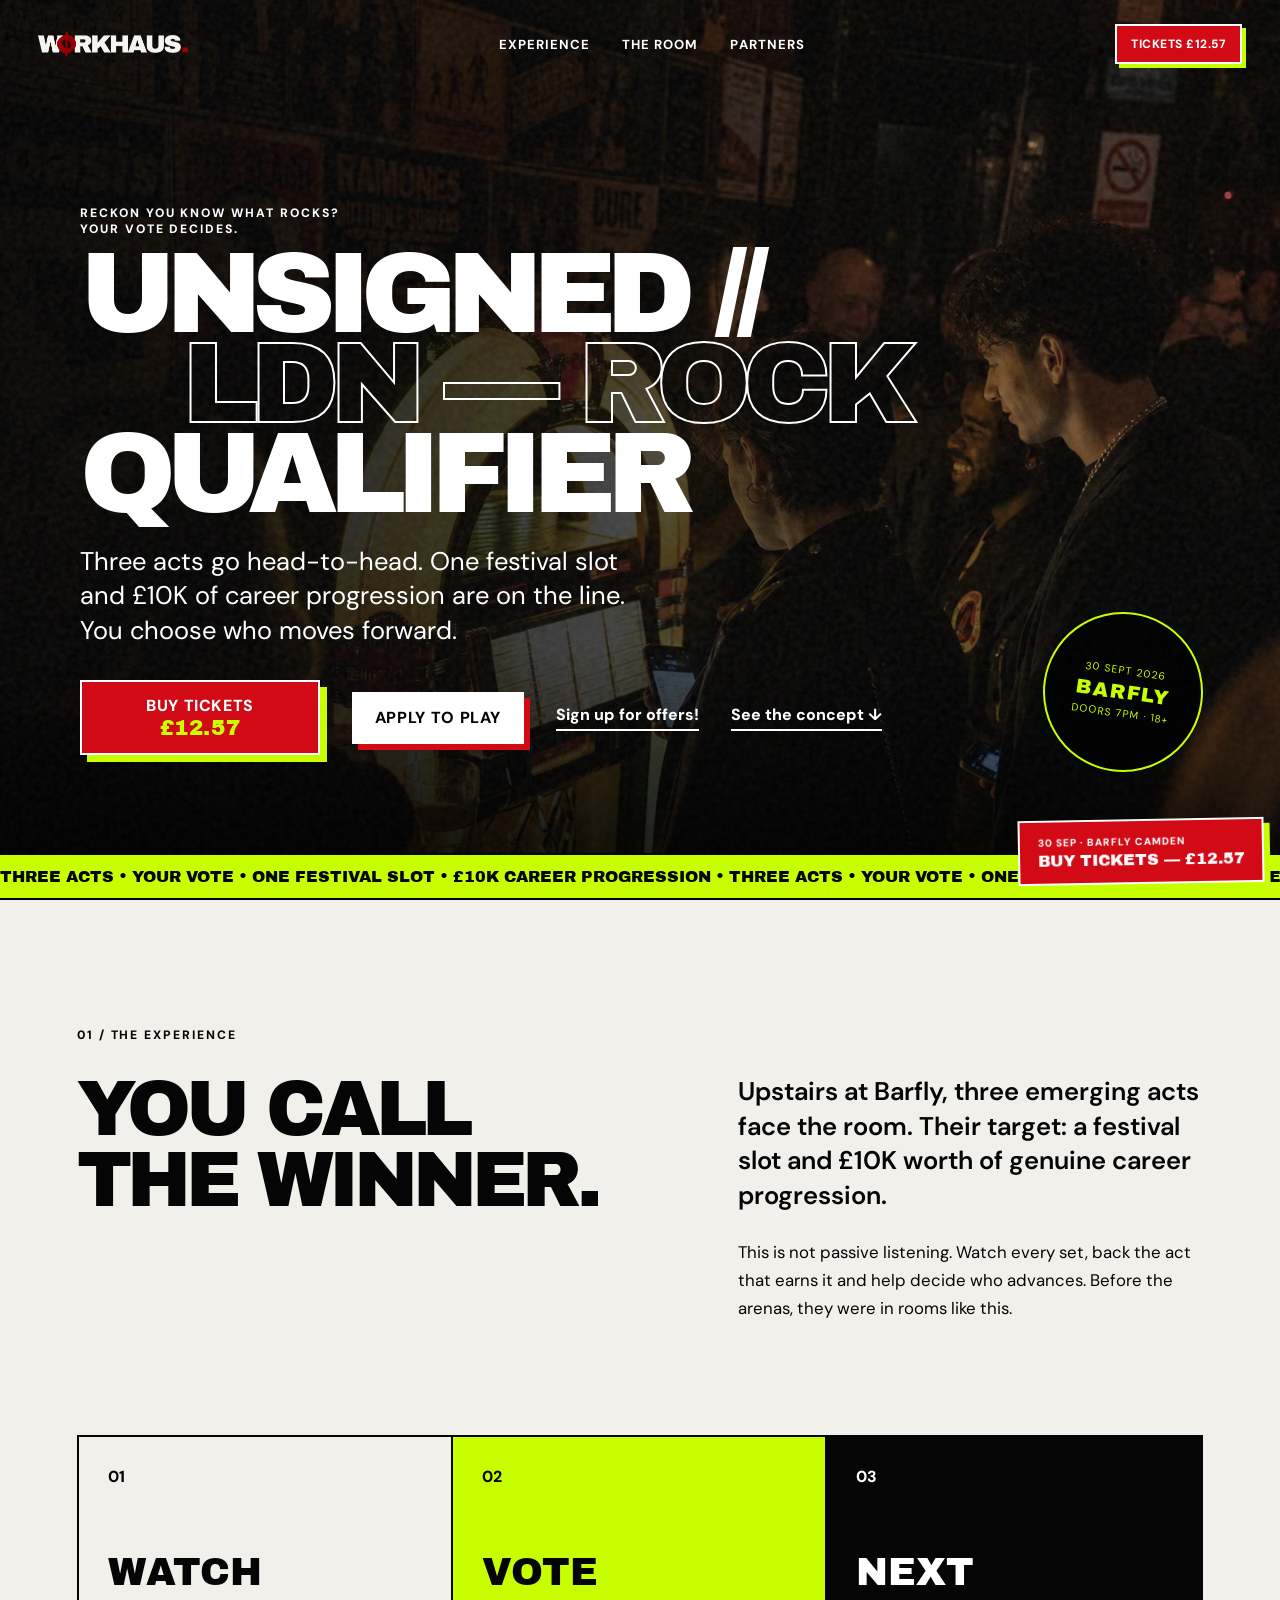
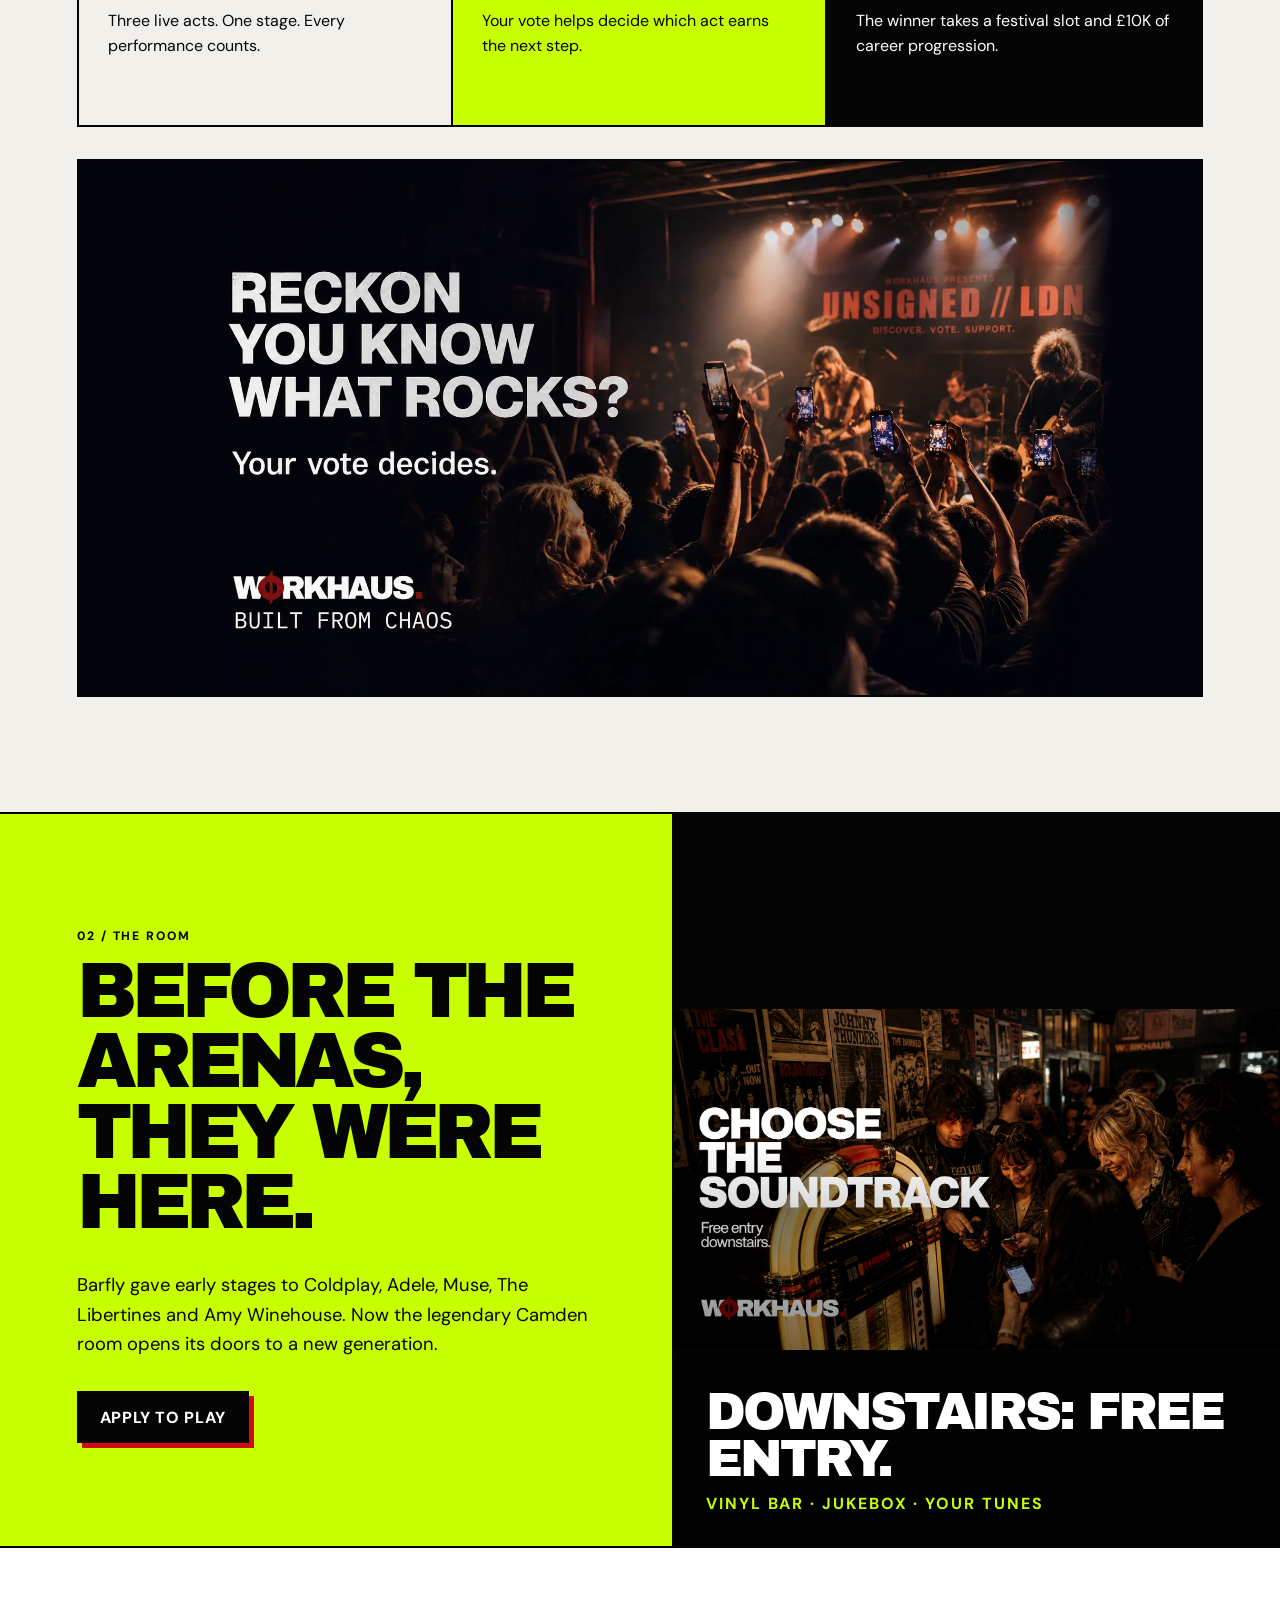
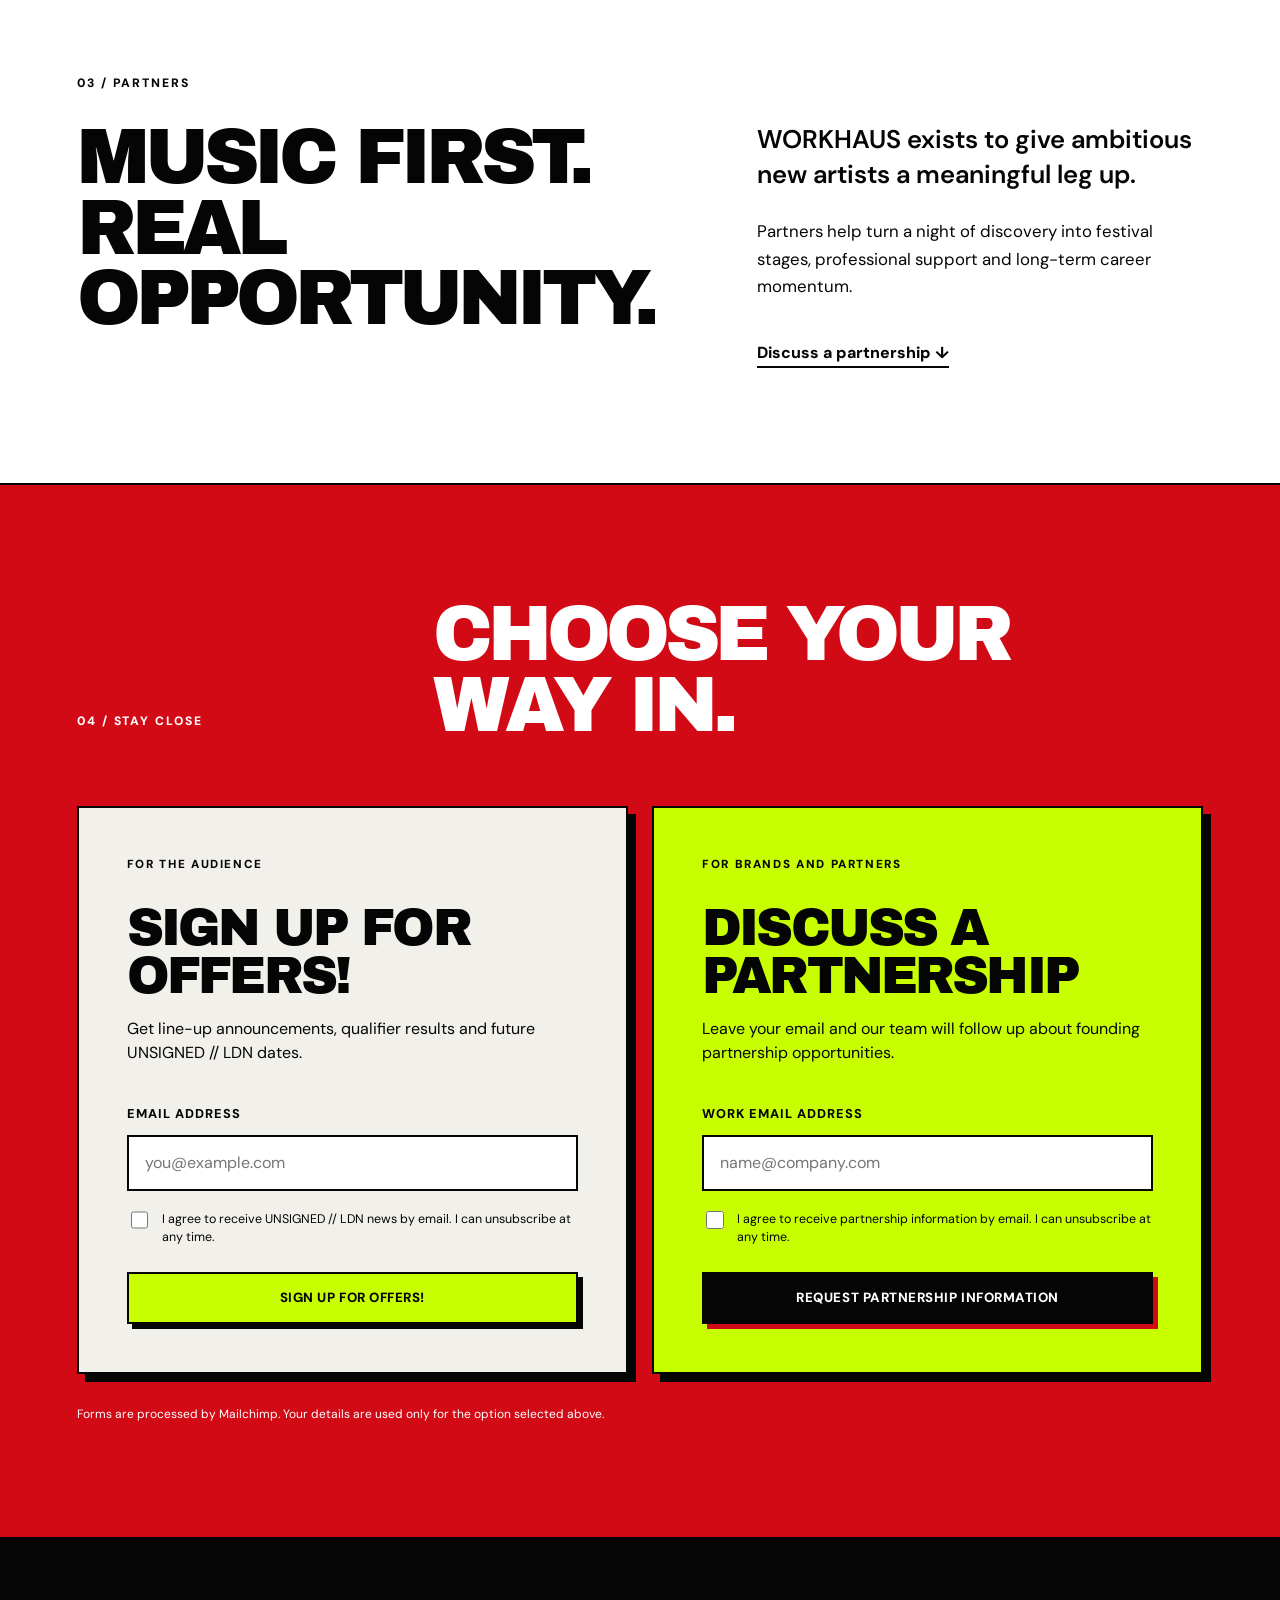
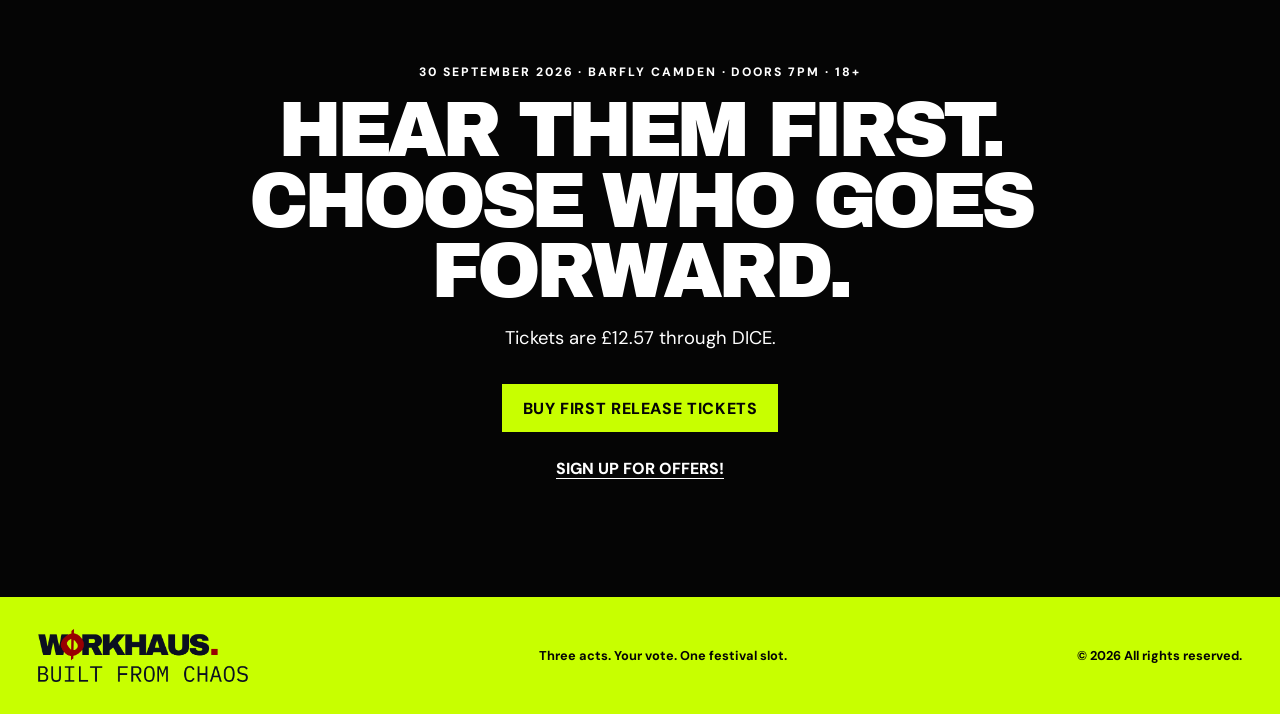
==== commit 3c7654bf: "Add artist application buttons" ====
--- a/index.html
+++ b/index.html
@@ -32,6 +32,7 @@
         <p class="hero-intro">Three acts go head-to-head. One festival slot and £10K of career progression are on the line. You choose who moves forward.</p>
         <div class="hero-actions">
           <a class="button hero-ticket-button" href="https://dice.fm/partner/tickets/event/53pkmk-unsigned-ldn-rock-qualifier-30th-sep-barfly-camden-london-tickets?dice_id=9913139&amp;dice_channel=web&amp;dice_tags=organic&amp;dice_campaign=DICE&amp;dice_feature=mio_marketing&amp;_branch_match_id=1605514123848764493&amp;utm_source=web&amp;utm_campaign=DICE&amp;utm_medium=mio_marketing&amp;_branch_referrer=H4sIAAAAAAAAA8soKSkottLXz8nMy9ZLyUxO1UvL1a80N7awsEgxNTROMbevK0pNSy0qysxLj08qyi8vTi2ydc4oys9NBQBbwC87OwAAAA%3D%3D" target="_blank" rel="noopener"><span>Buy tickets</span><strong>£12.57</strong></a>
+          <a class="button apply-button" href="mailto:artists@workhaus.co?subject=Apply%20To%20Play%20%E2%80%94%20UNSIGNED%20%2F%2F%20LDN%20Rock%20Qualifier">Apply To Play</a>
           <a class="text-link" href="#launch-form">Sign up for offers!</a>
           <a class="text-link" href="#experience">See the concept <span aria-hidden="true">↓</span></a>
         </div>
@@ -68,7 +69,7 @@
         <p class="section-number">02 / The room</p>
         <h2>Before the arenas, they were here.</h2>
         <p>Barfly gave early stages to Coldplay, Adele, Muse, The Libertines and Amy Winehouse. Now the legendary Camden room opens its doors to a new generation.</p>
-        <a class="button button-dark" href="https://dice.fm/partner/tickets/event/53pkmk-unsigned-ldn-rock-qualifier-30th-sep-barfly-camden-london-tickets?dice_id=9913139&amp;dice_channel=web&amp;dice_tags=organic&amp;dice_campaign=DICE&amp;dice_feature=mio_marketing" target="_blank" rel="noopener">Get tickets</a>
+        <a class="button button-dark" href="mailto:artists@workhaus.co?subject=Apply%20To%20Play%20%E2%80%94%20UNSIGNED%20%2F%2F%20LDN%20Rock%20Qualifier">Apply To Play</a>
       </div>
       <figure class="artist-image">
         <img src="assets/soundtrack.webp" alt="Music fans choosing songs together around a jukebox">
--- a/styles.css
+++ b/styles.css
@@ -36,6 +36,7 @@
 .hero-actions { display: flex; align-items: center; gap: 2rem; margin-top: 2rem; }
 .hero-ticket-button { min-width: 15rem; min-height: 4.5rem; flex-direction: column; background: var(--red); color: white; border-color: white; box-shadow: 7px 7px 0 var(--acid); }
 .hero-ticket-button strong { color: var(--acid); font: 1.35rem "Archivo Black", sans-serif; }
+.apply-button { background: white; color: var(--ink); border-color: white; box-shadow: 6px 6px 0 var(--red); }
 .text-link { font-weight: 800; text-decoration: none; border-bottom: 2px solid currentColor; padding-bottom: .2rem; }
 .hero-stamp { position: absolute; z-index: 3; right: 6vw; bottom: 8rem; width: 10rem; aspect-ratio: 1; border: 2px solid var(--acid); border-radius: 50%; display: flex; flex-direction: column; align-items: center; justify-content: center; text-align: center; text-transform: uppercase; transform: rotate(8deg); font-size: .65rem; letter-spacing: .1em; color: var(--acid); background: rgba(0,0,0,.72); }
 .hero-stamp strong { font: 1.25rem "Archivo Black"; margin: .25rem; }
